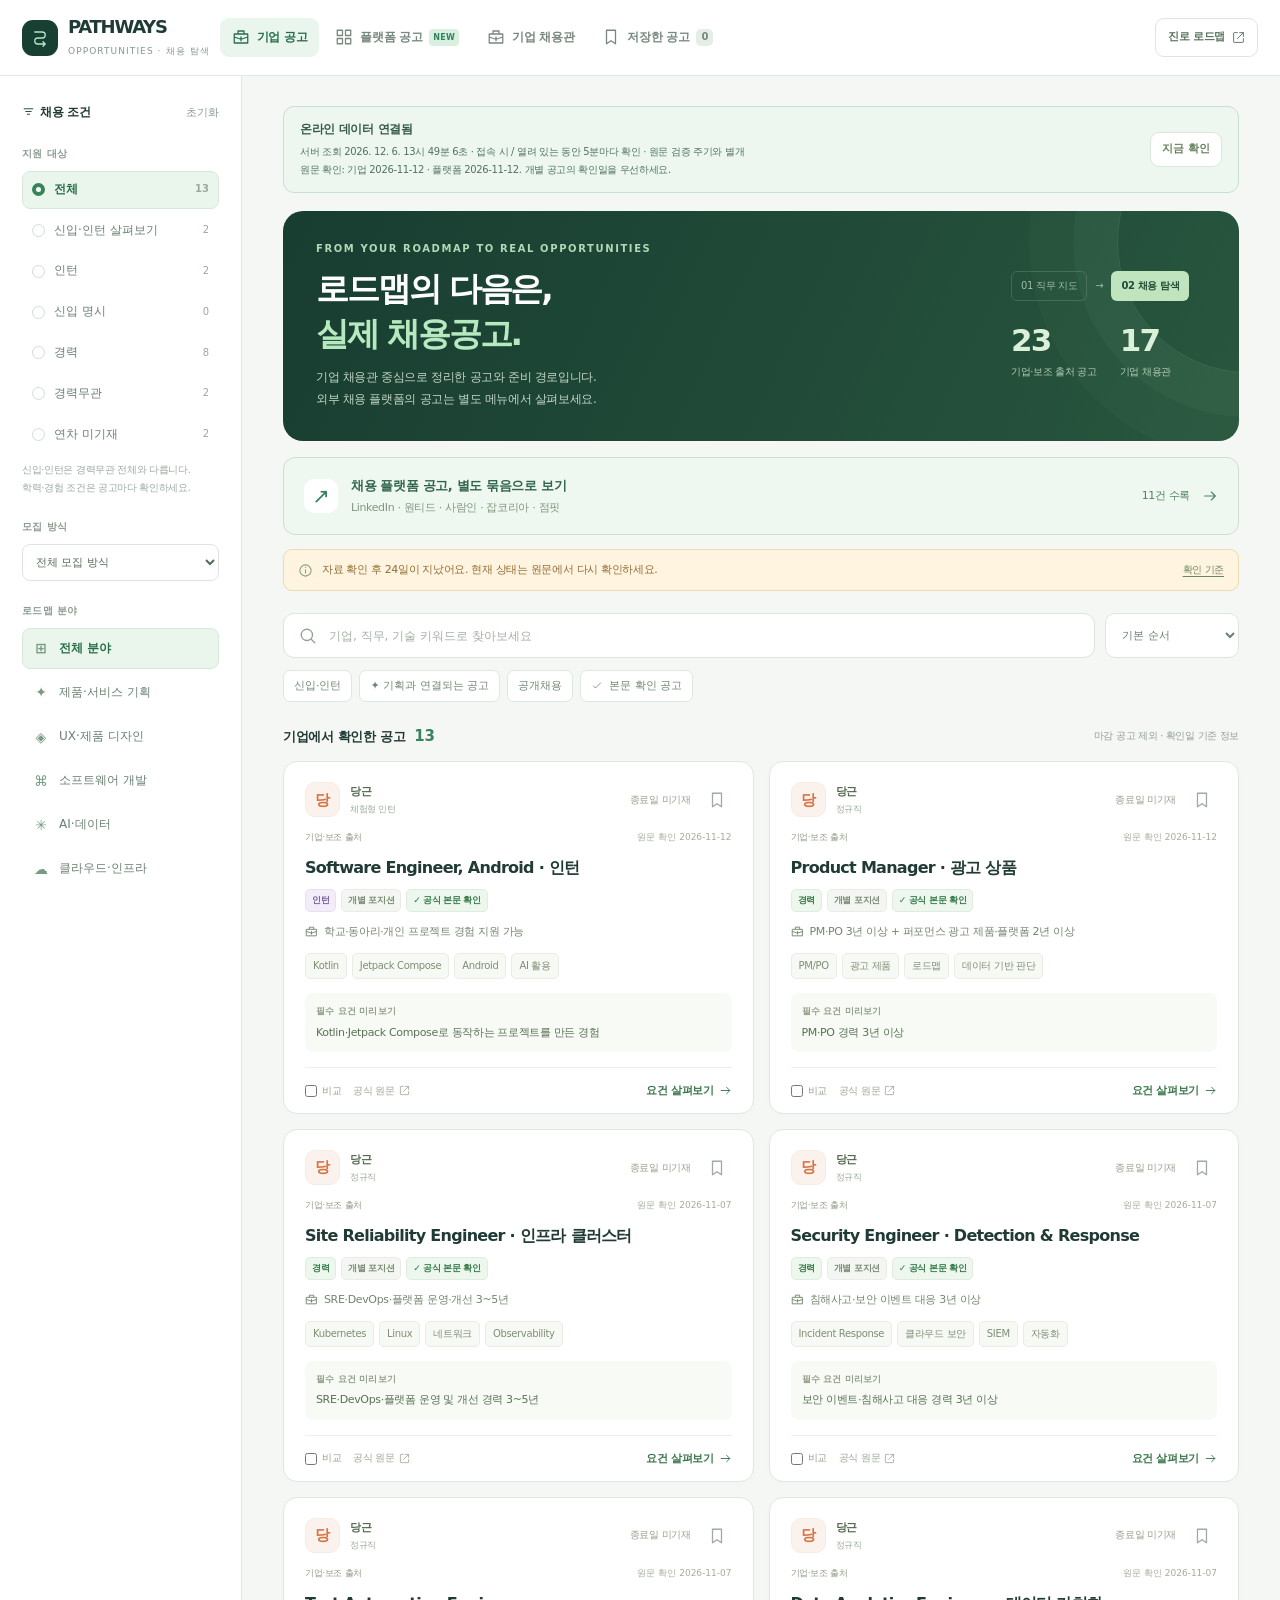
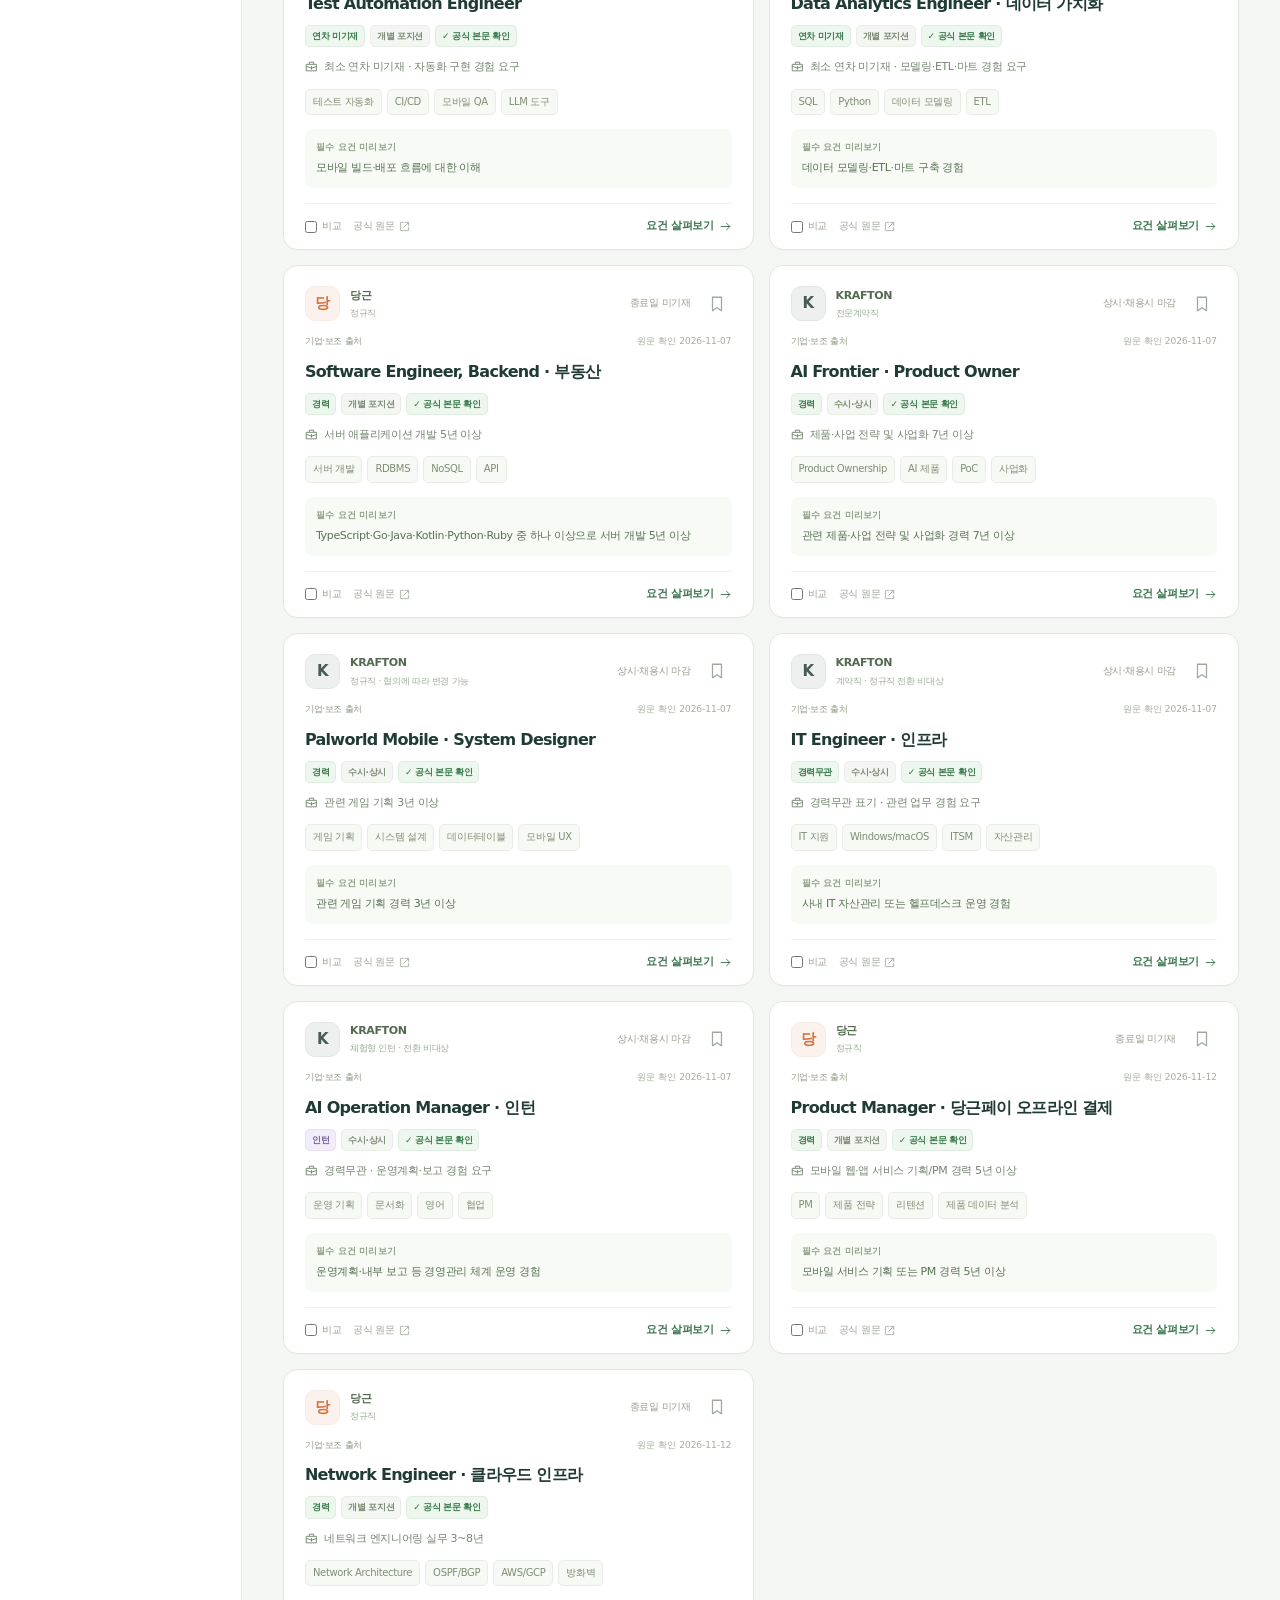
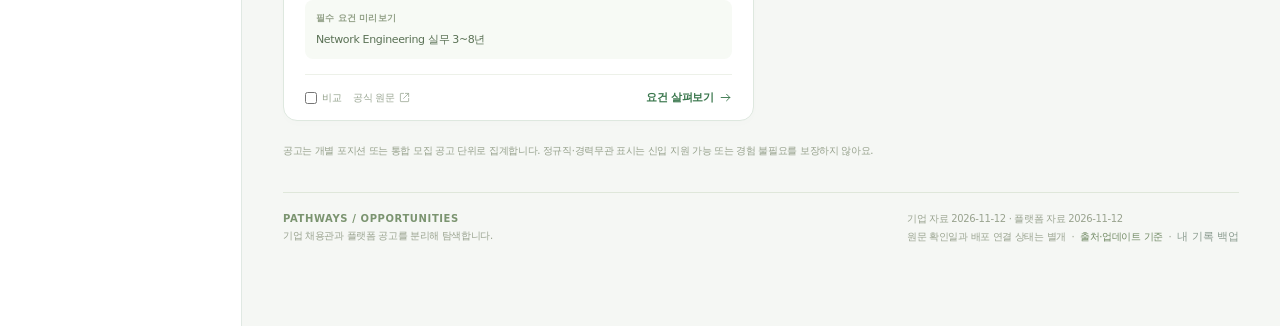
==== docs/index.html @ c8a5f07f "Initialize PATHWAYS online data site" ====
<!doctype html><html lang="ko"><head><meta charset="utf-8">
<meta name="viewport" content="width=device-width,initial-scale=1"><meta name="color-scheme" content="light">
<meta name="description" content="PATHWAYS 채용 탐색 — 기업·플랫폼 공고, 실제 직무 로드맵, 온라인 데이터 연결판">
<title>PATHWAYS — 채용 탐색</title><style>:root{--ink:#203a35;--body:#40564f;--muted:#7c8d86;--line:#e0e9e3;--bg:#f5f7f4;--paper:#fff;--green:#23735b;--mint:#e9f5ed;--dark:#173f32;--amber:#9c732f;--font:-apple-system,BlinkMacSystemFont,'Apple SD Gothic Neo','Noto Sans CJK KR','Noto Sans KR','Malgun Gothic',system-ui,sans-serif}
*{box-sizing:border-box}html{scroll-behavior:smooth}body{margin:0;background:var(--bg);color:var(--ink);font:14px/1.65 var(--font);letter-spacing:-.025em}button,input,select,textarea{font:inherit}button,a,input,select,textarea{-webkit-tap-highlight-color:transparent}button{cursor:pointer}a{color:inherit;text-decoration:none}button{color:inherit}button:disabled{opacity:.45;cursor:not-allowed}button:focus-visible,a:focus-visible,input:focus-visible,select:focus-visible,textarea:focus-visible{outline:3px solid #82b89b;outline-offset:3px}[hidden]{display:none!important}h1,h2,h3,p{margin-top:0}h1{font-size:32px;line-height:1.3;font-weight:850;letter-spacing:-.06em}h2{font-size:19px;line-height:1.45;letter-spacing:-.045em}h3{font-size:14px;line-height:1.5}svg{display:block}.icon{width:18px;height:18px;fill:none;stroke:currentColor;stroke-width:1.7;stroke-linecap:round;stroke-linejoin:round;flex-shrink:0}.sr{position:absolute;width:1px;height:1px;overflow:hidden;clip:rect(0,0,0,0)}.skip{position:fixed;top:-80px;left:16px;z-index:200;background:var(--dark);color:white;padding:10px 14px;border-radius:8px}.skip:focus{top:10px}.topbar{height:76px;background:#fff;border-bottom:1px solid var(--line);display:flex;align-items:center;gap:28px;padding:0 32px;position:sticky;top:0;z-index:50}.brand{display:flex;align-items:center;gap:10px;min-width:210px}.brandmark{background:var(--dark);width:36px;height:36px;border-radius:11px;color:#b5e8c9;display:grid;place-items:center}.brand-name{font-size:18px;letter-spacing:-.07em;font-weight:900;line-height:1.15}.brand-sub{font-size:9px;color:#84988c;letter-spacing:.12em;display:block;margin-top:4px}.mainnav{display:flex;align-items:center;gap:4px;height:100%;flex:1}.navlink{display:flex;align-items:center;gap:7px;border:0;background:none;padding:10px 13px;border-radius:9px;font-size:12px;color:#77887e;font-weight:750;white-space:nowrap}.navlink.active{background:#eaf5ed;color:#286e4c}.navlink:hover{background:#f1f6f2}.navcount{font-size:10px;border-radius:5px;background:#e4eee6;padding:0 5px}.header-right{display:flex;align-items:center;gap:15px}.snapshot{font-size:10px;color:#809386;white-space:nowrap}.snapshot i{display:inline-block;width:6px;height:6px;border-radius:50%;background:#7fac89;margin-right:6px}.roadmap-top{padding:9px 12px;border:1px solid #dce7df;border-radius:9px;font-size:11px;display:flex;align-items:center;gap:7px;white-space:nowrap;color:#59735f;font-weight:750}.roadmap-top .icon{width:13px;height:13px}.shell{display:grid;grid-template-columns:242px minmax(0,1fr);min-height:calc(100vh - 76px)}.sidebar{background:#fff;border-right:1px solid var(--line);padding:27px 18px}.sidebar-inner{position:sticky;top:100px;max-height:calc(100vh - 120px);overflow:auto;scrollbar-width:thin;padding:0 4px 8px}.filter-head{display:flex;align-items:center;justify-content:space-between;margin:0 0 23px}.filter-head strong{font-size:12px;font-weight:800}.text-btn{border:0;padding:0;background:none;font-size:11px;color:#8b9c90}.text-btn:hover{color:var(--green)}.filter-group{margin:0 0 22px}.filter-group h3{font-size:10px;color:#8c9c90;letter-spacing:.04em;font-weight:800;margin:0 0 10px}.filter-option{width:100%;border:1px solid transparent;background:none;text-align:left;display:flex;align-items:center;gap:9px;border-radius:8px;padding:8px 9px;margin:3px 0;font-size:12px;color:#698070}.filter-option:hover{background:#f4f8f4}.filter-option.active{background:#eaf5ec;border-color:#d7e9db;color:#286e49;font-weight:800}.radio-dot{width:13px;height:13px;flex-shrink:0;border:1px solid #cfddd1;border-radius:50%;background:white}.active .radio-dot{border:4px solid #38845a}.filter-option .count{font-size:10px;margin-left:auto;color:#9aa99d}.filter-option .field-symbol{width:18px;text-align:center;font-size:14px;color:#779b83}.sidebar select,.control-select{width:100%;background:white;border:1px solid #dce6de;border-radius:8px;padding:10px 9px;font-size:11px;color:#536d59;outline:none}.check-toggle{display:flex;align-items:flex-start;gap:8px;font-size:11px;color:#708676;cursor:pointer;margin:11px 0}.check-toggle input{accent-color:var(--green);margin:3px 0 0}.side-caption{font-size:10px;color:#9aa99e;line-height:1.8;margin:8px 0}.side-note{margin-top:22px;padding:13px;background:#f6f8f2;border:1px solid #e8ecdf;border-radius:10px;font-size:10px;color:#899581;line-height:1.85}.side-note b{display:block;font-size:11px;color:#74856a;margin-bottom:4px}.side-tools{display:flex;gap:11px;margin-top:17px}.workspace{min-width:0;padding:30px clamp(22px,3.2vw,54px) 80px;max-width:1550px;width:100%;margin:auto}.eyebrow{font-size:10px;font-weight:850;letter-spacing:.16em;color:#588b6a}.hero{background:linear-gradient(115deg,#183d31,#28563e);color:#fff;border-radius:20px;padding:30px 33px;display:flex;align-items:center;justify-content:space-between;gap:24px;position:relative;overflow:hidden;min-height:212px}.hero:after{content:'';position:absolute;width:260px;height:260px;right:-140px;top:-100px;border:1px solid #acdeac25;border-radius:50%;box-shadow:0 0 0 44px #acdeac0a,0 0 0 88px #acdeac07;pointer-events:none}.hero .eyebrow{color:#b2d7b5}.hero h1{font-size:33px;margin:10px 0 11px;line-height:1.35;letter-spacing:-.065em}.hero h1 span{color:#b6e9bf}.hero p{font-size:12px;color:#c5d8c7;line-height:1.8;max-width:550px;margin:0}.hero-right{flex-shrink:0;z-index:1;min-width:195px}.journey{display:flex;align-items:center;gap:8px;font-size:10px;color:#9dbda4;margin-bottom:21px}.journey .pill{padding:6px 9px;border:1px solid #ffffff25;border-radius:6px;white-space:nowrap}.journey .current{background:#c0e5be;color:#214c35;border-color:transparent;font-weight:800}.hero-metrics{display:flex;gap:23px}.hero-metrics strong{font-size:31px;font-weight:850;line-height:1.2;display:block;letter-spacing:-.06em;color:#dbf0d9}.hero-metrics small{display:block;font-size:10px;margin-top:5px;color:#b5cdb8}.transparency{display:flex;align-items:center;gap:9px;font-size:11px;color:#7b8d77;background:#edf2e8;border:1px solid #e2e9db;border-radius:9px;padding:11px 14px;margin:14px 0 22px}.transparency .icon{width:15px;height:15px;color:#869f77}.transparency a{margin-left:auto;white-space:nowrap;color:#6c8860;font-size:10px;text-decoration:underline;text-underline-offset:3px}.transparency.stale{background:#fff4df;border-color:#ecdab1;color:#936c36}.toolbar{display:flex;align-items:center;gap:10px;margin-bottom:12px}.searchbox{display:flex;align-items:center;gap:10px;border:1px solid #dae5dc;background:#fff;border-radius:11px;padding:0 15px;flex:1;min-width:100px;height:45px;color:#8fa18f}.searchbox:focus-within{border-color:#8abd96;box-shadow:0 0 0 3px #71b68812}.searchbox input{border:0;background:none;outline:none;width:100%;font-size:12px;color:var(--ink);height:100%}.searchbox input::placeholder{color:#a4b0a3}.searchbox input:focus-visible{outline:none}.sort{width:auto;min-width:134px;height:45px;background:white;border:1px solid #dce6de;border-radius:10px;padding:0 12px;color:#6b806d;font-size:11px}.chips{display:flex;flex-wrap:wrap;gap:7px;margin:0 0 21px}.chip{border:1px solid #dde8df;border-radius:7px;background:#fff;color:#728773;font-size:11px;padding:6px 10px;display:inline-flex;align-items:center;gap:6px}.chip:hover{background:#ecf6ed;border-color:#c2ddc8}.chip.active{background:#e8f4e9;color:#297241;border-color:#b3d9bb}.chip .icon{width:12px;height:12px}.results-header{display:flex;align-items:center;justify-content:space-between;gap:10px;margin:0 0 13px;min-height:25px}.results-header strong{font-size:13px}.results-header strong span{color:#39835b;margin-left:5px;font-size:15px}.results-header small{font-size:10px;color:#8f9f91}.cards{display:grid;grid-template-columns:repeat(2,minmax(0,1fr));gap:15px}.job-card{background:#fff;border:1px solid #dee8df;border-radius:14px;padding:20px 21px 0;box-shadow:0 3px 9px #25452e03;display:flex;flex-direction:column;transition:border-color .15s,box-shadow .15s}.job-card:hover{border-color:#b9d4bd;box-shadow:0 9px 24px #25452e09}.job-card.partial{border-style:dashed}.job-card.archived{opacity:.73}.card-top{display:flex;align-items:center;gap:10px;margin-bottom:14px}.company-mark{background:color-mix(in srgb,var(--company) 9%,white);color:var(--company);border:1px solid color-mix(in srgb,var(--company) 15%,white);width:35px;height:35px;border-radius:10px;display:grid;place-items:center;font-size:15px;font-weight:900;letter-spacing:-.05em;flex-shrink:0}.company-meta{flex:1;min-width:0}.company-meta strong{font-size:11px;display:block;font-weight:800;color:#536950}.company-meta small{font-size:9px;color:#9bac99;display:block;margin-top:1px}.icon-btn{width:31px;height:31px;display:grid;place-items:center;border:1px solid transparent;background:none;border-radius:8px;color:#9cab9d;flex-shrink:0}.icon-btn:hover{border-color:#d9e6da;background:#f2f7f2;color:#397b4d}.icon-btn.on{color:#327a4c;background:#eaf5ec;border-color:#c6dfcc}.icon-btn.on svg{fill:#d5edda}.card-title{font-size:16px;line-height:1.5;font-weight:830;letter-spacing:-.045em;margin:0 0 9px}.card-title a:hover{color:#21804c}.card-badges{display:flex;flex-wrap:wrap;gap:5px;margin-bottom:11px}.badge{display:inline-flex;align-items:center;gap:4px;font-size:9px;line-height:1.6;font-weight:700;border-radius:5px;padding:3px 6px;background:#f3f6f2;color:#7c8c75;border:1px solid #e9eee5}.badge.green{color:#397b4d;background:#edf7ee;border-color:#deeddf}.badge.purple{color:#7a659e;background:#f2edf9;border-color:#e9dff3}.badge.amber{color:#a07936;background:#fcf6e8;border-color:#f0e5cc}.badge.gray{color:#89948c;background:#f1f3f1}.deadline{font-size:10px;color:#969e88;margin-left:auto;white-space:nowrap}.deadline.urgent{color:#a17a35}.deadline b{font-weight:850}.card-career{font-size:11px;color:#72866e;margin:0 0 12px;display:flex;gap:6px;align-items:start}.card-career .icon{width:13px;height:13px;margin-top:2px}.card-skills{display:flex;gap:5px;flex-wrap:wrap;margin-bottom:14px}.skill{font-size:10px;padding:4px 7px;background:#f7f9f5;border:1px solid #e9eee4;border-radius:5px;color:#7e8e73}.requirements-preview{font-size:11px;line-height:1.8;color:#5a7155;background:#f7faf5;border-radius:8px;padding:10px 11px;margin:0 0 15px;flex:1}.requirements-preview b{font-size:9px;color:#92a087;display:block;margin-bottom:3px;letter-spacing:.02em}.requirements-preview.partial-text{background:#fcf9f1;color:#9a895e}.card-foot{display:flex;align-items:center;gap:12px;padding:12px 0;border-top:1px solid #edf1e9;margin-top:auto;min-height:46px}.mini-check{display:flex;align-items:center;gap:5px;font-size:10px;color:#92a08a;cursor:pointer;white-space:nowrap}.mini-check input{margin:0;accent-color:#4b8754;width:12px;height:12px}.card-link{font-size:10px;color:#9aa693;display:flex;align-items:center;gap:4px}.card-link .icon{width:11px;height:11px}.card-more{margin-left:auto;font-size:11px;display:flex;align-items:center;gap:5px;font-weight:800;color:#39764c;white-space:nowrap}.card-more .icon{width:13px;height:13px}.empty{padding:45px 25px;text-align:center;background:#fff;border:1px dashed #ccddcd;border-radius:14px;grid-column:1/-1;color:#71846d}.empty .empty-icon{width:49px;height:49px;border-radius:15px;background:#edf5eb;color:#7da778;margin:0 auto 15px;display:grid;place-items:center}.empty h2{font-size:17px;margin-bottom:8px}.empty p{font-size:12px;max-width:420px;margin:0 auto 20px;line-height:1.9}.btn{display:inline-flex;align-items:center;justify-content:center;gap:7px;border:1px solid transparent;border-radius:9px;background:var(--green);color:white;padding:11px 15px;font-size:12px;font-weight:750;line-height:1.5;cursor:pointer}.btn:hover{background:#1d5e4b}.btn .icon{width:15px;height:15px}.btn.secondary{border-color:#d5e6d5;color:#467546;background:#eef6ea}.btn.secondary:hover{background:#e1efdd}.btn.outline{border-color:#dce7da;background:#fff;color:#6a8060}.btn.outline:hover{background:#f2f7ef}.btn.small{font-size:11px;padding:8px 11px}.btn.full{width:100%}.footnote{font-size:10px;color:#96a18c;line-height:1.9;margin-top:20px}.footer{margin-top:32px;padding-top:18px;border-top:1px solid #dfe7da;display:flex;justify-content:space-between;gap:15px;font-size:10px;color:#99a38f;flex-wrap:wrap}.footer a{color:#708963}.footer strong{font-size:10px;letter-spacing:.06em;color:#7b9470}.mobile-filter-toggle{display:none}.compare-dock{position:fixed;bottom:22px;left:calc(50% + 110px);transform:translateX(-50%);z-index:60;background:#173f2e;color:#e8f4e4;border:1px solid #28553a;box-shadow:0 12px 32px #213e2b36;border-radius:13px;padding:12px 15px;display:flex;align-items:center;gap:20px;min-width:350px;max-width:calc(100vw - 36px);font-size:12px}.compare-dock .btn{background:#d5eac8;color:#315c32;padding:9px 14px}.compare-dock .text-btn{color:#a9c39d}.toast{position:fixed;bottom:24px;left:50%;transform:translate(-50%,20px);background:#193e2b;color:white;border-radius:10px;padding:11px 18px;font-size:12px;max-width:calc(100vw - 32px);z-index:100;opacity:0;pointer-events:none;transition:opacity .2s,transform .2s;box-shadow:0 8px 25px #26462a2e}.toast.show{opacity:1;transform:translate(-50%,0)}.breadcrumbs{font-size:11px;color:#8da084;display:flex;gap:8px;align-items:center;margin-bottom:18px;flex-wrap:wrap}.breadcrumbs a{color:#6e8e63}.breadcrumbs .icon{width:12px;height:12px}.detail-hero{background:#fff;border:1px solid #dce8da;border-radius:17px;padding:27px 30px;margin-bottom:18px}.detail-company{display:flex;align-items:center;gap:10px;margin-bottom:16px;color:#6f875f;font-size:12px;font-weight:750}.detail-company .company-mark{width:40px;height:40px;font-size:18px}.detail-hero h1{font-size:29px;margin:0 0 15px;max-width:800px}.detail-hero .card-badges{margin-bottom:0}.detail-hero-actions{display:flex;gap:8px;flex-wrap:wrap;margin-top:19px}.detail-layout{display:grid;grid-template-columns:minmax(0,1fr) 285px;gap:18px;align-items:start}.detail-main{min-width:0;display:flex;flex-direction:column;gap:16px}.panel{background:white;border:1px solid #dfe8da;border-radius:13px;padding:23px}.panel h2{font-size:17px;margin:0 0 15px}.panel .section-no{font-size:10px;letter-spacing:.11em;color:#8ea47f;margin-bottom:5px;font-weight:800}.description{font-size:12px;color:#778a6c;line-height:1.9;margin-bottom:15px}.evidence-notice{font-size:12px;line-height:1.9;color:#7d8f6d;background:#f4f8ee;border:1px solid #e4edd9;padding:15px 18px;border-radius:11px;margin-bottom:18px}.evidence-notice.warn{color:#997b45;border-color:#eddfbf;background:#fcf7eb}.detail-work{margin:0;padding:0;list-style:none;counter-reset:work}.detail-work li{display:flex;gap:11px;padding:12px 0;border-bottom:1px solid #edf1e7;font-size:13px;color:#59724e;line-height:1.85}.detail-work li:first-child{padding-top:0}.detail-work li:last-child{border:0;padding-bottom:0}.detail-work li:before{counter-increment:work;content:counter(work,decimal-leading-zero);color:#96aa83;font-size:10px;font-weight:800;margin-top:3px;flex-shrink:0}.requirements-list{display:flex;flex-direction:column;gap:8px}.requirement{display:flex;align-items:flex-start;gap:11px;background:#f9fbf6;border:1px solid #eaf0e1;padding:12px;border-radius:9px;font-size:12px;color:#566e49;line-height:1.85;cursor:pointer}.requirement input{accent-color:#548e4c;flex-shrink:0;width:16px;height:16px;margin:3px 0 0}.requirement:has(input:checked){background:#eef7e7;border-color:#d5e8c9}.check-progress{display:flex;gap:10px;align-items:center;font-size:10px;color:#8fa57b;margin-bottom:12px}.check-progress progress{height:5px;flex:1;accent-color:#81b66a;max-width:140px}.simple-list{margin:0;padding-left:18px;color:#647e52;font-size:12px;line-height:1.95}.simple-list li{padding:3px 0}.detail-rail{position:sticky;top:96px;display:flex;flex-direction:column;gap:14px}.rail{padding:20px}.rail h3{font-size:12px;color:#5e7b4b;margin-bottom:15px}.fact{padding:10px 0;border-bottom:1px solid #edf1e5;font-size:12px;color:#5a724b}.fact:last-child{border:0}.fact small{display:block;font-size:10px;color:#92a17f;margin-bottom:3px}.fact b{font-weight:650}.rail-buttons{display:flex;flex-direction:column;gap:8px;margin-top:15px}.rail-note{font-size:10px;color:#95a487;line-height:1.85;margin:11px 0 0}.source{display:flex;gap:8px;padding:11px 0;border-bottom:1px solid #edf1e5;align-items:center;color:#668550;font-size:11px}.source:last-child{border:0}.source .icon{margin-left:auto;width:12px;height:12px}.source small{font-size:9px;color:#9eac90;display:block;margin-top:3px;word-break:break-all}.route-box{background:#f3f8ed;border:1px solid #e0ecd5;border-radius:10px;padding:16px;margin:13px 0}.route-box b{font-size:12px;color:#527a3c}.route-box p{font-size:12px;color:#7d9468;line-height:1.85;margin:6px 0 12px}.role-links{display:flex;flex-wrap:wrap;gap:7px}.role-link{border:1px solid #d8e8ca;background:#f9fcf5;color:#628545;border-radius:7px;padding:7px 10px;font-size:11px;display:inline-flex;gap:6px;align-items:center}.role-link .icon{width:11px;height:11px}.pipeline{display:flex;gap:7px;flex-wrap:wrap;align-items:center}.pipeline span{font-size:11px;background:#f6f9f1;border:1px solid #e6eddb;border-radius:6px;padding:7px 10px;color:#7a9063}.pipeline .icon{width:12px;height:12px;color:#a6b696}.note-input{width:100%;min-height:113px;border:1px solid #dce6d1;border-radius:9px;background:#fff;padding:12px;resize:vertical;line-height:1.8;font-size:12px;color:#536a41;outline:none}.note-input:focus{border-color:#a2c18a}.stage-select{width:100%;border:1px solid #dce6d1;border-radius:8px;padding:10px;color:#637e4b;background:white;font-size:12px}.page-title{margin-bottom:24px}.page-title h1{margin:7px 0 10px}.page-title p{font-size:13px;color:#809272;line-height:1.85;max-width:750px}.companies-grid{display:grid;grid-template-columns:repeat(3,minmax(0,1fr));gap:14px}.company-card{border:1px solid #dce7d4;border-radius:13px;background:white;padding:21px;display:flex;flex-direction:column}.company-card .company-mark{width:41px;height:41px;font-size:18px;margin-bottom:14px}.company-card h2{font-size:16px;margin-bottom:5px}.company-card p{font-size:11px;color:#889b77;line-height:1.85;margin-bottom:16px;flex:1}.company-card .skill{font-size:9px}.company-card .btn{margin-top:16px}.company-card small{color:#a3af96;font-size:10px;margin-top:9px}.company-tools{display:flex;gap:8px;flex-wrap:wrap;margin-bottom:23px}.compare-table-wrap{overflow:auto;border:1px solid #dce7d1;border-radius:14px;background:white}.compare-table{width:100%;border-collapse:collapse;table-layout:fixed;min-width:700px}.compare-table th,.compare-table td{padding:19px;border-right:1px solid #e9efdf;border-bottom:1px solid #e9efdf;vertical-align:top;text-align:left;line-height:1.9;font-size:12px;color:#6a8055}.compare-table tr>:last-child{border-right:0}.compare-table tr:last-child>*{border-bottom:0}.compare-table th:first-child{width:125px;background:#f8faf4;font-size:11px;color:#8c9e76;font-weight:700}.compare-table thead th{background:#f5f9ef}.compare-table h2{font-size:15px;margin:9px 0 12px;color:#456b35}.compare-table ul{padding-left:14px;margin:0;font-size:11px}.compare-table small{font-size:10px;color:#93a77b}.compare-table .remove{margin-top:12px;display:block}.saved-header{background:#eaf3e1;border:1px solid #d8e5cb;border-radius:13px;padding:19px 23px;display:flex;align-items:center;gap:22px;margin-bottom:22px;color:#739653;font-size:12px}.saved-header strong{font-size:25px;margin-right:6px;color:#4c7a30}.method-grid{display:grid;grid-template-columns:1fr 1fr;gap:17px}.method-grid .panel{height:100%}.method-grid p{font-size:12px;color:#7e906a;line-height:1.95}.settings-actions{display:flex;gap:8px;flex-wrap:wrap;margin-top:17px}.full-span{grid-column:1/-1}.instructions{font-size:12px;color:#78915f;line-height:1.95}.instructions code{font-size:11px;background:#eef4e6;border-radius:4px;padding:2px 5px;overflow-wrap:anywhere}.storage-warning{padding:10px 15px;border:1px solid #e5c4a8;background:#fff1df;border-radius:9px;font-size:11px;color:#986633;margin-bottom:14px}h1[tabindex='-1']:focus{outline:none}
@media(min-width:1700px){.cards{grid-template-columns:repeat(3,minmax(0,1fr))}.hero{min-height:220px}}
@media(max-width:1250px){.topbar{padding:0 23px;gap:12px}.brand{min-width:190px}.snapshot{display:none}.shell{grid-template-columns:218px minmax(0,1fr)}.sidebar{padding:25px 13px}.workspace{padding:27px 25px 80px}.hero{padding:26px}.hero h1{font-size:29px}.hero-right{min-width:170px}.journey{font-size:9px}.journey .pill{padding:6px}.detail-layout{grid-template-columns:minmax(0,1fr) 255px}.detail-hero h1{font-size:25px}.job-card{padding:18px 18px 0}.card-title{font-size:15px}.companies-grid{grid-template-columns:repeat(2,minmax(0,1fr))}.navlink{padding:9px 10px}.navlink .icon{display:none}}
@media(max-width:1020px){.hero-right{display:none}.detail-layout{grid-template-columns:1fr}.detail-rail{position:static;display:grid;grid-template-columns:1fr 1fr}.card-top{gap:7px}.company-meta small{font-size:8px}.card-foot{gap:9px}.header-right .roadmap-top{font-size:10px;padding:8px}.brand{min-width:175px}.cards{gap:12px}.workspace{padding:24px 21px 80px}.transparency{align-items:flex-start}.transparency a{display:none}.method-grid{grid-template-columns:1fr}.full-span{grid-column:auto}.compare-dock{left:calc(50% + 100px)}}
@media(max-width:820px){.shell{grid-template-columns:190px minmax(0,1fr)}.sidebar{padding:24px 10px}.cards{grid-template-columns:1fr}.hero h1{font-size:29px}.hero{padding:26px}.header-right{display:none}.topbar{padding:0 19px}.mainnav{justify-content:flex-end}.detail-rail{grid-template-columns:1fr}.company-card{padding:17px}.companies-grid{gap:11px}.saved-header{gap:13px;flex-wrap:wrap}.hero p{font-size:12px}.sort{min-width:110px;font-size:10px}.compare-dock{left:calc(50% + 80px)}}
@media(max-width:640px){.topbar{height:auto;min-height:70px;display:flex;flex-wrap:wrap;gap:7px;padding:13px 15px 10px}.brand{min-width:0;flex:1}.brandmark{width:31px;height:31px}.brand-name{font-size:16px}.brand-sub{font-size:8px}.header-right{display:flex}.header-right .roadmap-top{font-size:10px}.mainnav{order:3;width:100%;height:auto;justify-content:flex-start;gap:4px;margin-top:4px}.navlink{flex:1;justify-content:center;font-size:11px;padding:8px 6px}.shell{display:block}.sidebar{display:none}.sidebar.mobile-open{display:block;border-right:0;border-bottom:1px solid #dce7d4}.sidebar-inner{position:static;max-height:none;display:grid;grid-template-columns:1fr 1fr;gap:10px 18px}.filter-head{grid-column:1/-1;margin:0 0 5px}.filter-group{margin-bottom:10px}.filter-group.fields{grid-column:1/-1}.filter-fields{display:grid;grid-template-columns:1fr 1fr}.side-note,.side-tools{display:none}.workspace{padding:19px 15px 90px}.hero{padding:25px 23px;min-height:215px;border-radius:16px}.hero h1{font-size:30px;margin:10px 0 13px}.hero p{font-size:12px;max-width:320px}.transparency{font-size:10px;padding:10px 12px;margin-bottom:18px}.transparency .icon{width:13px;height:13px;margin-top:2px}.toolbar{gap:7px;flex-wrap:wrap}.searchbox{height:43px}.sort{height:37px;order:4;flex:1}.mobile-filter-toggle{display:inline-flex;height:37px;order:3;border:1px solid #dce6d2;background:#fff;padding:7px 12px;border-radius:8px;align-items:center;gap:7px;font-size:11px;color:#708660}.mobile-filter-toggle .icon{width:14px;height:14px}.toolbar .searchbox{flex-basis:100%}.chips{gap:5px;margin-bottom:18px}.chip{font-size:10px;padding:5px 8px}.results-header small{font-size:9px}.job-card{padding:19px 19px 0;border-radius:13px}.card-title{font-size:17px}.company-meta strong{font-size:12px}.company-meta small{font-size:9px}.requirements-preview{font-size:12px}.card-career{font-size:12px}.card-badges .badge{font-size:10px}.detail-hero{padding:23px 21px}.detail-hero h1{font-size:25px}.detail-hero-actions .btn{padding:10px 12px;font-size:11px}.panel{padding:21px}.detail-hero-actions .btn:first-child{width:100%}.detail-company{font-size:12px}.evidence-notice{font-size:11px;padding:13px 16px}.breadcrumbs{font-size:10px;margin-bottom:14px}.requirement{font-size:12px}.detail-work li{font-size:12px}.detail-layout{gap:14px}.rail{padding:21px}.page-title h1{font-size:27px}.page-title p{font-size:12px}.companies-grid{grid-template-columns:1fr 1fr;gap:9px}.company-card h2{font-size:14px}.company-card p{font-size:10px}.company-card{padding:16px 14px}.company-card .btn{font-size:10px;padding:9px 7px}.company-card .card-skills{display:none}.company-card .company-mark{width:36px;height:36px;font-size:15px}.compare-dock{left:50%;bottom:13px;gap:12px;min-width:0;width:calc(100% - 30px);padding:11px 13px}.compare-dock>span{flex:1;font-size:11px}.compare-dock .btn{padding:8px 11px;font-size:11px}.saved-header{padding:16px;font-size:11px}.saved-header strong{font-size:23px}.footer{display:block;line-height:2.1}.footer span{display:block}.method-grid{gap:13px}.company-tools{gap:6px}.company-tools .chip{font-size:10px}.check-progress{font-size:9px}.check-progress progress{max-width:75px}.toast{font-size:11px;width:max-content}.compare-table{min-width:760px}.compare-table th,.compare-table td{padding:14px}}
@media(prefers-reduced-motion:reduce){*{scroll-behavior:auto!important;transition:none!important}}
@media print{.topbar,.sidebar,.compare-dock,.toast,.footer,.detail-hero-actions,.rail-buttons,.mobile-filter-toggle,.toolbar,.chips{display:none!important}.shell{display:block}.workspace{max-width:none;padding:0}.detail-layout{display:block}.detail-rail{position:static}.panel,.detail-hero{break-inside:avoid;box-shadow:none}.cards{grid-template-columns:1fr 1fr}.job-card{break-inside:avoid}body{background:white}.hero{background:white;color:#193e2b;border:1px solid #ccc}.hero p,.hero h1 span,.hero .eyebrow{color:#193e2b}.hero-right{display:none}}

.filter-apply{display:none}@media(max-width:640px){.filter-apply{display:flex;grid-column:1/-1;width:100%;margin-bottom:10px}.mobile-filter-toggle{scroll-margin-top:130px}.toolbar{scroll-margin-top:130px}}
/* Keep the mobile brand and utility link on row one; navigation occupies row two. */
@media(max-width:640px){.topbar .brand{flex:1 1 165px;min-width:150px}.topbar .header-right{flex:0 0 auto}.topbar .mainnav{flex:0 0 100%;width:100%;min-width:0;order:3}.brand-name{white-space:nowrap}.brand-sub{white-space:nowrap}}

/* 2026-11-08 · Separate platform collection, preserving existing source views. */
.topbar{gap:18px}.brand{min-width:180px}.navlink{padding:10px 12px}.nav-new{font-size:8px;font-weight:850;letter-spacing:.04em;color:#338260;background:#d9efdf;padding:2px 4px;border-radius:4px}.snapshot{font-size:9px}.platform-callout{margin:16px 0 0;padding:17px 20px;border:1px solid #cddfd3;border-radius:12px;background:#eef7f0;display:flex;align-items:center;gap:13px;transition:background .15s}.platform-callout:hover{background:#e4f2e8}.callout-symbol{display:grid;place-items:center;flex-shrink:0;width:34px;height:34px;border-radius:10px;background:#fff;color:#37815b;font-size:21px}.platform-callout strong{display:block;font-size:13px;color:#33654d}.platform-callout small{display:block;font-size:11px;color:#81967f;margin-top:3px}.callout-end{display:flex;align-items:center;gap:12px;margin-left:auto;color:#4e845c;white-space:nowrap;font-size:11px}.callout-end .icon{width:16px;height:16px}.platform-hero{background:linear-gradient(118deg,#1c3c36,#315c4b)}.source-section-heading{display:flex;align-items:end;justify-content:space-between;gap:15px;margin:27px 0 14px}.source-section-heading .eyebrow{font-size:9px}.source-section-heading h2{margin:3px 0 0;font-size:20px}.source-section-heading>span{font-size:10px;color:#94a18d}.platform-tabs{display:flex;align-items:center;gap:7px;flex-wrap:wrap;margin-bottom:21px}.platform-tab{display:flex;align-items:center;gap:7px;border:1px solid #dbe5dd;background:#fff;border-radius:9px;padding:10px 12px;font-size:12px;color:#677e6e;min-height:44px;white-space:nowrap}.platform-tab b{font-size:10px;background:#f0f4ef;color:#8d9e89;padding:1px 5px;border-radius:5px;margin-left:3px}.platform-tab:hover{border-color:#a0c5ad;background:#f8fcf8}.platform-tab.active{border-color:#6fa989;background:#e8f4ec;color:#245f41;font-weight:800}.source-dot{display:inline-grid;place-items:center;width:23px;height:23px;background:color-mix(in srgb,var(--platform) 9%,white);color:var(--platform);border:1px solid color-mix(in srgb,var(--platform) 18%,white);border-radius:6px;font-weight:850;font-size:11px;flex-shrink:0}.card-source{display:flex;align-items:center;justify-content:space-between;gap:9px;margin:-1px 0 11px}.card-source>small{font-size:9px;color:#a2ad9a;letter-spacing:0}.platform-badge{display:inline-flex;align-items:center;gap:5px;font-size:10px;font-weight:750;white-space:nowrap;color:var(--platform)}.platform-badge>span{display:grid;place-items:center;min-width:19px;height:18px;padding:0 3px;border-radius:4px;background:color-mix(in srgb,var(--platform) 9%,white);font-size:9px}.source-origin{font-size:9px;color:#8f9c85}.detail-company{flex-wrap:wrap}.detail-company>.platform-badge{margin-left:4px}.platform-scope-note{display:flex;align-items:flex-start;gap:7px;font-size:10px;color:#8c997e;line-height:1.8;margin:-3px 0 19px}.platform-scope-note .icon{width:13px;height:13px;margin-top:3px}.platform-directory{padding:25px;margin-top:28px;background:#fff;border:1px solid #dde6d7;border-radius:14px}.directory-heading{display:flex;justify-content:space-between;gap:14px;align-items:center}.directory-heading h2{font-size:18px;margin:4px 0 7px}.directory-heading p{font-size:11px;color:#94a087;margin-bottom:17px}.directory-out{font-size:10px;color:#8fa080;display:flex;gap:5px;align-items:center;white-space:nowrap}.directory-out .icon{width:12px;height:12px}.platform-links{display:grid;grid-template-columns:repeat(5,minmax(0,1fr));gap:9px}.platform-directory-link{display:flex;align-items:center;gap:8px;padding:12px 10px;border:1px solid #e2e9dc;border-radius:9px;background:#fafcf8;min-width:0}.platform-directory-link:hover{background:#edf5e9;border-color:#becfaf}.platform-directory-link strong{font-size:11px;color:#58714a;display:block}.platform-directory-link small{font-size:9px;color:#9aaa8b;display:block}.platform-directory-link>.icon{margin-left:auto;width:11px;height:11px;flex-shrink:0;color:#8ea17d}.platform-guide{border-color:#c9ddcc;background:#f8fbf6}.platform-callout+.toolbar{margin-top:22px}
@media(max-width:1400px){.header-right .snapshot{display:none}.platform-links{grid-template-columns:repeat(3,minmax(0,1fr))}.topbar{gap:10px;padding-inline:22px}}
@media(max-width:1050px){.topbar{flex-wrap:wrap;height:auto;padding:13px 20px 10px;gap:7px}.brand{flex:1;min-width:160px}.mainnav{flex:0 0 100%;order:3;height:auto;justify-content:flex-start}.header-right{display:flex}.header-right .snapshot{display:none}.shell{min-height:calc(100vh - 105px)}.sidebar-inner,.detail-rail{top:126px}.detail-rail{max-height:none}.source-section-heading>span{display:none}.platform-tabs{gap:6px}.platform-tab{font-size:11px;padding:8px 10px}.platform-links{grid-template-columns:repeat(2,minmax(0,1fr))}}
@media(max-width:640px){.topbar{padding:12px 15px 9px}.mainnav{gap:3px;overflow-x:auto;scrollbar-width:none}.navlink{padding:8px 7px;font-size:10px;min-width:0;flex:0 0 auto}.navlink:last-child{margin-left:auto}.nav-new{font-size:7px;padding:1px 3px}.navcount{font-size:8px}.platform-hero{min-height:214px}.platform-hero h1{font-size:29px}.platform-callout{padding:14px 13px;gap:10px}.platform-callout strong{font-size:12px}.platform-callout small{font-size:9px}.callout-symbol{width:29px;height:29px}.callout-end{font-size:0;gap:0}.callout-end .icon{width:17px}.source-section-heading{margin-top:22px}.source-section-heading h2{font-size:19px}.platform-tabs{display:grid;grid-template-columns:repeat(3,minmax(0,1fr));gap:6px;margin-bottom:18px}.platform-tab{justify-content:center;padding:8px 5px;gap:5px;font-size:10px;min-height:40px}.platform-tab .source-dot{width:19px;height:19px;font-size:9px}.platform-tab b{margin-left:0;font-size:9px;padding-inline:4px}.card-source{margin-top:0}.card-source>small{font-size:9px}.platform-directory{padding:19px 17px}.directory-out{display:none}.platform-directory-link{padding:12px 9px}.platform-directory .eyebrow{font-size:9px}.platform-guide p{font-size:12px}.detail-company{gap:8px}.detail-company .deadline{font-size:9px}}
@media(max-width:360px){.navlink{font-size:9px;padding-inline:6px}.nav-new{display:none}.platform-tab .source-dot{display:none}.platform-tabs{grid-template-columns:repeat(3,minmax(0,1fr))}.platform-directory-link .source-dot{display:none}}

.live-status{display:flex;align-items:center;gap:13px;border:1px solid #c9dfd3;border-radius:11px;padding:13px 16px;margin-bottom:18px;background:#edf7f0;color:#365c47;font-size:12px}.live-status.warning{background:#fff7e6;border-color:#eadbb9;color:#806432}.live-status strong{display:block;font-size:12px}.live-status small{display:block;font-size:10px;line-height:1.8;opacity:.85;margin-top:3px}.live-status .btn{margin-left:auto;flex-shrink:0}.loading-shell{max-width:620px;margin:12vh auto;padding:28px;border:1px solid #dae7de;border-radius:18px;background:white}.loading-shell p{color:#66806f}@media(max-width:640px){.live-status{align-items:flex-start;flex-wrap:wrap}.live-status .btn{margin-left:0}.loading-shell{margin:10vh 15px}}
</style></head><body>
<div id="app"><main class="loading-shell"><h1>PATHWAYS</h1><p>채용 데이터를 확인하고 있어요.</p></main></div>
<div id="dock"></div><div id="toast" class="toast" role="status" aria-live="polite"></div>
<input id="import-input" type="file" accept="application/json,.json" hidden>
<noscript>검색·비교와 데이터 동기화에는 JavaScript가 필요합니다.</noscript>
<script type="application/json" id="site-data">{"schemaVersion": 1, "updatedAt": "2026-11-12", "coverage": "국내 컴퓨터공학 연관 직무 표본 · 전수조사 아님", "tracks": [{"id": "product", "name": "제품·서비스 기획", "icon": "✦"}, {"id": "ux", "name": "UX·제품 디자인", "icon": "◈"}, {"id": "software", "name": "소프트웨어 개발", "icon": "⌘"}, {"id": "ai", "name": "AI·데이터", "icon": "✳"}, {"id": "cloud", "name": "클라우드·인프라", "icon": "☁"}, {"id": "security", "name": "정보보안", "icon": "⬡"}, {"id": "embedded", "name": "임베디드·로봇", "icon": "⚙"}, {"id": "hardware", "name": "반도체·하드웨어", "icon": "▣"}, {"id": "game", "name": "게임·그래픽", "icon": "◇"}, {"id": "qa", "name": "QA·테스트", "icon": "✓"}, {"id": "consult", "name": "IT 컨설팅·솔루션", "icon": "↗"}, {"id": "research", "name": "연구·학계", "icon": "∑"}], "roles": [{"id": "service-planner", "track": "product", "name": "서비스 기획자"}, {"id": "product-manager", "track": "product", "name": "제품 매니저 · PM"}, {"id": "product-owner", "track": "product", "name": "프로덕트 오너 · PO"}, {"id": "project-manager", "track": "product", "name": "IT 프로젝트 매니저"}, {"id": "technical-product", "track": "product", "name": "기술 제품 매니저 · PO"}, {"id": "technical-program", "track": "product", "name": "기술 프로그램 매니저 · TPM"}, {"id": "business-analyst", "track": "product", "name": "IT 비즈니스 분석가 · BA"}, {"id": "ai-pm", "track": "product", "name": "AI 서비스·제품 기획자"}, {"id": "product-designer", "track": "ux", "name": "프로덕트 디자이너"}, {"id": "ux-researcher", "track": "ux", "name": "UX 리서처"}, {"id": "ux-engineer", "track": "ux", "name": "UX 엔지니어"}, {"id": "ux-writer", "track": "ux", "name": "UX 라이터"}, {"id": "frontend", "track": "software", "name": "프론트엔드 개발자"}, {"id": "backend", "track": "software", "name": "백엔드 개발자"}, {"id": "fullstack", "track": "software", "name": "풀스택 개발자"}, {"id": "android", "track": "software", "name": "안드로이드 개발자"}, {"id": "ios", "track": "software", "name": "iOS 개발자"}, {"id": "system-dev", "track": "software", "name": "시스템 소프트웨어 개발자"}, {"id": "data-analyst", "track": "ai", "name": "데이터 분석가"}, {"id": "analytics-engineer", "track": "ai", "name": "분석 엔지니어"}, {"id": "data-engineer", "track": "ai", "name": "데이터 엔지니어"}, {"id": "data-scientist", "track": "ai", "name": "데이터 사이언티스트"}, {"id": "ml-engineer", "track": "ai", "name": "머신러닝 엔지니어"}, {"id": "ai-app", "track": "ai", "name": "AI 응용서비스 개발자"}, {"id": "mlops", "track": "ai", "name": "MLOps · AI 플랫폼 엔지니어"}, {"id": "cloud-engineer", "track": "cloud", "name": "클라우드 엔지니어"}, {"id": "devops", "track": "cloud", "name": "DevOps 엔지니어"}, {"id": "sre", "track": "cloud", "name": "사이트 신뢰성 엔지니어 · SRE"}, {"id": "platform", "track": "cloud", "name": "플랫폼 엔지니어"}, {"id": "system-admin", "track": "cloud", "name": "시스템 · 네트워크 엔지니어"}, {"id": "dba", "track": "cloud", "name": "데이터베이스 관리자 · DBA"}, {"id": "security-engineer", "track": "security", "name": "보안 엔지니어"}, {"id": "soc-analyst", "track": "security", "name": "보안관제 · 침해대응 분석가"}, {"id": "pentester", "track": "security", "name": "모의해킹 · 취약점 진단 전문가"}, {"id": "appsec", "track": "security", "name": "애플리케이션 보안 엔지니어"}, {"id": "cloud-security", "track": "security", "name": "클라우드 보안 엔지니어"}, {"id": "security-grc", "track": "security", "name": "정보보호 정책 · GRC 담당자"}, {"id": "firmware", "track": "embedded", "name": "펌웨어 개발자"}, {"id": "embedded-linux", "track": "embedded", "name": "임베디드 Linux · BSP 개발자"}, {"id": "robotics", "track": "embedded", "name": "로봇 소프트웨어 엔지니어"}, {"id": "iot", "track": "embedded", "name": "IoT 소프트웨어 엔지니어"}, {"id": "automotive-sw", "track": "embedded", "name": "차량 임베디드 SW 개발자"}, {"id": "rtl", "track": "hardware", "name": "디지털 회로 · RTL 설계 엔지니어"}, {"id": "verification", "track": "hardware", "name": "반도체 설계 검증 엔지니어"}, {"id": "fpga", "track": "hardware", "name": "FPGA 엔지니어"}, {"id": "soc", "track": "hardware", "name": "SoC 설계 · 통합 엔지니어"}, {"id": "game-designer", "track": "game", "name": "게임 기획자"}, {"id": "game-client", "track": "game", "name": "게임 클라이언트 개발자"}, {"id": "game-server", "track": "game", "name": "게임 서버 개발자"}, {"id": "graphics", "track": "game", "name": "그래픽스 · 렌더링 엔지니어"}, {"id": "technical-artist", "track": "game", "name": "테크니컬 아티스트 · TA"}, {"id": "qa-engineer", "track": "qa", "name": "QA 엔지니어"}, {"id": "test-automation", "track": "qa", "name": "테스트 자동화 엔지니어 · SDET"}, {"id": "performance-test", "track": "qa", "name": "성능 테스트 엔지니어"}, {"id": "it-consultant", "track": "consult", "name": "IT · 디지털 전환 컨설턴트"}, {"id": "it-strategy", "track": "consult", "name": "IT 전략 · 기획 담당자"}, {"id": "solution-engineer", "track": "consult", "name": "솔루션 엔지니어 · 프리세일즈"}, {"id": "solution-architect", "track": "consult", "name": "솔루션 아키텍트"}, {"id": "erp-consultant", "track": "consult", "name": "ERP 컨설턴트 · 개발자"}, {"id": "it-support", "track": "consult", "name": "기술지원 · IT 지원 엔지니어"}, {"id": "product-ops", "track": "consult", "name": "프로덕트 운영 · 운영기획"}, {"id": "ai-researcher", "track": "research", "name": "AI 연구원"}, {"id": "systems-researcher", "track": "research", "name": "컴퓨터 시스템 연구원"}, {"id": "hci-researcher", "track": "research", "name": "HCI · 사용자 경험 연구원"}], "companies": [{"id": "naver", "name": "NAVER", "mark": "N", "color": "#198549", "url": "https://recruit.navercorp.com/rcrt/list.do", "tracks": ["product", "software", "ai", "research"], "description": "서비스 기획, 소프트웨어, AI·연구 분야를 찾아보세요."}, {"id": "webtoon", "name": "네이버웹툰", "mark": "W", "color": "#16805a", "url": "https://recruit.webtoonscorp.com/", "tracks": ["product", "ux", "software", "ai"], "description": "콘텐츠 서비스, 제품 기획, 개발·디자인 공고를 찾아보세요."}, {"id": "labs", "name": "NAVER LABS", "mark": "NL", "color": "#4e6078", "url": "https://recruit.naverlabs.com/rcrt/list.do", "tracks": ["embedded", "hardware", "ai", "research", "software"], "description": "로보틱스, 임베디드, 비전·AI 연구 직무를 찾아보세요."}, {"id": "daangn", "name": "당근", "mark": "당", "color": "#d67440", "url": "https://careers.daangn.com/jobs/", "tracks": ["product", "ux", "software", "ai", "cloud", "security", "qa"], "description": "제품별 PM·개발·디자인과 플랫폼 직무를 찾아보세요."}, {"id": "krafton", "name": "KRAFTON", "mark": "K", "color": "#455b54", "url": "https://job-boards.greenhouse.io/krafton", "tracks": ["game", "product", "ai", "research", "cloud", "consult"], "description": "게임, AI, 제품·사업, IT 지원 공고를 찾아보세요."}, {"id": "ahnlab", "name": "안랩", "mark": "A", "color": "#4772c5", "url": "https://ahnlab.recruiter.co.kr/career/home", "tracks": ["security", "software", "qa", "cloud", "consult", "ai"], "description": "보안 제품 개발, 분석, QA·기술지원 분야를 찾아보세요."}, {"id": "biztech", "name": "비즈테크아이", "mark": "B", "color": "#a34a65", "url": "https://careers.lg.com/apply/detail?id=1002344", "tracks": ["consult", "software", "cloud"], "description": "LG Careers의 해당 기업 공고에서 세부 모집직무를 확인하세요."}, {"id": "sk", "name": "SK하이닉스", "mark": "SK", "color": "#b5554a", "url": "https://www.skcareers.com/", "tracks": ["hardware", "embedded", "software", "cloud"], "description": "그룹 채용관에서 SK하이닉스 법인·직무를 선택하세요."}, {"id": "samsung", "name": "삼성", "mark": "S", "color": "#42619a", "url": "https://www.samsungcareers.com/", "tracks": ["hardware", "software", "embedded", "research"], "description": "계열사별 SW·반도체·연구 분야와 모집시기를 확인하세요."}, {"id": "lg", "name": "LG", "mark": "LG", "color": "#a34a65", "url": "https://careers.lg.com/", "tracks": ["software", "embedded", "hardware", "research", "consult"], "description": "계열사별 공고를 검색하고 지원자격을 따로 확인하세요."}, {"id": "kakao", "name": "카카오", "mark": "k", "color": "#9a8324", "url": "https://careers.kakao.com/jobs", "tracks": ["product", "ux", "software", "ai"], "description": "제품 기획, 개발·데이터·AI 직무를 찾아보세요."}, {"id": "kakaobank", "name": "카카오뱅크", "mark": "kb", "color": "#837532", "url": "https://recruit.kakaobank.com/jobs", "tracks": ["product", "software", "ai", "security"], "description": "금융 서비스 기획, 기술·보안 분야를 찾아보세요."}, {"id": "toss", "name": "토스", "mark": "t", "color": "#487dcc", "url": "https://toss.im/career/jobs", "tracks": ["product", "ux", "software", "ai", "security"], "description": "법인과 직무를 나누어 실제 모집요건을 확인하세요."}, {"id": "rebellions", "name": "리벨리온", "mark": "R", "color": "#555a77", "url": "https://rebellions.ai/careers/", "tracks": ["hardware", "embedded", "software", "ai"], "description": "NPU 설계·검증, 컴파일러, 임베디드 분야를 찾아보세요."}, {"id": "nexon", "name": "넥슨", "mark": "NX", "color": "#548278", "url": "https://careers.nexon.com/", "tracks": ["game", "software", "ux", "qa", "ai"], "description": "게임 기획·개발과 UX·QA 공고를 찾아보세요."}, {"id": "autoever", "name": "현대오토에버", "mark": "H", "color": "#456f90", "url": "https://career.hyundai-autoever.com/ko/apply", "tracks": ["consult", "software", "embedded", "cloud", "security"], "description": "기업 IT, 차량 SW, 스마트팩토리·클라우드 직무를 찾아보세요."}, {"id": "navercloud", "name": "NAVER Cloud", "mark": "NC", "color": "#26866c", "url": "https://recruit.navercloudcorp.com/", "tracks": ["cloud", "ai", "consult", "security"], "description": "클라우드 기술, B2B 솔루션, AI 서비스 분야를 찾아보세요."}, {"id": "pfct", "name": "피에프씨테크놀로지스", "mark": "P", "color": "#526ba6", "tracks": ["product", "ai"], "url": "https://recruit.wanted.co.kr/wd/388601", "description": "플랫폼 공고에서 확인한 기업입니다. 공식 채용관 목록과 분리됩니다.", "platformOnly": true}, {"id": "beringlab", "name": "베링랩", "mark": "B", "color": "#687599", "tracks": ["product", "consult"], "url": "https://recruit.wanted.co.kr/wd/382375", "description": "플랫폼 공고에서 확인한 기업입니다. 공식 채용관 목록과 분리됩니다.", "platformOnly": true}, {"id": "vlast", "name": "블래스트", "mark": "V", "color": "#7466a3", "tracks": ["product", "game"], "url": "https://recruit.wanted.co.kr/wd/391271", "description": "플랫폼 공고에서 확인한 기업입니다. 공식 채용관 목록과 분리됩니다.", "platformOnly": true}, {"id": "wishist", "name": "위시스트", "mark": "W", "color": "#4c8a72", "tracks": ["ux", "product"], "url": "https://recruit.wanted.co.kr/wd/390681", "description": "플랫폼 공고에서 확인한 기업입니다. 공식 채용관 목록과 분리됩니다.", "platformOnly": true}, {"id": "tpc", "name": "티피씨 · LIKEY", "mark": "T", "color": "#7272ab", "tracks": ["product"], "url": "https://m.saramin.co.kr/job-search/view?cn=job-industry&cns=recently-list&rec_idx=55374613&referNonce=&t_category=job_recruit&t_content=generic", "description": "플랫폼 공고에서 확인한 기업입니다. 공식 채용관 목록과 분리됩니다.", "platformOnly": true}, {"id": "coswill", "name": "코스윌", "mark": "C", "color": "#628079", "tracks": ["product"], "url": "https://www.jobkorea.co.kr/Recruit/GI_Read/50286095", "description": "플랫폼 공고에서 확인한 기업입니다. 공식 채용관 목록과 분리됩니다.", "platformOnly": true}, {"id": "runningpoint", "name": "러닝포인트", "mark": "R", "color": "#487c69", "tracks": ["software"], "url": "https://jumpit.saramin.co.kr/position/55424525", "description": "플랫폼 공고에서 확인한 기업입니다. 공식 채용관 목록과 분리됩니다.", "platformOnly": true}, {"id": "datadriven", "name": "데이터드리븐", "mark": "D", "color": "#647aa4", "tracks": ["software", "ai"], "url": "https://jumpit.saramin.co.kr/position/55361658", "description": "플랫폼 공고에서 확인한 기업입니다. 공식 채용관 목록과 분리됩니다.", "platformOnly": true}, {"id": "hopae", "name": "Hopae", "mark": "H", "color": "#566e91", "tracks": ["software", "cloud"], "url": "https://kr.linkedin.com/jobs/view/software-engineer-at-hopae-4471598033", "description": "플랫폼 공고에서 확인한 기업입니다. 공식 채용관 목록과 분리됩니다.", "platformOnly": true}, {"id": "wantedlab", "name": "원티드랩", "mark": "WL", "color": "#4f6dad", "url": "https://recruit.wanted.co.kr/wd/389501", "tracks": ["product", "ai"], "description": "원티드 플랫폼 공고에서 발견한 기업입니다. 공식 채용관과 분리하여 표시합니다.", "platformOnly": true}], "jobs": [{"id": "webtoon-cuts", "company": "webtoon", "title": "Cuts Make 기획 · 체험형 인턴", "tracks": ["product", "ai", "qa"], "roles": ["service-planner", "ai-pm", "qa-engineer"], "url": "https://recruit.navercorp.com/rcrt/view.do?annoId=30005644&lang=ko", "levels": ["intern", "junior"], "method": "individual", "employment": "체험형 인턴", "experience": "신입", "education": "학력 조건 별도 확인", "location": "성남 · 정자동 그린팩토리", "term": "3개월 이상 · 협의 시 최대 6개월", "deadline": "2026-11-08T23:59:00+09:00", "deadlinePrecision": "minute", "starts": "2026-10-29", "verifiedAt": "2026-11-07", "verification": "detail", "archived": true, "responsibilities": ["생성 모델의 품질을 평가하고 기능·사용성을 검증합니다.", "숏폼 트렌드와 사용자 반응을 조사하고 템플릿·콘텐츠를 기획합니다."], "required": ["숏폼을 직접 제작하거나 TikTok·Reels·Shorts 등을 활발히 이용한 경험", "AI 기술·서비스에 대한 기본 이해와 관심", "테스트 시트를 체계적으로 설계하고 결과 데이터를 분석하는 역량", "최소 3개월, 주 5일 전일제 근무 가능"], "preferred": ["생성형 AI 및 CapCut·Premiere 등 영상 제작 도구 사용 경험", "웹툰·애니메이션·팬덤 문화와 AI 숏폼 제작 흐름에 대한 이해"], "documents": ["온라인 지원서 · 세부 첨부항목은 지원 페이지 확인"], "process": ["서류 검토", "실무 인터뷰"], "skills": ["서비스 기획", "AI 이해", "QA", "데이터 분석"], "note": "정규직 전환과 연계되지 않는 체험형 인턴입니다. 2026년 11월 입사 예정이며 조기 마감·기간 연장 가능성이 있습니다. 원문에서 과거 확인한 접수 마감시각(2026-11-08 23:59 KST)이 지났으므로 마감·이력 참고용으로 분류했습니다. 11월 12일 원문 재열람에는 실패하여 연장·재게시 여부는 미확인입니다.", "sources": [{"label": "기업 공식 채용공고", "url": "https://recruit.navercorp.com/rcrt/view.do?annoId=30005644&lang=ko", "kind": "official"}], "prep": [{"title": "기획과 검증을 함께 보여주기", "text": "숏폼 제작 흐름을 분석하고, 기능 가설 → 테스트 시트 → 개선 제안의 짧은 사례를 정리해보세요.", "role": "service-planner"}], "lastCheckAttempt": "2026-11-12", "recheckStatus": "원문 접근 불가 · 기재된 마감일 경과"}, {"id": "naver-translation", "company": "naver", "title": "음성번역 품질 평가·멀티모달 번역 연구 인턴", "tracks": ["ai", "research"], "roles": ["ai-researcher", "ml-engineer"], "url": "https://recruit.navercorp.com/rcrt/view.do?annoId=30005652&lang=ko", "levels": ["intern", "junior"], "method": "individual", "employment": "체험형 인턴", "experience": "신입", "education": "학력 조건 별도 확인", "location": "근무지 원문 확인", "term": "2026.12.14 ~ 2027.03.05 · 전일제", "deadline": "2026-11-13T18:00:00+09:00", "deadlinePrecision": "minute", "starts": "2026-11-05", "verifiedAt": "2026-11-07", "verification": "detail", "archived": false, "responsibilities": ["LLM 기반 번역 평가 또는 화면 정보를 활용한 번역 연구 중 한 프로젝트에 참여합니다.", "실험 결과를 분석하고 평가 방식의 한계와 개선 방향을 정리합니다."], "required": ["Python으로 데이터 처리·간단한 실험 코드를 작성할 수 있는 역량", "기계번역·LLM 평가·멀티모달 분야 중 하나 이상에 대한 관심", "영어 논문·기술 문서를 읽고 핵심을 정리하는 능력", "명시된 인턴 기간에 주 5일 전일제 근무 가능"], "preferred": ["LLM 프롬프트·평가 또는 음성·번역 프로젝트 경험", "OCR·VLM, 통계·상관분석, 연구·대회 참여 경험"], "documents": [], "process": ["서류", "코딩 테스트", "직무 인터뷰", "합격", "인턴십"], "skills": ["Python", "LLM 평가", "실험 설계", "논문 읽기"], "note": "프로젝트별 세부 과제는 원문을 확인하세요. 체험형 인턴이며 조기 마감될 수 있습니다.", "sources": [{"label": "기업 공식 채용공고", "url": "https://recruit.navercorp.com/rcrt/view.do?annoId=30005652&lang=ko", "kind": "official"}], "prep": [{"title": "작지만 재현 가능한 평가 실험", "text": "평가 기준·샘플 데이터·실험 코드·오류 분석이 한 흐름으로 보이는 저장소를 정리해보세요.", "role": "ai-researcher"}]}, {"id": "naver-ai-pm", "company": "naver", "title": "AI 에이전트 프로덕트 기획 및 전략", "tracks": ["product", "ai"], "roles": ["ai-pm", "technical-product", "product-manager"], "url": "https://recruit.navercorp.com/rcrt/view.do?annoId=30005640", "levels": ["experienced"], "method": "individual", "employment": "정규직", "experience": "경력 · 최소 연차 미기재", "education": "학력 조건 별도 확인", "location": "근무지 원문 확인", "term": "공고 확인 필요", "deadline": "2026-11-12T10:00:00+09:00", "deadlinePrecision": "minute", "starts": "2026-11-03", "verifiedAt": "2026-11-07", "verification": "detail", "archived": true, "responsibilities": ["의료 AI 서비스의 사용자 문제, 우선순위와 제품 로드맵을 정의합니다.", "연구·개발·디자인 조직과 협업하고 로그·KPI·AI 응답 품질을 개선합니다."], "required": ["AI·LLM 서비스의 기획부터 출시까지 참여한 경험", "모호한 문제를 구현 가능한 명세로 구체화하는 능력", "리서치·데이터 기반 의사결정과 빠른 가설 검증 경험", "연구자·엔지니어와 목표 및 실행을 조율하는 역량"], "preferred": ["헬스케어 서비스 또는 PM·PO 경험", "LLM·RAG·에이전트 설계·평가, SQL 분석, AI 프로토타이핑 경험"], "documents": [], "process": [], "skills": ["제품 기획", "LLM", "KPI", "기술 협업"], "note": "공식 공고의 여러 모집영역 중 「AI 에이전트 프로덕트 기획 및 전략」을 요약했습니다. 다른 하위 직무의 요건과 혼합하지 않았습니다. 원문에서 과거 확인한 접수 마감시각(2026-11-12 10:00 KST)이 지났으므로 마감·이력 참고용으로 분류했습니다. 11월 12일 원문 재열람에는 실패하여 연장·재게시 여부는 미확인입니다.", "sources": [{"label": "기업 공식 채용공고", "url": "https://recruit.navercorp.com/rcrt/view.do?annoId=30005640", "kind": "official"}], "prep": [{"title": "AI 기획의 의사결정 근거 만들기", "text": "사용자 문제, 기능 우선순위, 응답 품질 평가, 출시 후 지표를 연결해 케이스 스터디를 정리해보세요.", "role": "ai-pm"}], "lastCheckAttempt": "2026-11-12", "recheckStatus": "원문 접근 불가 · 기재된 마감일 경과"}, {"id": "daangn-design", "company": "daangn", "title": "Product Designer 인턴 · 커뮤니티", "tracks": ["ux", "product"], "roles": ["product-designer", "ux-researcher"], "url": "https://careers.daangn.com/jobs/role/8045891003/", "levels": ["intern"], "method": "individual", "employment": "체험형 인턴", "experience": "인턴 · 프로젝트 경험 요구", "education": "학력 조건 별도 확인", "location": "근무지 원문 확인", "term": "3개월 · 평가에 따라 3개월 연장 가능", "deadline": "2026-11-15T23:59:00+09:00", "deadlinePrecision": "minute", "starts": null, "verifiedAt": "2026-11-12", "verification": "detail", "archived": false, "responsibilities": ["커뮤니티 제품의 UX·UI를 설계하고 사용자 문제를 찾습니다.", "정성·정량 근거로 가설을 검증하며 제품팀과 개선을 진행합니다."], "required": ["사이드 프로젝트 출시 및 사용자 피드백 경험 · 실제 작동 URL 제출", "사용자 중심 문제 해결과 협업 역량", "UI·UX 설계 역량 및 Figma·AI 디자인 도구 활용"], "preferred": ["커뮤니티 서비스와 AI 기반 제작·자동화 경험", "직접 사용자 유입·마케팅을 해본 경험"], "documents": ["사전 과제 PDF · 15페이지 이내", "작동하는 프로젝트 URL 및 문제 해결·기여도가 드러나는 포트폴리오"], "process": ["서류·사전 과제", "직무 인터뷰", "최종 합격"], "skills": ["Figma", "UX/UI", "프로토타입", "사용자 검증"], "note": "입사 예정일은 2026.11.30이며 변동될 수 있습니다. 사전 과제 안내와 제출방식은 반드시 원문에서 확인하세요.", "sources": [{"label": "기업 공식 채용공고", "url": "https://careers.daangn.com/jobs/role/8045891003/", "kind": "official"}], "prep": [{"title": "완성 화면보다 검증 과정", "text": "문제 정의 → 화면 설계 → 작동하는 결과물 → 사용자 피드백의 흐름을 정리해보세요.", "role": "product-designer"}]}, {"id": "daangn-android", "company": "daangn", "title": "Software Engineer, Android · 인턴", "tracks": ["software"], "roles": ["android"], "url": "https://careers.daangn.com/jobs/role/7980543003/", "levels": ["intern"], "method": "individual", "employment": "체험형 인턴", "experience": "학교·동아리·개인 프로젝트 경험 지원 가능", "education": "학력 조건 별도 확인", "location": "근무지 원문 확인", "term": "3개월 · 평가에 따라 3개월 연장 가능", "deadline": null, "deadlinePrecision": "minute", "starts": null, "verifiedAt": "2026-11-12", "verification": "detail", "archived": false, "responsibilities": ["Android 앱 기능을 개발하고 성능·사용성을 개선합니다.", "코드 리뷰와 검증 과정에 참여합니다."], "required": ["Kotlin·Jetpack Compose로 동작하는 프로젝트를 만든 경험", "AI 도구로 탐색·구현하고 결과의 적절성을 검증하는 역량", "주도적 문제 해결, 학습·피드백을 수용하는 자세"], "preferred": ["온디바이스 AI·LLM 기능 또는 출시 후 피드백 경험", "오픈소스 참여와 제품 개선 제안 경험"], "documents": ["GitHub·배포 링크 등 구현 결과 제출 권장"], "process": ["서류", "화상 인터뷰", "직무 인터뷰", "최종 합격"], "skills": ["Kotlin", "Jetpack Compose", "Android", "AI 활용"], "note": "고정 마감일은 본문에 표시되지 않았습니다. 확인일에는 공식 채용목록과 상세가 노출되었으나 지원 직전 재확인이 필요합니다.", "sources": [{"label": "기업 공식 채용공고", "url": "https://careers.daangn.com/jobs/role/7980543003/", "kind": "official"}], "prep": [{"title": "작동하는 앱과 개선 기록", "text": "앱 실행 방법과 주요 기능, AI 도구로 만든 코드의 검증 과정, 개선 전후를 함께 기록해보세요.", "role": "android"}]}, {"id": "daangn-ad-pm", "company": "daangn", "title": "Product Manager · 광고 상품", "tracks": ["product"], "roles": ["product-manager", "product-owner"], "url": "https://careers.daangn.com/jobs/role/6640388003/", "levels": ["experienced"], "method": "individual", "employment": "정규직", "experience": "PM·PO 3년 이상 + 퍼포먼스 광고 제품·플랫폼 2년 이상", "education": "학력 조건 별도 확인", "location": "근무지 원문 확인", "term": "공고 확인 필요", "deadline": null, "deadlinePrecision": "minute", "starts": null, "verifiedAt": "2026-11-12", "verification": "detail", "archived": false, "responsibilities": ["광고 상품과 인벤토리의 성장 방향·로드맵을 정의합니다.", "광고 타기팅·전환 측정·API 등 제품 개선을 조직 간 협업으로 실행합니다."], "required": ["PM·PO 경력 3년 이상", "퍼포먼스 광고 제품 또는 플랫폼 경력 2년 이상", "로드맵을 이끌고 여러 이해관계자의 프로젝트를 주도한 경험"], "preferred": ["광고 상품 출시·개선과 광고 도메인 전문성"], "documents": [], "process": ["서류", "화상", "직무 인터뷰·과제", "컬처·레퍼런스", "처우 협의", "합격"], "skills": ["PM/PO", "광고 제품", "로드맵", "데이터 기반 판단"], "note": "두 경력 조건은 동시에 확인할 항목이며 3년+2년을 단순 합산한 5년 조건으로 해석하지 않습니다. 고정 마감일 미기재.", "sources": [{"label": "기업 공식 채용공고", "url": "https://careers.daangn.com/jobs/role/6640388003/", "kind": "official"}], "prep": [{"title": "제품 성과를 설명하는 사례", "text": "핵심 지표, 우선순위 판단, 협업 이슈와 개선 결과를 근거 중심으로 정리해보세요.", "role": "product-manager"}]}, {"id": "daangn-sre", "company": "daangn", "title": "Site Reliability Engineer · 인프라 클러스터", "tracks": ["cloud"], "roles": ["sre", "platform", "devops"], "url": "https://careers.daangn.com/jobs/role/5811688003/", "levels": ["experienced"], "method": "individual", "employment": "정규직", "experience": "SRE·DevOps·플랫폼 운영·개선 3~5년", "education": "학력 조건 별도 확인", "location": "근무지 원문 확인", "term": "공고 확인 필요", "deadline": null, "deadlinePrecision": "minute", "starts": null, "verifiedAt": "2026-11-07", "verification": "detail", "archived": false, "responsibilities": ["Kubernetes 클러스터와 네트워크·관측 시스템을 운영·개선합니다.", "접근 제어, 업그레이드, 알림과 운영 자동화를 설계합니다."], "required": ["SRE·DevOps·플랫폼 운영 및 개선 경력 3~5년", "Kubernetes·Linux·네트워크에 대한 깊은 이해", "소프트웨어 자동화, 메트릭·로그·트레이스 활용 역량", "AI 코딩 도구를 사용하고 결과를 검증하는 역량"], "preferred": ["Kubernetes 운영 개선 및 Prometheus·Loki 경험"], "documents": [], "process": ["서류", "화상", "직무", "컬처·레퍼런스", "처우 협의", "합격"], "skills": ["Kubernetes", "Linux", "네트워크", "Observability"], "note": "고정 마감일 미기재. 운영 경험의 범위와 깊이를 확인하는 경력 공고입니다.", "sources": [{"label": "기업 공식 채용공고", "url": "https://careers.daangn.com/jobs/role/5811688003/", "kind": "official"}], "prep": [{"title": "운영·복구 경험을 구조화하기", "text": "구성도, 자동화 코드, 장애 원인과 복구 과정, 재발 방지책을 하나의 운영 사례로 묶어보세요.", "role": "sre"}]}, {"id": "daangn-security", "company": "daangn", "title": "Security Engineer · Detection & Response", "tracks": ["security"], "roles": ["soc-analyst", "security-engineer"], "url": "https://careers.daangn.com/jobs/role/6043519003/", "levels": ["experienced"], "method": "individual", "employment": "정규직", "experience": "침해사고·보안 이벤트 대응 3년 이상", "education": "학력 조건 별도 확인", "location": "근무지 원문 확인", "term": "공고 확인 필요", "deadline": null, "deadlinePrecision": "minute", "starts": null, "verifiedAt": "2026-11-07", "verification": "detail", "archived": false, "responsibilities": ["클라우드·SaaS의 보안 이벤트를 탐지하고 사고에 대응합니다.", "원인 분석, 재발 방지와 대응 자동화를 개선합니다."], "required": ["보안 이벤트·침해사고 대응 경력 3년 이상", "다중 클라우드·SaaS 환경의 사고 대응 경험", "조직 간 협업으로 개선 활동을 이끄는 역량"], "preferred": ["위협 인텔리전스·공격 표면 분석 또는 SIEM 경험", "AI 기반 자동화, 대규모 서비스 보안·어뷰징 대응 경험"], "documents": [], "process": ["서류", "화상", "직무", "컬처·레퍼런스", "처우 협의", "합격"], "skills": ["Incident Response", "클라우드 보안", "SIEM", "자동화"], "note": "고정 마감일 미기재. 실습은 반드시 허가된 환경에서 진행해야 합니다.", "sources": [{"label": "기업 공식 채용공고", "url": "https://careers.daangn.com/jobs/role/6043519003/", "kind": "official"}], "prep": [{"title": "탐지부터 재발 방지까지", "text": "허가된 실습 환경에서 이벤트 분석, 대응 절차, 탐지 규칙 개선을 문서화해보세요.", "role": "soc-analyst"}]}, {"id": "daangn-qa", "company": "daangn", "title": "Test Automation Engineer", "tracks": ["qa", "software"], "roles": ["test-automation", "qa-engineer"], "url": "https://careers.daangn.com/jobs/role/6285317003/", "levels": ["unspecified"], "method": "individual", "employment": "정규직", "experience": "최소 연차 미기재 · 자동화 구현 경험 요구", "education": "학력 조건 별도 확인", "location": "근무지 원문 확인", "term": "공고 확인 필요", "deadline": null, "deadlinePrecision": "minute", "starts": null, "verifiedAt": "2026-11-07", "verification": "detail", "archived": false, "responsibilities": ["모바일·웹 자동화 테스트와 QA 플랫폼을 구축합니다.", "테스트 효율과 신뢰성을 높이는 개발·운영을 담당합니다."], "required": ["모바일 빌드·배포 흐름에 대한 이해", "자동화 테스트 프레임워크 구현 경험과 QA 방법론 이해", "LLM 도구에 대한 관심, 주도적 문제 해결과 협업 역량"], "preferred": ["Java·Kotlin, CI/CD·클라우드 디바이스팜 경험", "대규모 회귀 테스트, AI 에이전트 테스트 또는 SQL·스크립트 경험"], "documents": [], "process": ["서류", "직무 인터뷰·라이브 코딩", "컬처·레퍼런스", "처우 협의", "합격"], "skills": ["테스트 자동화", "CI/CD", "모바일 QA", "LLM 도구"], "note": "정규직이라는 이유만으로 신입 지원 가능 공고로 분류하지 않았습니다. 최소 연차가 없어도 구현 경험이 필요합니다.", "sources": [{"label": "기업 공식 채용공고", "url": "https://careers.daangn.com/jobs/role/6285317003/", "kind": "official"}], "prep": [{"title": "실행 가능한 테스트 결과물", "text": "핵심 사용자 흐름, 자동화 코드, CI 결과와 불안정한 테스트를 줄인 근거를 정리해보세요.", "role": "test-automation"}]}, {"id": "daangn-analytics", "company": "daangn", "title": "Data Analytics Engineer · 데이터 가치화", "tracks": ["ai"], "roles": ["analytics-engineer", "data-engineer"], "url": "https://careers.daangn.com/jobs/role/7507320003/", "levels": ["unspecified"], "method": "individual", "employment": "정규직", "experience": "최소 연차 미기재 · 모델링·ETL·마트 경험 요구", "education": "학력 조건 별도 확인", "location": "근무지 원문 확인", "term": "공고 확인 필요", "deadline": null, "deadlinePrecision": "minute", "starts": null, "verifiedAt": "2026-11-07", "verification": "detail", "archived": false, "responsibilities": ["분석용 데이터마트와 지표 정의·계산 체계를 만듭니다.", "파이프라인의 데이터 품질과 일관성을 검증하고 문서화합니다."], "required": ["데이터 모델링·ETL·마트 구축 경험", "파이프라인 전반의 품질·정합성 문제 해결 경험", "SQL·Python 분석과 다른 조직의 데이터 아키텍처 협업 역량"], "preferred": ["Airflow·dbt, A/B 테스트·통계, 클라우드 파이프라인 경험", "지표 정의·메타데이터 거버넌스·DataHub 경험"], "documents": [], "process": ["서류", "화상·라이브 코딩", "직무", "컬처·레퍼런스", "처우 협의", "합격"], "skills": ["SQL", "Python", "데이터 모델링", "ETL"], "note": "신입 지원 가능 여부와 고정 마감일은 명시되지 않았습니다.", "sources": [{"label": "기업 공식 채용공고", "url": "https://careers.daangn.com/jobs/role/7507320003/", "kind": "official"}], "prep": [{"title": "지표의 정의와 데이터 품질", "text": "지표 정의서와 재실행 가능한 데이터 파이프라인, 정합성 검증 테스트를 함께 준비해보세요.", "role": "analytics-engineer"}]}, {"id": "daangn-backend", "company": "daangn", "title": "Software Engineer, Backend · 부동산", "tracks": ["software"], "roles": ["backend"], "url": "https://careers.daangn.com/jobs/role/5296522003/", "levels": ["experienced"], "method": "individual", "employment": "정규직", "experience": "서버 애플리케이션 개발 5년 이상", "education": "학력 조건 별도 확인", "location": "근무지 원문 확인", "term": "공고 확인 필요", "deadline": null, "deadlinePrecision": "minute", "starts": null, "verifiedAt": "2026-11-07", "verification": "detail", "archived": false, "responsibilities": ["부동산 데이터와 서비스 API·마이크로서비스를 개발합니다.", "제품 문제를 해결하고 데이터·운영 흐름을 자동화합니다."], "required": ["TypeScript·Go·Java·Kotlin·Python·Ruby 중 하나 이상으로 서버 개발 5년 이상", "RDBMS·NoSQL 활용과 사용자·제품 문제 해결 역량", "AI 도구를 활용해 개발 생산성을 높이는 역량"], "preferred": ["Node.js·Go, GraphQL 또는 React 경험"], "documents": [], "process": ["서류", "화상", "직무", "컬처·레퍼런스", "처우 협의", "합격"], "skills": ["서버 개발", "RDBMS", "NoSQL", "API"], "note": "본문의 별도 병역특례 캠페인 기간은 이 포지션 전체의 마감일로 사용하지 않았습니다. 일반 공고의 고정 마감일은 미기재.", "sources": [{"label": "기업 공식 채용공고", "url": "https://careers.daangn.com/jobs/role/5296522003/", "kind": "official"}], "prep": [{"title": "코드와 설계 판단 함께 정리하기", "text": "요구사항, API·데이터 모델, 성능·장애 개선과 기술 선택 이유를 연결해 설명해보세요.", "role": "backend"}]}, {"id": "labs-robotics", "company": "labs", "title": "Robotics ML Research Engineer", "tracks": ["embedded", "ai", "research"], "roles": ["robotics", "ml-engineer", "ai-researcher"], "url": "https://recruit.navercorp.com/rcrt/view.do?annoId=30005559&lang=ko", "levels": ["junior", "experienced", "any"], "method": "rolling", "employment": "정규직", "experience": "신입·경력 무관 · 연내 입사 가능", "education": "관련 석사·박사 또는 이에 준하는 실무 경험", "location": "성남 · 1784", "term": "공고 확인 필요", "deadline": "2026-11-08T23:59:00+09:00", "deadlinePrecision": "minute", "starts": "2026-10-30", "verifiedAt": "2026-11-07", "verification": "detail", "archived": true, "responsibilities": ["로봇 데이터·ML 파이프라인과 학습 시스템을 구축합니다.", "로봇 기반 모델을 연구하고 실제·시뮬레이션 환경에서 평가합니다."], "required": ["컴퓨터공학·ML·로보틱스 등 관련 석사·박사 또는 동등한 실무 경험", "Python 기반 프로덕션 수준 소프트웨어 개발 경험", "ML 데이터·학습·평가·배포 전 과정의 이해", "로봇 모델·정책학습·분산학습·로봇 데이터·클라우드 ML 인프라 중 1개 이상 경험"], "preferred": ["로봇 모델·대규모 멀티모달 데이터·분산학습 경험", "실제 로봇·시뮬레이션 평가 또는 관련 학술활동"], "documents": [], "process": ["서류", "코딩·전화면접 등 사전평가", "1차 인터뷰", "2차 인터뷰", "처우·검진", "입사"], "skills": ["Python", "Robotics ML", "분산학습", "모델 평가"], "note": "「경력무관」이지만 학위 또는 이에 준하는 실무 경험 등 전문 요건이 있습니다. 채용 완료 시 조기 마감될 수 있습니다. 원문에서 과거 확인한 접수 마감시각(2026-11-08 23:59 KST)이 지났으므로 마감·이력 참고용으로 분류했습니다. 11월 12일 원문 재열람에는 실패하여 연장·재게시 여부는 미확인입니다.", "sources": [{"label": "기업 공식 채용공고", "url": "https://recruit.navercorp.com/rcrt/view.do?annoId=30005559&lang=ko", "kind": "official"}], "prep": [{"title": "재현 가능한 연구·시스템 경험", "text": "데이터 → 학습 → 평가의 전 과정을 재현하고 모델·시스템 성능을 비교한 근거를 정리해보세요.", "role": "robotics"}], "lastCheckAttempt": "2026-11-12", "recheckStatus": "원문 접근 불가 · 기재된 마감일 경과"}, {"id": "labs-firmware", "company": "labs", "title": "Robot Embedded System Firmware Engineer", "tracks": ["embedded"], "roles": ["firmware"], "url": "https://recruit.naverlabs.com/rcrt/view.do?annoId=30005658", "levels": ["any"], "method": "rolling", "employment": "정규직", "experience": "경력무관 · 공식 목록 기준", "education": "학력 조건 별도 확인", "location": "근무지 원문 확인", "term": "공고 확인 필요", "deadline": "2026-11-15T23:59:00+09:00", "deadlinePrecision": "minute", "starts": "2026-11-03", "verifiedAt": "2026-11-07", "verification": "listing", "archived": false, "responsibilities": [], "required": [], "preferred": [], "documents": [], "process": [], "skills": ["펌웨어"], "note": "공식 목록에서 제목·경력·기간을 확인했습니다. 상세 본문은 접근 오류로 검증하지 못해 필수·우대 요건을 비워두었습니다. 아래 직무 연결은 탐색용 제안입니다.", "sources": [{"label": "NAVER LABS 공식 채용목록", "url": "https://recruit.naverlabs.com/rcrt/list.do", "kind": "official"}, {"label": "공식 목록 데이터 · 제목·경력·접수기간", "url": "https://recruit.naverlabs.com/rcrt/loadJobList.do", "kind": "official"}, {"label": "상세 공고 · 재확인 필요", "url": "https://recruit.naverlabs.com/rcrt/view.do?annoId=30005658", "kind": "official"}], "prep": [{"title": "먼저 상세 모집요건 확인", "text": "원문에서 담당 시스템, 필수 기술과 학력·실무 조건을 확인한 뒤 관련 로드맵을 참고하세요.", "role": "firmware"}]}, {"id": "labs-hardware", "company": "labs", "title": "Robot Embedded System Hardware Engineer", "tracks": ["hardware"], "roles": ["soc"], "url": "https://recruit.naverlabs.com/rcrt/view.do?annoId=30005657", "levels": ["any"], "method": "rolling", "employment": "정규직", "experience": "경력무관 · 공식 목록 기준", "education": "학력 조건 별도 확인", "location": "근무지 원문 확인", "term": "공고 확인 필요", "deadline": "2026-11-15T23:59:00+09:00", "deadlinePrecision": "minute", "starts": "2026-11-03", "verifiedAt": "2026-11-07", "verification": "listing", "archived": false, "responsibilities": [], "required": [], "preferred": [], "documents": [], "process": [], "skills": ["로봇 하드웨어"], "note": "공식 목록에서 제목·경력·기간을 확인했습니다. 상세 본문은 접근 오류로 검증하지 못해 필수·우대 요건을 비워두었습니다. 아래 직무 연결은 탐색용 제안입니다.", "sources": [{"label": "NAVER LABS 공식 채용목록", "url": "https://recruit.naverlabs.com/rcrt/list.do", "kind": "official"}, {"label": "공식 목록 데이터 · 제목·경력·접수기간", "url": "https://recruit.naverlabs.com/rcrt/loadJobList.do", "kind": "official"}, {"label": "상세 공고 · 재확인 필요", "url": "https://recruit.naverlabs.com/rcrt/view.do?annoId=30005657", "kind": "official"}], "prep": [{"title": "먼저 상세 모집요건 확인", "text": "원문에서 담당 시스템, 필수 기술과 학력·실무 조건을 확인한 뒤 관련 로드맵을 참고하세요.", "role": "soc"}]}, {"id": "krafton-po", "company": "krafton", "title": "AI Frontier · Product Owner", "tracks": ["product", "ai"], "roles": ["product-owner", "ai-pm"], "url": "https://job-boards.greenhouse.io/krafton/jobs/8465450002", "levels": ["experienced"], "method": "rolling", "employment": "전문계약직", "experience": "제품·사업 전략 및 사업화 7년 이상", "education": "학력 조건 별도 확인", "location": "서울 · 역삼 센터필드 West", "term": "공고 확인 필요", "deadline": null, "deadlinePrecision": "minute", "starts": null, "verifiedAt": "2026-11-07", "verification": "detail", "archived": false, "responsibilities": ["AI 신규 제품·사업 기회를 찾고 전략부터 실행·성과까지 이끕니다.", "고객 발굴과 PoC·파일럿으로 시장 적합성을 검증합니다."], "required": ["관련 제품·사업 전략 및 사업화 경력 7년 이상", "제품·서비스·사업을 출시·운영까지 이끈 경험", "고객 문제 분석, 다직군 제품 개발과 데이터 기반 의사결정 경험", "해외 출장에 결격 사유가 없음"], "preferred": ["0→1 제품·사업 또는 AI·ML 서비스 경험", "글로벌 서비스·MBA·전략 컨설팅 경험"], "documents": ["자유양식 지원서·자기소개서·경력기술서", "필요 시 포트폴리오"], "process": ["서류", "전화 인터뷰(필요 시)", "인성검사", "직무·종합면접", "합격"], "skills": ["Product Ownership", "AI 제품", "PoC", "사업화"], "note": "원문 고용형태는 「전문계약직」입니다. PM·PO라는 직무명만 보고 정규직으로 분류하지 않았습니다. 상시채용이며 조기 마감 가능.", "sources": [{"label": "기업 공식 채용공고", "url": "https://job-boards.greenhouse.io/krafton/jobs/8465450002", "kind": "official"}], "prep": [{"title": "사업·제품 의사결정의 근거", "text": "문제 발견부터 검증, 출시, 성과 개선까지 본인이 책임진 범위와 결과를 정리해보세요.", "role": "product-owner"}]}, {"id": "krafton-game", "company": "krafton", "title": "Palworld Mobile · System Designer", "tracks": ["game", "product"], "roles": ["game-designer"], "url": "https://job-boards.greenhouse.io/krafton/jobs/8836432002", "levels": ["experienced"], "method": "rolling", "employment": "정규직 · 협의에 따라 변경 가능", "experience": "관련 게임 기획 3년 이상", "education": "학력 조건 별도 확인", "location": "서울 · 서초 마제스타 시티", "term": "공고 확인 필요", "deadline": null, "deadlinePrecision": "minute", "starts": null, "verifiedAt": "2026-11-07", "verification": "detail", "archived": false, "responsibilities": ["커뮤니티·이벤트와 서비스 운영 기능을 기획합니다.", "업적·퀘스트·성장 등 게임 시스템을 설계·개선합니다."], "required": ["관련 게임 기획 경력 3년 이상", "원작 팰월드 플레이 50시간 이상", "기획 의도를 이미지·툴·데이터테이블로 구체화하는 능력", "모바일 UI·UX 기획과 원활한 피드백·협업 역량", "해외 출장에 결격 사유가 없음"], "preferred": ["관련 생존 게임 플레이 100시간 이상", "이벤트·결제 시스템 업무 경험"], "documents": ["자유양식 지원서·자기소개서·경력기술서", "포트폴리오 필수"], "process": ["서류", "사전 인터뷰", "과제(변동 가능)", "인성검사", "직무·종합면접", "합격"], "skills": ["게임 기획", "시스템 설계", "데이터테이블", "모바일 UX"], "note": "일반 IT 시스템 엔지니어가 아닌 게임 기획 직무입니다. 상시채용이며 채용 완료 시 조기 마감 가능합니다.", "sources": [{"label": "기업 공식 채용공고", "url": "https://job-boards.greenhouse.io/krafton/jobs/8836432002", "kind": "official"}], "prep": [{"title": "규칙과 데이터가 연결되는 기획", "text": "플레이 경험 분석, 시스템 규칙·예외, 데이터테이블과 모바일 UX 흐름을 함께 정리해보세요.", "role": "game-designer"}]}, {"id": "krafton-it", "company": "krafton", "title": "IT Engineer · 인프라", "tracks": ["consult", "cloud"], "roles": ["it-support", "system-admin"], "url": "https://job-boards.greenhouse.io/krafton/jobs/8503567002", "levels": ["any"], "method": "rolling", "employment": "계약직 · 정규직 전환 비대상", "experience": "경력무관 표기 · 관련 업무 경험 요구", "education": "학력 조건 별도 확인", "location": "거점 오피스 순환 근무", "term": "1년 · 평가 후 1년 추가 가능", "deadline": null, "deadlinePrecision": "minute", "starts": null, "verifiedAt": "2026-11-07", "verification": "detail", "archived": false, "responsibilities": ["PC·소프트웨어 자산의 구매·지급·회수·폐기를 관리합니다.", "임직원 기술지원과 온보딩, IT 서비스 프로세스를 개선합니다."], "required": ["사내 IT 자산관리 또는 헬프데스크 운영 경험", "Windows·macOS 이해 및 문제 해결 역량", "ERP·ITSM 등 자산관리 시스템 활용 경험", "내부 고객과의 커뮤니케이션 및 해외 출장 가능"], "preferred": ["ServiceNow·JIRA 운영, IT 자격증", "영어 커뮤니케이션 및 새로운 IT 기기·기술에 대한 관심"], "documents": ["자유양식 지원서·자기소개서·경력기술서", "필요 시 포트폴리오"], "process": ["서류", "사전 인터뷰", "과제(변동 가능)", "직무·종합면접", "합격"], "skills": ["IT 지원", "Windows/macOS", "ITSM", "자산관리"], "note": "「경력무관」과 「관련 경험 불필요」는 다릅니다. 이 공고는 헬프데스크·자산관리 등의 경험을 요구합니다. 정규직 전환 비대상.", "sources": [{"label": "기업 공식 채용공고", "url": "https://job-boards.greenhouse.io/krafton/jobs/8503567002", "kind": "official"}], "prep": [{"title": "사용자와 시스템을 함께 이해하기", "text": "문제 접수 → 원인 확인 → 조치 → 문서화와 자산 관리 흐름을 사례로 설명해보세요.", "role": "it-support"}]}, {"id": "krafton-aiops", "company": "krafton", "title": "AI Operation Manager · 인턴", "tracks": ["consult", "product"], "roles": ["product-ops", "project-manager"], "url": "https://job-boards.greenhouse.io/krafton/jobs/8835156002", "levels": ["intern", "any"], "method": "rolling", "employment": "체험형 인턴 · 전환 비대상", "experience": "경력무관 · 운영계획·보고 경험 요구", "education": "학력 조건 별도 확인", "location": "서울 · 역삼 센터필드", "term": "6개월", "deadline": null, "deadlinePrecision": "minute", "starts": null, "verifiedAt": "2026-11-07", "verification": "detail", "archived": false, "responsibilities": ["AI 조직의 운영계획·보고·리소스 운영을 지원합니다.", "채용·외부협업·세미나 프로그램과 홈페이지 콘텐츠를 운영합니다."], "required": ["운영계획·내부 보고 등 경영관리 체계 운영 경험", "스스로 계획하고 완수하는 실행력과 다부서 커뮤니케이션", "영문 이메일·해외 구성원 소통이 가능한 비즈니스 영어", "해외 출장에 결격 사유가 없음"], "preferred": ["운영·사무관리 실무 2년 이상(필수가 아닌 우대)", "기술 조직, 산학협력·행사 운영, 문서 도구 활용 경험"], "documents": ["자유양식 지원서·자기소개서·경력기술서", "성적증명서 필수 · 필요 시 포트폴리오"], "process": ["서류", "사전 인터뷰", "과제(변동 가능)", "인성검사", "직무·컬처 인터뷰", "합격"], "skills": ["운영 기획", "문서화", "영어", "협업"], "note": "AI 모델 개발·MLOps가 아니라 AI 조직의 운영 지원 직무입니다. 관련 로드맵은 인접 역량 탐색용입니다. 정규직 전환 비대상.", "sources": [{"label": "기업 공식 채용공고", "url": "https://job-boards.greenhouse.io/krafton/jobs/8835156002", "kind": "official"}], "prep": [{"title": "기획을 실행으로 연결한 기록", "text": "운영 목표, 일정·역할, 이해관계자 소통, 결과 보고를 담은 프로젝트 사례를 정리해보세요.", "role": "product-ops"}]}, {"id": "ahnlab-public", "company": "ahnlab", "title": "2026 신입·경력 공개채용 · 연구소·사업/STAFF", "tracks": ["software", "security", "qa", "cloud", "ai", "consult"], "roles": ["security-engineer", "backend", "qa-engineer", "it-support", "sre"], "url": "https://ahnlab.recruiter.co.kr/career/Recruiting_2026", "levels": ["junior", "experienced"], "method": "public", "employment": "세부 공고 확인", "experience": "신입·경력 · 포지션별 조건 상이", "education": "학력 조건 별도 확인", "location": "근무지 원문 확인", "term": "공고 확인 필요", "deadline": "2026-11-29", "deadlinePrecision": "date", "starts": "2026-11-06", "verifiedAt": "2026-11-07", "verification": "secondary", "archived": false, "responsibilities": ["연구소: OS SW·Web·AI/ML·위협분석·DevOps·QA 분야 모집", "사업/STAFF: 보안컨설팅·기술지원·IT 인프라·SRE 등 모집"], "required": [], "preferred": [], "documents": [], "process": [], "skills": ["공개채용", "보안", "SW 개발", "QA"], "note": "기업 채용 페이지의 동적 본문을 검증하지 못했습니다. 대학 취업 공지의 모집분야·일정을 인용했으며, 학력·경력연수·전형·마감시각은 추정하지 않았습니다. 통합 캠페인 1건으로 집계합니다.", "sources": [{"label": "기업 공식 캠페인 · 지원 전 확인", "url": "https://ahnlab.recruiter.co.kr/career/Recruiting_2026", "kind": "official"}, {"label": "기업 연구소 공고", "url": "https://ahnlab.recruiter.co.kr/career/jobs/131873", "kind": "official"}, {"label": "기업 사업/STAFF 공고", "url": "https://ahnlab.recruiter.co.kr/career/jobs/132732", "kind": "official"}, {"label": "부경대 공지 · 접수 시작·마감일", "url": "https://pknujob.pknu.ac.kr/42/37?action=view&bbsId=11&no=29342", "kind": "university"}, {"label": "인제대 연구소 모집 공지", "url": "https://cms.inje.ac.kr/cs/info/board.do?article.offset=0&articleLimit=10&articleNo=76960&mode=view", "kind": "university"}, {"label": "인제대 사업/STAFF 모집 공지", "url": "https://cms.inje.ac.kr/cs/info/board.do?article.offset=0&articleLimit=10&articleNo=76959&mode=view", "kind": "university"}], "prep": [{"title": "세부 직무별로 요건을 분리하기", "text": "한 공채에서도 개발·분석·QA·지원의 요건은 다릅니다. 지원 직무의 개별 원문을 먼저 확인하세요.", "role": "security-engineer"}]}, {"id": "biztech-intern", "company": "biztech", "title": "2026 하반기 신입인턴 채용 · 전환형", "tracks": [], "roles": [], "url": "https://careers.lg.com/apply/detail?id=1002344", "levels": ["intern", "junior"], "method": "unknown", "employment": "전환형 인턴", "experience": "신입 · 상세 지원자격 미확인", "education": "학력 조건 별도 확인", "location": "근무지 원문 확인", "term": "공고 확인 필요", "deadline": "2026-11-15T23:00:00+09:00", "deadlinePrecision": "minute", "starts": "2026-10-29", "verifiedAt": "2026-11-07", "verification": "secondary", "archived": false, "responsibilities": [], "required": [], "preferred": [], "documents": [], "process": [], "skills": ["전환형 인턴"], "note": "대학 취업 공지에서 전환형 인턴과 접수기간을 확인했습니다. 기업 원문의 세부 직무·자격요건을 검증하지 못해 임의로 연결하지 않았습니다. 전환형은 정규직 전환 보장을 뜻하지 않습니다.", "sources": [{"label": "LG Careers 공식 접수 페이지", "url": "https://careers.lg.com/apply/detail?id=1002344", "kind": "official"}, {"label": "건양대 공지 · 접수기간·전환형 여부", "url": "https://www.konyang.ac.kr/cop/bbs/BBSMSTR_000000001381/selectBoardArticle.do?kind=&mno=sitemap_02&nttId=295553&pageIndex=1&searchCnd=&searchWrd=", "kind": "university"}], "prep": []}, {"id": "sk-archive", "company": "sk", "title": "2026 하반기 Talent hy-way · 기술사무직 신입", "tracks": ["hardware", "software", "embedded", "cloud"], "roles": ["system-dev", "backend", "soc"], "url": "https://www.skcareers.com/Recruit/Detail/R261762", "levels": ["junior"], "method": "rolling", "employment": "정규직", "experience": "신입", "education": "학력 조건 별도 확인", "location": "이천·분당·서울·용인·청주 · 직무별 상이", "term": "2027.01.04 입사 가능 · 박사 2027.03.02", "deadline": "2026-08-26T17:00:00+09:00", "deadlinePrecision": "minute", "starts": "2026-08-20", "verifiedAt": "2026-11-07", "verification": "detail", "archived": true, "responsibilities": ["하드웨어·시스템 SW·Solution SW·IT 등 기술 직무 모집 사례"], "required": ["공고에 명시된 입사일에 전일제 근무 가능", "직무별 전공·세부 자격은 원문 JD에서 확인"], "preferred": [], "documents": [], "process": ["서류", "SKCT · IT·Solution SW는 코딩 대체 안내 확인", "Half-day 면접"], "skills": ["신입 채용 사례", "시스템 SW", "IT"], "note": "이미 마감된 공고입니다. 현재 지원용이 아니라 준비요건 참고용으로만 제공합니다. 공식 FAQ가 수시채용으로 안내해 공채로 분류하지 않았습니다.", "sources": [{"label": "기업 공식 채용공고", "url": "https://www.skcareers.com/Recruit/Detail/R261762", "kind": "official"}], "prep": [{"title": "과거 공고는 준비 기준으로만", "text": "과거 전형은 바뀔 수 있습니다. 기술·전공 요구를 정리하되 새 공고의 일정을 다시 확인하세요.", "role": "system-dev"}]}, {"id": "pl-wanted-388601", "sourcePlatform": "wanted", "channel": "platform", "company": "pfct", "title": "B2B AI Product Owner · 전환형 인턴", "url": "https://recruit.wanted.co.kr/wd/388601", "tracks": ["product", "ai"], "roles": ["ai-pm", "product-owner"], "levels": ["intern", "junior"], "method": "rolling", "employment": "정규직 전환형 인턴", "experience": "신입 · 인턴", "education": "학력 조건 미확인", "location": "서울 서초구", "term": "인턴 3개월 · 정규직 전환 보장 아님", "deadline": null, "deadlinePrecision": "date", "starts": null, "verifiedAt": "2026-11-12", "verification": "detail", "archived": false, "responsibilities": ["B2B AI 솔루션의 가설·MVP를 설계하고 고객 요구를 제품 로드맵으로 구체화합니다.", "엔지니어·분석가와 제품 출시 및 개선을 협업합니다."], "required": ["여러 이해관계자와 프로젝트를 이끌며 문제를 정의·해결한 경험", "데이터·AI 이해 또는 관련 전공을 바탕으로 개발팀과 소통할 수 있는 역량", "가설 검증으로 제품을 개선한 경험 또는 강한 학습 의지"], "preferred": [], "documents": [], "process": [], "skills": ["문제 정의", "MVP", "AI·데이터 이해", "로드맵"], "note": "원티드에 상시채용·3개월 전환형 인턴으로 표시되어 있습니다. 전환 여부와 전체 지원 조건은 접수 전 확인하세요.", "prep": [{"title": "문제 정의 → MVP → 검증 근거", "text": "한 가지 사용자 문제에 대해 요구사항과 우선순위를 정리하고, 가설을 검증한 사례를 준비해보세요. 기업 필수 제출물이 아닌 탐색 제안입니다.", "role": "ai-pm"}], "sources": [{"label": "원티드 공개 공고 원문", "url": "https://recruit.wanted.co.kr/wd/388601"}], "sourceScope": "공개 본문의 업무·자격요건 확인. 펼침 영역·로그인 뒤 정보는 포함하지 않았습니다."}, {"id": "pl-saramin-55374613", "sourcePlatform": "saramin", "channel": "platform", "company": "tpc", "title": "LIKEY Product Manager · 신입", "url": "https://m.saramin.co.kr/job-search/view?cn=job-industry&cns=recently-list&rec_idx=55374613&referNonce=&t_category=job_recruit&t_content=generic", "tracks": ["product"], "roles": ["product-manager"], "levels": ["junior"], "method": "individual", "employment": "정규직 · 수습 3개월", "experience": "신입", "education": "고졸 이상", "location": "서울 강남구", "term": "입사일·근무기간 원문 확인", "deadline": "2026-12-22T23:59:00+09:00", "deadlinePrecision": "minute", "starts": "2026-10-23", "verifiedAt": "2026-11-08", "verification": "listing", "archived": false, "responsibilities": [], "required": ["학력: 고등학교 졸업 이상"], "preferred": [], "documents": [], "process": ["서류", "1차 경영진 면접", "2차 실무진 면접", "레퍼런스 체크", "처우협의", "최종합격"], "skills": ["Product Manager"], "note": "경력·학력·고용형태·기간·전형만 확인했습니다. 상세 담당업무와 기술 요건은 확인하지 못했습니다. 화면의 「경쟁자 역량 키워드」를 기업 요구사항으로 사용하지 않았습니다.", "prep": [], "sources": [{"label": "사람인 공개 공고 원문", "url": "https://m.saramin.co.kr/job-search/view?cn=job-industry&cns=recently-list&rec_idx=55374613&referNonce=&t_category=job_recruit&t_content=generic"}], "sourceScope": "상단 모집 조건·접수기간·전형 확인. 상세 업무와 추가 자격요건은 미확인."}, {"id": "pl-jumpit-55424525", "sourcePlatform": "jumpit", "channel": "platform", "company": "runningpoint", "title": "풀스텍 개발자 · 신입", "url": "https://jumpit.saramin.co.kr/position/55424525", "tracks": ["software", "cloud"], "roles": ["fullstack", "backend"], "levels": ["junior"], "method": "individual", "employment": "정규직 표기 · 3개월 수습 후 전환 문구 병기", "experience": "신입 표기 · 백엔드 개발·운영 경험 요구", "education": "컴퓨터·소프트웨어 등 관련 전공 4년제 학사 이상", "location": "서울 금천구", "term": "주 5일 · 자율 출퇴근·하이브리드 가능 표기", "deadline": "2026-11-27", "deadlinePrecision": "date", "starts": null, "verifiedAt": "2026-11-08", "verification": "detail", "archived": false, "responsibilities": ["Node.js API와 MySQL을 개발·운영하고 트래픽 병목을 개선합니다.", "AWS 기반 모니터링·확장 및 외부 API 연동을 수행합니다."], "required": ["관련 전공 4년제 학사 이상", "Node.js 백엔드 개발 및 관계형 DB 서비스 운영 경험", "프로세스 관리와 배포 운영 경험"], "preferred": ["Git 협업, Redis 캐싱 또는 AWS 운영 경험", "트래픽 병목 분석·모니터링·알림 구성 경험"], "documents": ["이력서·자기소개서", "프로젝트별 참여도를 기재한 포트폴리오", "GitHub 권장 · 필수/권장 표기는 원문 재확인"], "process": ["서류", "실무 인터뷰", "대표 면접", "필요 시 레퍼런스 확인"], "skills": ["Node.js", "MySQL", "AWS", "Redis"], "note": "제목은 풀스텍이지만 공개된 업무는 백엔드·운영 중심입니다. 「정규직」과 「3개월 수습 평가 후 전환」 문구가 함께 있어 계약 조건을 확인하세요. 신입 표기와 개발·운영 경험 요구도 함께 읽어야 합니다.", "prep": [], "sources": [{"label": "점핏 공개 공고 원문", "url": "https://jumpit.saramin.co.kr/position/55424525"}], "sourceScope": "공개 본문의 업무·자격요건 확인. 펼침 영역·로그인 뒤 정보는 포함하지 않았습니다."}, {"id": "pl-linkedin-4471598033", "sourcePlatform": "linkedin", "channel": "platform", "company": "hopae", "title": "Software Engineer · 신원 인증 플랫폼", "url": "https://kr.linkedin.com/jobs/view/software-engineer-at-hopae-4471598033", "tracks": ["software", "cloud"], "roles": ["backend", "fullstack"], "levels": ["experienced"], "method": "individual", "employment": "풀타임 · 정규직 여부 별도 확인", "experience": "소프트웨어 엔지니어링 경력 2~4년", "education": "학력 조건 미확인", "location": "서울", "term": "입사일·근무기간 원문 확인", "deadline": null, "deadlinePrecision": "date", "starts": null, "verifiedAt": "2026-11-08", "verification": "detail", "archived": false, "responsibilities": ["인증 API와 외부 신원 제공자 연동을 개발하고 운영 안정성을 개선합니다.", "백엔드·인프라·테스트 도구를 넘나들며 장애 원인을 해결합니다."], "required": ["소프트웨어 엔지니어링 경험 2~4년", "API·분산 시스템·비동기 처리에 대한 백엔드 기본기", "테스트·관측·운영 품질을 직접 책임진 경험", "서울 기반의 영어 중심 다국적 업무 환경에서 협업 가능"], "preferred": [], "documents": [], "process": ["리크루터 대화", "직무·기술 인터뷰", "컬처핏 대화", "오퍼"], "skills": ["API", "분산 시스템", "테스트", "영어 협업"], "note": "LinkedIn 공개 본문을 확인했습니다. 고정 마감일은 확인되지 않았으며, 지원 단계에서 가입·로그인이 필요할 수 있습니다. 풀타임을 정규직으로 단정하지 않았습니다.", "prep": [], "sources": [{"label": "LinkedIn 공개 공고 원문", "url": "https://kr.linkedin.com/jobs/view/software-engineer-at-hopae-4471598033"}], "sourceScope": "공개 본문의 업무·자격요건 확인. 펼침 영역·로그인 뒤 정보는 포함하지 않았습니다."}, {"id": "pl-wanted-391271", "sourcePlatform": "wanted", "channel": "platform", "company": "vlast", "title": "프로젝트 매니지먼트 PM · 전환형 인턴", "url": "https://recruit.wanted.co.kr/wd/391271", "tracks": ["product", "game"], "roles": ["project-manager"], "levels": ["intern", "junior"], "method": "rolling", "employment": "정규직 전환형 인턴", "experience": "신입 가능 · 제작·협업 경험 요구", "education": "전문학사 이상", "location": "서울 마포구", "term": "인턴 6개월", "deadline": null, "deadlinePrecision": "date", "starts": null, "verifiedAt": "2026-11-08", "verification": "detail", "archived": false, "responsibilities": ["3D 콘텐츠 제작 일정·유관 부서·외주 협업을 조율합니다.", "제작 위험을 점검하고 협업 도구에서 진행 상황을 관리합니다."], "required": ["전문학사 이상", "게임·VFX·애니메이션·미디어 제작 환경 경험", "3D 제작 공정의 순서를 이해하고 일정을 관리할 수 있는 역량", "여러 직군과 협업한 경험 · 신입은 학교·동아리·개인 프로젝트 포함"], "preferred": [], "documents": ["공고에 연결된 사전 인터뷰 양식 첨부 필수"], "process": [], "skills": ["일정 관리", "3D 제작 공정", "ClickUp", "커뮤니케이션"], "note": "제품 전략 PM이 아닌 콘텐츠 제작 프로젝트 관리 직무입니다. 공개된 내용에 따르면 6개월 전환형 인턴이며 사전 인터뷰 양식 첨부가 필수입니다. 전환은 보장되지 않습니다.", "prep": [], "sources": [{"label": "원티드 공개 공고 원문", "url": "https://recruit.wanted.co.kr/wd/391271"}], "sourceScope": "공개 본문의 업무·자격요건 확인. 펼침 영역·로그인 뒤 정보는 포함하지 않았습니다."}, {"id": "pl-jumpit-55361658", "sourcePlatform": "jumpit", "channel": "platform", "company": "datadriven", "title": "풀스택 제품 개발자 · 3년 이상", "url": "https://jumpit.saramin.co.kr/position/55361658", "tracks": ["software", "ai"], "roles": ["fullstack"], "levels": ["experienced"], "method": "individual", "employment": "정규직 · 수습 3개월", "experience": "경력 3~10년 표기 · 본문에 준하는 실무 역량 조건 병기", "education": "학력무관", "location": "서울 관악구", "term": "입사일·근무기간 원문 확인", "deadline": "2026-11-21", "deadlinePrecision": "date", "starts": null, "verifiedAt": "2026-11-08", "verification": "detail", "archived": false, "responsibilities": ["교육 SaaS의 Django API와 React·TypeScript 화면을 개발·운영합니다.", "데이터 정합성과 성능을 관리하며 테스트부터 배포·모니터링까지 담당합니다."], "required": ["웹서비스 개발 3년 이상 또는 이에 준하는 실무 역량", "ORM 기반 API·데이터 모델 및 프론트엔드 연동 경험", "운영 기능을 테스트·배포·유지보수까지 완결한 경험", "SQL·인증·권한·데이터 정합성과 Git 협업 이해"], "preferred": ["Django·React·PostgreSQL·Redis 사용 경험", "컨테이너·클라우드 운영, SaaS·AI 제품 경험"], "documents": [], "process": ["서류", "실시간 과제 포함 실무 인터뷰", "경영진 인터뷰", "처우협의", "최종합류"], "skills": ["Django", "React", "TypeScript", "PostgreSQL"], "note": "기술 스택의 사전 경험을 모두 요구하는 공고는 아닙니다. 실무 인터뷰의 실시간 개발 과제에서는 AI 도구 사용이 불가하다고 명시합니다. 업무상 AI 도구 활용과 면접 규칙을 구분하세요.", "prep": [], "sources": [{"label": "점핏 공개 공고 원문", "url": "https://jumpit.saramin.co.kr/position/55361658"}], "sourceScope": "공개 본문의 업무·자격요건 확인. 펼침 영역·로그인 뒤 정보는 포함하지 않았습니다."}, {"id": "pl-jobkorea-50286095", "sourcePlatform": "jobkorea", "channel": "platform", "company": "coswill", "title": "신규 사업·서비스 기획 · 신입/경력", "url": "https://www.jobkorea.co.kr/Recruit/GI_Read/50286095", "tracks": ["product"], "roles": ["service-planner"], "levels": ["junior", "experienced"], "method": "individual", "employment": "정규직 · 수습 3개월", "experience": "신입·경력", "education": "대졸 이상 · 졸업예정자 가능", "location": "서울 강동구", "term": "주 5일 · 09:00~18:00", "deadline": "2026-12-02", "deadlinePrecision": "date", "starts": "2026-11-02", "verifiedAt": "2026-11-08", "verification": "listing", "archived": false, "responsibilities": [], "required": ["대학교 졸업 이상 · 졸업예정자 가능"], "preferred": ["컴퓨터 활용·문서 작성 역량", "관련 업무 경력"], "documents": [], "process": [], "skills": ["사업·서비스 기획", "문서 작성"], "note": "모집요강의 경력·학력·근무조건·우대사항·기간을 확인했습니다. 상세 업무 설명은 확인되지 않았습니다. IT 제품 기획에 한정된 공고로 단정하지 말고 사업 영역을 확인하세요.", "prep": [], "sources": [{"label": "잡코리아 공개 공고 원문", "url": "https://www.jobkorea.co.kr/Recruit/GI_Read/50286095"}], "sourceScope": "모집요강·우대조건·기간 확인. 상세 담당업무는 미확인."}, {"id": "pl-linkedin-4462564918", "sourcePlatform": "linkedin", "channel": "platform", "company": "autoever", "title": "Backend Developer · Robot/Smart Factory", "url": "https://kr.linkedin.com/jobs/view/sdx-backend-developer-robot-smart-factory-at-hyundai-autoever-4462564918", "tracks": ["software", "embedded", "cloud"], "roles": ["backend", "iot"], "levels": ["unspecified"], "method": "rolling", "employment": "풀타임 · 계약 구분 원문 확인", "experience": "필요 기술·설계 경험 명시 · 최소 연차는 미기재", "education": "학력 조건 미확인", "location": "서울 강남", "term": "입사일·근무기간 원문 확인", "deadline": null, "deadlinePrecision": "date", "starts": null, "verifiedAt": "2026-11-08", "verification": "detail", "archived": false, "responsibilities": ["로봇용 서버·API·데이터베이스를 설계하고 개발합니다.", "장애 대응, 모니터링, 인증·인가 기능을 구현합니다."], "required": ["Java·Kotlin·Go 등 서버 언어 하나 이상", "SQL·DB 모델링 및 REST API 또는 gRPC 설계 경험", "Docker·Kubernetes 등 컨테이너 기술과 협업 역량"], "preferred": ["대규모 트래픽·Redis·Kafka 경험", "로봇·IoT 연동 시스템 및 코드 리뷰 경험"], "documents": ["자유 양식 이력서"], "process": ["서류", "코딩·인성검사", "1차 면접", "2차 면접", "처우협의·검진", "최종합격"], "skills": ["Java·Kotlin·Go", "SQL", "Docker", "Kubernetes"], "note": "LinkedIn 분류에는 신입이 표시되지만 본문은 설계·개발 경험을 요구하며 최소 연차를 명시하지 않습니다. 분류만 보고 신입 지원이 확정된다고 판단하지 않도록 연차 미기재로 분류했습니다. 채용 시 마감 표기를 확인했습니다.", "prep": [], "sources": [{"label": "LinkedIn 공개 공고 원문", "url": "https://kr.linkedin.com/jobs/view/sdx-backend-developer-robot-smart-factory-at-hyundai-autoever-4462564918"}], "sourceScope": "공개 본문의 업무·자격요건 확인. 펼침 영역·로그인 뒤 정보는 포함하지 않았습니다."}, {"id": "pl-wanted-390681", "sourcePlatform": "wanted", "channel": "platform", "company": "wishist", "title": "스니핏 프로덕트 디자이너 · UI/UX", "url": "https://recruit.wanted.co.kr/wd/390681", "tracks": ["ux", "product"], "roles": ["product-designer"], "levels": ["junior", "experienced"], "method": "rolling", "employment": "고용형태 공개 범위에서 미확인", "experience": "신입~경력 3년", "education": "학력 조건 미확인", "location": "서울 관악구", "term": "입사일·근무기간 원문 확인", "deadline": null, "deadlinePrecision": "date", "starts": null, "verifiedAt": "2026-11-08", "verification": "detail", "archived": false, "responsibilities": ["AI 기반 웹 SaaS의 UX·UI를 설계하고 PM·개발자와 개선을 반복합니다."], "required": ["근거를 바탕으로 제품 개선안을 제안하고 토론할 수 있는 역량", "Figma를 활용한 디자인 품질과 실행 속도", "초기 스타트업의 빠른 실험과 반복에 대한 적응"], "preferred": [], "documents": [], "process": [], "skills": ["Figma", "UX·UI", "문제 정의", "가설 검증"], "note": "원티드 공개 영역에서 업무·요건과 상시채용 표시를 확인했습니다. 고용형태·추가 우대·제출자료는 확인되지 않아 추정하지 않았습니다.", "prep": [], "sources": [{"label": "원티드 공개 공고 원문", "url": "https://recruit.wanted.co.kr/wd/390681"}], "sourceScope": "공개 본문의 업무·자격요건 확인. 펼침 영역·로그인 뒤 정보는 포함하지 않았습니다."}, {"id": "pl-wanted-382375", "sourcePlatform": "wanted", "channel": "platform", "company": "beringlab", "title": "번역 프로젝트 매니저 · 전환형 인턴", "url": "https://recruit.wanted.co.kr/wd/382375", "tracks": ["product", "consult"], "roles": ["project-manager", "product-ops"], "levels": ["intern", "junior"], "method": "rolling", "employment": "정규직 전환형 인턴", "experience": "신입 · 인턴", "education": "학력 조건 미확인", "location": "서울 영등포구", "term": "인턴 6개월", "deadline": null, "deadlinePrecision": "date", "starts": null, "verifiedAt": "2026-11-08", "verification": "detail", "archived": false, "responsibilities": ["AI 번역 프로젝트의 고객 요구·일정·품질을 관리하고 내외부 협업을 조율합니다.", "진행 이슈와 품질 위험을 관리하며 AI 활용으로 효율을 개선합니다."], "required": ["원활한 커뮤니케이션과 일정 관리 역량", "프로젝트를 책임지고 진행할 수 있는 태도"], "preferred": [], "documents": [], "process": [], "skills": ["프로젝트 운영", "일정·품질 관리", "고객 소통"], "note": "서비스 제품의 PM이 아니라 번역 프로젝트 운영·관리 직무입니다. 6개월 전환형 인턴·상시채용 표시를 확인했습니다. 전환은 보장되지 않습니다.", "prep": [], "sources": [{"label": "원티드 공개 공고 원문", "url": "https://recruit.wanted.co.kr/wd/382375"}], "sourceScope": "공개 본문의 업무·자격요건 확인. 펼침 영역·로그인 뒤 정보는 포함하지 않았습니다."}, {"id": "daangn-offline-pm", "company": "daangn", "title": "Product Manager · 당근페이 오프라인 결제", "tracks": ["product"], "roles": ["product-manager", "product-owner"], "url": "https://careers.daangn.com/jobs/role/7578967003/", "levels": ["experienced"], "method": "individual", "employment": "정규직", "experience": "모바일 웹·앱 서비스 기획/PM 경력 5년 이상", "education": "학력 조건 원문에서 확인 필요", "location": "근무지 원문 확인", "term": "정규직 · 수습 3개월", "deadline": null, "deadlinePrecision": "date", "starts": null, "verifiedAt": "2026-11-12", "verification": "detail", "archived": false, "responsibilities": ["오프라인 결제·당근카드 등 제품 방향을 기획하고 실행합니다.", "고객 리텐션과 리워드 기반 실험을 설계하고 정성·정량 데이터로 개선합니다.", "카드사·파트너사와 함께 제약을 조율합니다."], "required": ["모바일 서비스 기획 또는 PM 경력 5년 이상", "고객 문제를 직접 발굴하고 현장에서 해결한 경험", "정량적 임팩트를 만들고 이해관계자 사이에서 협업한 경험"], "preferred": ["금융·핀테크 특히 결제 도메인 경험", "리워드·리텐션 실험 설계와 ROI 측정 경험", "오프라인 결제 또는 사업주 대상 제품 경험"], "documents": [], "process": ["서류 전형", "화상 인터뷰", "직무 인터뷰(사전과제 포함)", "컬처핏·레퍼런스 체크", "처우협의 및 입사"], "skills": ["PM", "제품 전략", "리텐션", "제품 데이터 분석", "결제 서비스"], "note": "기업의 직접 공개 공고에서 확인했습니다. 고정 마감일은 찾지 못했으며 상시채용이라고 단정하지 않습니다.", "sources": [{"label": "당근 공식 공고 · 2026-11-12 확인", "url": "https://careers.daangn.com/jobs/role/7578967003/", "kind": "official"}], "prep": [{"title": "제품 지표와 사용자 문제를 연결하기", "text": "결제 사용자의 문제를 데이터로 정의하고 우선순위·실험 설계·성과를 설명하는 PM 포트폴리오를 준비해보세요. 기업 필수 제출물이 아니라 편집 제안입니다.", "role": "product-manager"}]}, {"id": "daangn-network", "company": "daangn", "title": "Network Engineer · 클라우드 인프라", "tracks": ["cloud", "security"], "roles": ["system-admin", "cloud-security"], "url": "https://careers.daangn.com/jobs/role/5004587003/", "levels": ["experienced"], "method": "individual", "employment": "정규직", "experience": "네트워크 엔지니어링 실무 3~8년", "education": "학력 조건 원문 확인", "location": "근무지 원문 확인", "term": "정규직", "deadline": null, "deadlinePrecision": "date", "starts": null, "verifiedAt": "2026-11-12", "verification": "detail", "archived": false, "responsibilities": ["서비스·사내 유무선/클라우드 네트워크를 설계하고 운영합니다.", "네트워크 보안 구조를 설계·운영하고 관측·운영 자동화 플랫폼을 개발합니다."], "required": ["Network Engineering 실무 3~8년", "OSPF·BGP 등의 동적 라우팅 프로토콜 운영 경험", "AWS 또는 GCP 클라우드 네트워크 운영 경험", "방화벽/SASE 운영, 네트워크 모니터링 및 패킷 트러블슈팅 역량", "해외 출장에 결격 사유가 없을 것"], "preferred": ["대규모 클라우드 서비스 네트워크 운영 경험", "Kubernetes 이해"], "documents": [], "process": [], "skills": ["Network Architecture", "OSPF/BGP", "AWS/GCP", "방화벽", "트러블슈팅", "Automation"], "note": "당근 공식 공고의 요구역량과 담당업무를 확인했습니다. 세부 전형·근무지는 접수 화면에서 재확인하세요. 고정 마감일 미기재.", "sources": [{"label": "당근 공식 공고 · 2026-11-12 확인", "url": "https://careers.daangn.com/jobs/role/5004587003/", "kind": "official"}], "prep": [{"title": "네트워크 운영 사례를 문제·결과로 정리", "text": "OSPF·BGP 라우팅, 클라우드 VPC 및 보안 장비 장애 사례를 구조·관측·재현·개선 순서로 정리해보세요. 실제 필수 제출물은 아닙니다.", "role": "system-admin"}]}, {"id": "pl-wanted-389501", "company": "wantedlab", "sourcePlatform": "wanted", "channel": "platform", "title": "Product Owner · PO팀 경력", "tracks": ["product", "ai"], "roles": ["product-owner", "product-manager"], "url": "https://recruit.wanted.co.kr/wd/389501", "levels": ["experienced"], "method": "rolling", "employment": "고용형태 상세 원문 확인", "experience": "서비스 기획·PM·PO 등 7년 이상", "education": "학력 조건 미확인", "location": "서울 송파구", "term": "근무기간 정보 미확인", "deadline": null, "deadlinePrecision": "date", "starts": null, "verifiedAt": "2026-11-12", "verification": "detail", "archived": false, "responsibilities": ["제품 문제 발견부터 출시, 성과 검증까지 전체 사이클을 주도합니다.", "개발·디자인·데이터·사업 조직과 협업하고 AI 도구를 제품 및 업무 과정에 활용합니다."], "required": ["서비스 기획·PM·PO 또는 이에 준하는 경력 7년 이상", "문제 발굴부터 제품 출시·성과 검증까지 주도한 경험", "다양한 직군과 복잡한 이해관계를 조율한 경험", "제품 성과를 지표로 정의하고 지속·중단을 판단한 경험", "AI 도구 활용과 제품 관리 변화에 관심"], "preferred": [], "documents": [], "process": [], "skills": ["Product Ownership", "제품 전략", "AI 도구 활용", "지표 정의", "이해관계자 관리"], "note": "원티드 공개 공고에서 경력 7년 이상·상시채용을 확인했습니다. 인턴·신입 공고가 아니며 고용형태·제출서류 등은 원문을 다시 확인하세요.", "sources": [{"label": "원티드 공개 공고 · 2026-11-12 확인", "url": "https://recruit.wanted.co.kr/wd/389501"}], "sourceScope": "공개 원문의 경력, 자격요건, 상시채용, 위치를 확인. 미노출 절차·학력은 채우지 않음.", "prep": [{"title": "제품 리더십의 의사결정 근거", "text": "제품 가설과 우선순위, 출시 후 지표, 실패에서 배운 점을 비교 사례로 준비해보세요. 기업 공고의 필수 자료와는 별개입니다.", "role": "product-owner"}]}], "platformUpdatedAt": "2026-11-12", "platforms": [{"id": "linkedin", "name": "LinkedIn", "mark": "in", "color": "#1767aa", "url": "https://kr.linkedin.com/jobs/", "listing": "https://kr.linkedin.com/jobs/software-engineer-jobs", "caption": "공개 원문을 확인한 공고 · 상세·지원에 로그인 필요 가능"}, {"id": "wanted", "name": "원티드", "mark": "W", "color": "#4169db", "url": "https://www.wanted.co.kr/", "listing": "https://www.wanted.co.kr/wdlist", "caption": "공개 포지션의 확인된 요건 요약 · 전체 조건은 원문 우선"}, {"id": "saramin", "name": "사람인", "mark": "사", "color": "#4879d0", "url": "https://www.saramin.co.kr/", "listing": "https://www.saramin.co.kr/zf_user/jobs/public/list", "caption": "신입·경력·인턴 탐색 · 미확인 상세는 별도 표시"}, {"id": "jobkorea", "name": "잡코리아", "mark": "J", "color": "#27819c", "url": "https://www.jobkorea.co.kr/", "listing": "https://www.jobkorea.co.kr/Recruit/JobList?menucode=search", "caption": "기업이 등록한 모집 정보 · 업무 범위는 원문 재확인"}, {"id": "jumpit", "name": "점핏", "mark": "점", "color": "#31855f", "url": "https://jumpit.saramin.co.kr/", "listing": "https://jumpit.saramin.co.kr/positions?sort=popular", "caption": "개발 직무 공고 · 신입·경력 및 기술 조건 확인"}], "publication": {"builtAt": "2026-11-12T06:40:33Z", "revision": "9acfb738b82ecf4826bf5f58b8e02297f2b4e1c1a6220b645e5d1e60529a641d"}}</script><script>
(async()=>{
/* Shared browser/Node validation. Data is untrusted even on the publishing origin. */
function validatePublicDataset(x) {
  const fail=m=>{throw new Error('공개 데이터 검증 실패: '+m);};
  const text=(v,n=20000)=>typeof v==='string'&&v.length<=n;
  const safeId=v=>text(v,100)&&/^[a-zA-Z0-9_-]+$/.test(v)&&!['__proto__','constructor','prototype'].includes(v);
  const obj=v=>v!==null&&typeof v==='object'&&!Array.isArray(v);
  const date=v=>text(v,10)&&/^\d{4}-\d{2}-\d{2}$/.test(v)&&Number.isFinite(Date.parse(v))&&new Date(v).toISOString().slice(0,10)===v;
  const url=v=>{try{const u=new URL(v);return text(v,3000)&&u.protocol==='https:'&&!u.username&&!u.password;}catch{return false;}};
  const strings=(v,n=100)=>Array.isArray(v)&&v.length<=n&&v.every(s=>text(s,3000));
  const top=new Set(['schemaVersion','updatedAt','platformUpdatedAt','coverage','tracks','roles','companies','jobs','platforms','publication','refresh']);
  if(!obj(x)||x.schemaVersion!==1||!date(x.updatedAt)||!date(x.platformUpdatedAt))fail('schemaVersion/확인일');
  if(Object.keys(x).some(k=>!top.has(k)))fail('허용되지 않은 최상위 필드 (개인 기록 제외)');
  const tables={};
  for(const key of ['tracks','roles','companies','jobs','platforms']){
    if(!Array.isArray(x[key])||x[key].length>1000||(key!=='jobs'&&!x[key].length))fail(key+' 목록');
    const ids=new Set();
    for(const row of x[key]){
      if(!obj(row)||!safeId(row.id)||ids.has(row.id))fail(key+' ID 중복/형식');
      ids.add(row.id);
    }
    tables[key]=ids;
  }
  for(const t of x.tracks)if(!text(t.name,200)||!text(t.icon,12)||/[<>&"']/.test(t.icon))fail('분야 이름/기호');
  for(const r of x.roles)if(!text(r.name,200)||!tables.tracks.has(r.track))fail('직무/분야 연결');
  for(const c of x.companies){
    if(!text(c.name,200)||!text(c.mark,40)||!text(c.description,3000)||!/^#[a-fA-F0-9]{6}$/.test(c.color)||!url(c.url)||!strings(c.tracks)||!c.tracks.every(i=>tables.tracks.has(i)))fail('기업 정보');
  }
  for(const p of x.platforms){
    if(!text(p.name,200)||!text(p.mark,40)||!text(p.caption,3000)||!/^#[a-fA-F0-9]{6}$/.test(p.color)||!url(p.url)||!url(p.listing))fail('플랫폼 정보');
  }
  for(const j of x.jobs){
    if(!tables.companies.has(j.company)||!url(j.url)||!date(j.verifiedAt)||typeof j.archived!=='boolean')fail(j.id+' 기업/출처/확인일');
    for(const f of ['title','employment','experience','education','location','term','note'])if(!text(j[f]))fail(j.id+' '+f);
    for(const f of ['roles','tracks','levels','skills','required','preferred','documents','process','responsibilities'])if(!strings(j[f]))fail(j.id+' '+f);
    if(!j.roles.every(v=>tables.roles.has(v))||!j.tracks.every(v=>tables.tracks.has(v)))fail(j.id+' 직무 연결');
    if(!j.levels.every(v=>['intern','junior','experienced','any','unspecified'].includes(v)))fail(j.id+' 지원 대상');
    if(!['public','rolling','individual','unknown'].includes(j.method)||!['detail','listing','secondary'].includes(j.verification))fail(j.id+' 분류');
    if(!['date','minute'].includes(j.deadlinePrecision))fail(j.id+' 마감 정밀도');
    if(j.deadline!==null){
      if(j.deadlinePrecision==='date'&&!date(j.deadline))fail(j.id+' 마감일');
      if(j.deadlinePrecision==='minute'&&(!/^\d{4}-\d{2}-\d{2}T\d{2}:\d{2}:\d{2}\+09:00$/.test(j.deadline)||!Number.isFinite(Date.parse(j.deadline))))fail(j.id+' 마감시각');
    }
    if(j.sourcePlatform&&!tables.platforms.has(j.sourcePlatform))fail(j.id+' 출처 플랫폼');
    if(j.sourceScope!==undefined&&!text(j.sourceScope,3000))fail(j.id+' 확인 범위');
    if(!Array.isArray(j.sources)||j.sources.length>20||!j.sources.every(s=>obj(s)&&text(s.label,300)&&url(s.url)))fail(j.id+' 근거 링크');
    if(!Array.isArray(j.prep)||j.prep.length>20||!j.prep.every(p=>obj(p)&&text(p.title,300)&&text(p.text,3000)&&tables.roles.has(p.role)))fail(j.id+' 준비 제안');
  }
  if(x.publication!==undefined){
    if(!obj(x.publication)||!text(x.publication.revision,100)||!text(x.publication.builtAt,50)||!Number.isFinite(Date.parse(x.publication.builtAt)))fail('배포 메타데이터');
  }
  return x;
}
if(typeof module!=='undefined'&&module.exports)module.exports={validatePublicDataset};

// Same-origin, credential-free data loading. This does NOT scrape job platforms.
async function fetchPublicData(){
  const controller=new AbortController();
  const timeout=setTimeout(()=>controller.abort(),8000);
  try{
    const u=new URL('jobs-data.json',location.href);u.hash='';u.search='v='+Date.now();
    const res=await fetch(u,{cache:'no-store',credentials:'omit',redirect:'error',signal:controller.signal});
    if(!res.ok)throw new Error('데이터 응답 HTTP '+res.status);
    if(Number(res.headers.get('content-length')||0)>3*1024*1024)throw new Error('데이터 크기 초과');
    const body=await res.text();
    if(body.length>3*1024*1024)throw new Error('데이터 크기 초과');
    return validatePublicDataset(JSON.parse(body));
  }finally{clearTimeout(timeout);}
}
function liveBanner(){
  const local=live.mode==='local', bad=['local','error','manual'].includes(live.mode);
  const title=local?'로컬 파일 · 온라인 자동 반영 미연결':live.mode==='error'?'온라인 확인 실패 · 마지막 정상 데이터 표시':live.mode==='manual'?'수동 데이터 미리보기 · 온라인 동기화 일시 중지':live.pending?'새 데이터 수신 · 입력 완료 후 반영':'온라인 데이터 연결됨';
  const fetched=live.lastFetch?live.lastFetch.toLocaleString('ko-KR',{timeZone:'Asia/Seoul',hour12:false}):'아직 없음';
  const subtitle=local?'최초 배포를 완료한 웹주소에서 열어야 서버 데이터를 가져옵니다.':live.mode==='manual'?'이 탭을 새로고침하면 온라인 데이터를 다시 불러옵니다.':`서버 조회 ${fetched} · 접속 시 / 열려 있는 동안 5분마다 확인 · 원문 검증 주기와 별개`;
  return `<section id="live-status" class="live-status ${bad?'warning':''}" role="status" aria-live="polite"><div><strong>${esc(title)}</strong><small>${esc(subtitle)}<br>원문 확인: 기업 ${esc(DATA.updatedAt)} · 플랫폼 ${esc(DATA.platformUpdatedAt)}. 개별 공고의 확인일을 우선하세요.</small></div>${!local&&live.mode!=='manual'?`<button type="button" id="live-refresh" class="btn outline small" ${live.busy?'disabled':''}>${live.busy?'확인 중':'지금 확인'}</button>`:''}</section>`;
}
function refreshLiveBanner(){const b=document.getElementById('live-status');if(b)b.outerHTML=liveBanner();}
function editingPublicUI(){const el=document.activeElement;return !!el&&(el.matches('input,textarea,select')||el.isContentEditable);}
function applyPublicData(next){
  // Checkmarks follow unchanged requirement text, not shifting list indices.
  const previous=new Map(DATA.jobs.map(j=>[j.id,j]));
  for(const j of next.jobs){
    const old=previous.get(j.id);
    if(old&&stored.checks[j.id]){
      const checked=new Set(stored.checks[j.id].map(i=>old.required[i]).filter(Boolean));
      stored.checks[j.id]=j.required.map((v,i)=>checked.has(v)?i:-1).filter(i=>i>=0);
    }
  }
  DATA=next;live.pending=null;live.mode='online';save();
  if(state.view==='job'&&!job(state.detail)){state.view='saved';state.detail=null;}
  if(state.company!=='all'&&!company(state.company))state.company='all';
  const sy=window.scrollY;render();window.scrollTo(0,sy);
}
async function refreshPublicData(){
  if(live.busy||['local','manual'].includes(live.mode))return;
  live.busy=true;refreshLiveBanner();
  try{
    const next=await fetchPublicData();
    live.lastFetch=new Date();live.mode='online';live.error='';
    if(JSON.stringify(next)!==JSON.stringify(DATA)){
      if(editingPublicUI())live.pending=next;else applyPublicData(next);
    }else live.pending=null;
  }catch(e){live.mode='error';live.error=e.message;}
  finally{live.busy=false;refreshLiveBanner();}
}
function startLiveSync(){
  app.addEventListener('click',e=>{if(e.target.closest('#live-refresh'))refreshPublicData();});
  app.addEventListener('focusout',()=>{setTimeout(()=>{if(live.pending&&!editingPublicUI())applyPublicData(live.pending);},0);});
  window.addEventListener('online',refreshPublicData);
  document.addEventListener('visibilitychange',()=>{if(document.visibilityState==='visible')refreshPublicData();});
  setInterval(()=>{if(document.visibilityState==='visible')refreshPublicData();},300000);
}

'use strict';
// Public dataset is loaded before restoring personal records. No credentials or analytics.
const EMBEDDED_DATA=JSON.parse(document.getElementById('site-data').textContent);
let DATA=EMBEDDED_DATA;
const live={mode:'local',busy:false,lastFetch:null,error:'',pending:null};
if(/^https?:$/.test(location.protocol)){try{DATA=await fetchPublicData();live.mode='online';live.lastFetch=new Date();}catch(e){live.mode='error';live.error=e.message;}}
const KEY='pathways-opportunities-v1';
const app=document.getElementById('app');
const ICONS={route:'M5 4h10a4 4 0 0 1 0 8H9a4 4 0 0 0 0 8h10 M16 17l3 3-3 3',search:'M10.5 18a7.5 7.5 0 1 0 0-15 7.5 7.5 0 0 0 0 15 M16 16l5 5',arrow:'M4 12h16 M14 6l6 6-6 6',external:'M14 3h7v7 M10 14L21 3 M21 14v6a1 1 0 0 1-1 1H4a1 1 0 0 1-1-1V4a1 1 0 0 1 1-1h6',bookmark:'M6 3h12v18l-6-4-6 4z',check:'M5 12l4 4L19 6',briefcase:'M8 7V4h8v3 M3 8h18v12H3z M3 12l9 3 9-3 M12 12v5',grid:'M3 3h7v7H3z M14 3h7v7h-7z M3 14h7v7H3z M14 14h7v7h-7z',compare:'M4 7h16 M16 3l4 4-4 4 M20 17H4 M8 13l-4 4 4 4',info:'M12 16v-5 M12 7v.2 M21 12a9 9 0 1 1-18 0 9 9 0 0 1 18 0',chevron:'M9 5l7 7-7 7',filter:'M4 7h16 M7 12h10 M10 17h4',download:'M12 3v12 M8 11l4 4 4-4 M4 17v4h16v-4',clock:'M12 7v5l3 2 M21 12a9 9 0 1 1-18 0 9 9 0 0 1 18 0',back:'M20 12H4 M10 6l-6 6 6 6',close:'M6 6l12 12 M18 6L6 18',copy:'M9 9h12v12H9z M5 15H3V3h12v2',pin:'M12 22s8-7 8-13a8 8 0 0 0-16 0c0 6 8 13 8 13 M15 9a3 3 0 1 1-6 0 3 3 0 0 1 6 0',shield:'M12 2l9 4v6c0 5-9 10-9 10S3 17 3 12V6z M8 11l3 3 5-5'};
const icon=n=>`<svg class="icon" viewBox="0 0 24 24" aria-hidden="true"><path d="${ICONS[n]||ICONS.info}"/></svg>`;
const esc=s=>String(s??'').replace(/[&<>"']/g,c=>({'&':'&amp;','<':'&lt;','>':'&gt;','"':'&quot;',"'":'&#39;'}[c]));
const external=(url,label,cls='')=>`<a class="${cls}" href="${esc(url)}" target="_blank" rel="noopener noreferrer">${label}</a>`;
const company=id=>DATA.companies.find(c=>c.id===id);
const role=id=>DATA.roles.find(r=>r.id===id);
const track=id=>DATA.tracks.find(t=>t.id===id);
const job=id=>DATA.jobs.find(j=>j.id===id);
const routeURL=id=>'cs-career-roadmap-v2.html#/job/'+encodeURIComponent(id);
const COLORS=['#198549','#16805a','#4e6078','#d67440','#455b54','#4772c5','#a34a65','#b5554a','#42619a','#26866c','#9a8324','#837532','#487dcc','#555a77','#548278','#456f90'];
const DATE_RE=/^\d{4}-\d{2}-\d{2}$/;

const isPlatform=j=>Boolean(j?.sourcePlatform);
const sourcePlatform=id=>(DATA.platforms||[]).find(p=>p.id===id);
function platformContext(){return state.view==='platforms'||(state.view==='job'&&isPlatform(job(state.detail)));}
function listHash(){return platformContext()?'#/platforms':'#/jobs';}
function scopedJobs(){if(state.view==='saved')return DATA.jobs;return DATA.jobs.filter(j=>platformContext()?isPlatform(j):!isPlatform(j));}
function originalLabel(j){return isPlatform(j)?sourcePlatform(j.sourcePlatform).name+' 원문':'공식 원문';}
function sourceBadge(j){const p=sourcePlatform(j.sourcePlatform);return p?`<span class="platform-badge" style="--platform:${p.color}"><span>${esc(p.mark)}</span>${esc(p.name)}</span>`:'<span class="source-origin">기업·보조 출처</span>';}
function referenceDate(){return platformContext()?DATA.platformUpdatedAt:DATA.updatedAt;}
function scopeMatches(j){return state.view==='saved'||(state.view==='platforms'?isPlatform(j)&&(!state.platform||state.platform==='all'||j.sourcePlatform===state.platform):!isPlatform(j));}
function platformCTA(){return `<a href="#/platforms" class="platform-callout"><span class="callout-symbol">↗</span><span><strong>채용 플랫폼 공고, 별도 묶음으로 보기</strong><small>LinkedIn · 원티드 · 사람인 · 잡코리아 · 점핏</small></span><span class="callout-end">${DATA.jobs.filter(isPlatform).length}건 수록 ${icon('arrow')}</span></a>`;}

const stages=['관심','준비 중','지원 완료','전형 진행','결과 확인','보류'];
let stored={bookmarks:[],compare:[],notes:{},checks:{},stages:{}};
let storageOK=true;
function validateState(x){
 if(!x||typeof x!=='object'||Array.isArray(x))throw Error('지원 기록 형식이 아닙니다.');
 const validIds={has:id=>typeof id==='string'&&/^[a-zA-Z0-9_-]{1,100}$/.test(id)&&!['__proto__','constructor','prototype'].includes(id)};
 const ids=v=>Array.isArray(v)?[...new Set(v.filter(i=>typeof i==='string'&&validIds.has(i)))]:[];
 const obj=v=>v&&typeof v==='object'&&!Array.isArray(v)?v:{};
 const notes={},checks={},ss={};
 for(const [k,v] of Object.entries(obj(x.notes)))if(validIds.has(k)&&typeof v==='string')notes[k]=v.slice(0,20000);
 for(const [k,v] of Object.entries(obj(x.checks)))if(validIds.has(k)&&Array.isArray(v))checks[k]=[...new Set(v.filter(i=>Number.isInteger(i)&&i>=0&&i<(job(k)?.required.length??100)))];
 for(const [k,v] of Object.entries(obj(x.stages)))if(validIds.has(k)&&stages.includes(v))ss[k]=v;
 const checkTexts={};
 for(const [k,v] of Object.entries(checks)){
   const snapshot=Array.isArray(obj(x.checkTexts)[k])?obj(x.checkTexts)[k].filter(t=>typeof t==='string'):null;
   const prior=EMBEDDED_DATA.jobs.find(j=>j.id===k);
   const texts=snapshot??(prior?v.map(i=>prior.required[i]).filter(t=>typeof t==='string'):null);
   if(texts){checkTexts[k]=texts;const now=job(k);if(now)checks[k]=now.required.map((t,i)=>texts.includes(t)?i:-1).filter(i=>i>=0);}
 }
 return {bookmarks:ids(x.bookmarks),compare:ids(x.compare).slice(0,3),notes,checks,stages:ss,checkTexts};
}
try{const x=JSON.parse(localStorage.getItem(KEY)||'null');if(x)stored=validateState(x);}catch(e){storageOK=false;}
function save(){try{stored.checkTexts=stored.checkTexts||{};for(const [k,v] of Object.entries(stored.checks)){const j=job(k);if(j)stored.checkTexts[k]=v.map(i=>j.required[i]).filter(t=>typeof t==='string');}localStorage.setItem(KEY,JSON.stringify(stored));storageOK=true;}catch(e){storageOK=false;toast('브라우저 저장이 차단됐어요. 설정에서 기록을 백업해주세요.');}}
let state={listScope:'jobs',platform:'all',view:'jobs',detail:null,q:'',level:'all',method:'all',field:'all',company:'all',fullOnly:false,includeClosed:false,sort:'curated',companyQ:'',companyField:'all',mobileFilters:false};
let timer;
function toast(text){const el=document.getElementById('toast');el.textContent=text;el.classList.add('show');clearTimeout(timer);timer=setTimeout(()=>el.classList.remove('show'),3000);}
function kstDay(d=new Date()){return new Date(d.getTime()+9*3600000).toISOString().slice(0,10);}
function deadlineTime(j){if(!j.deadline)return Infinity;return Date.parse(j.deadlinePrecision==='date'?j.deadline+'T23:59:59+09:00':j.deadline);}
function expired(j){return j.archived||deadlineTime(j)<Date.now();}
function age(date=DATA.updatedAt){return Math.max(0,Math.floor((Date.parse(kstDay()+'T00:00:00+09:00')-Date.parse(date+'T00:00:00+09:00'))/86400000));}
function dateLabel(j){if(!j.deadline)return j.method==='rolling'?'상시·채용시 마감 (원문 표기)':'고정 마감일 미기재';const d=j.deadline.slice(0,10).replaceAll('-','.');return j.deadlinePrecision==='date'?d+' · 시각 확인 필요':d+' '+j.deadline.slice(11,16)+' KST';}
function deadlineBadge(j){if(expired(j))return '<span class="deadline">마감 · 참고용</span>';if(!j.deadline)return `<span class="deadline">${j.method==='rolling'?'상시·채용시 마감':'종료일 미기재'}</span>`;const diff=Math.round((Date.parse(j.deadline.slice(0,10))-Date.parse(kstDay()))/86400000);return `<span class="deadline ${diff<=3?'urgent':''}"><b>${diff===0?'D-DAY':'D−'+diff}</b> · ${esc(j.deadline.slice(5,10).replace('-','.'))}</span>`;}
function levelLabel(j){if(j.levels.includes('intern'))return '인턴';if(j.levels.includes('any'))return '경력무관';if(j.levels.includes('junior')&&j.levels.includes('experienced'))return '신입·경력';if(j.levels.includes('junior'))return '신입';if(j.levels.includes('experienced'))return '경력';return '연차 미기재';}
function methodLabel(j){return {public:'공개채용',rolling:'수시·상시',individual:'개별 포지션',unknown:'방식 미확인'}[j.method];}
function evidenceLabel(j){if(isPlatform(j))return j.verification==='detail'?'플랫폼 본문 확인':'플랫폼 일부 항목 확인';return {detail:'공식 본문 확인',listing:'공식 목록만 확인',secondary:'대학 공지 · 원문 재확인'}[j.verification];}
function fieldNames(j){return j.tracks.map(id=>track(id)?.name).filter(Boolean);}
function mark(c){return `<span class="company-mark" style="--company:${esc(c.color)}">${esc(c.mark)}</span>`;}
function evidenceBadge(j){return `<span class="badge ${j.verification==='detail'?'green':'amber'}">${j.verification==='detail'?'✓ ':''}${evidenceLabel(j)}</span>`;}
function jobBadges(j){return `<span class="badge ${j.levels.includes('intern')?'purple':'green'}">${levelLabel(j)}</span><span class="badge">${methodLabel(j)}</span>${evidenceBadge(j)}`;}
function path(){const p=(location.hash||'#/jobs').replace(/^#\/?/,'').split('/');const next=['jobs','platforms','job','companies','saved','compare','guide'].includes(p[0])?p[0]:'jobs';if(['jobs','platforms'].includes(next)&&state.listScope!==next){resetFilters();state.listScope=next;}if(next==='saved'&&state.view!=='saved')resetFilters();state.view=next;state.detail=null;if(next==='platforms')state.platform=sourcePlatform(p[1])?p[1]:'all';if(next==='job'){state.detail=p[1];if(!job(state.detail))state.view='jobs';}}
function navigate(hash){if(location.hash!==hash){try{history.pushState(null,'',hash);}catch(e){location.hash=hash;}}path();state.mobileFilters=false;render();window.scrollTo({top:0,behavior:'instant'});const h=app.querySelector('h1');if(h){h.tabIndex=-1;h.focus({preventScroll:true});}}
function header(){const platformOn=platformContext();const corporateOn=state.view==='jobs'||(state.view==='job'&&!platformOn);const items=[['jobs','기업 공고','briefcase',corporateOn],['platforms','플랫폼 공고','grid',platformOn],['companies','기업 채용관','briefcase',state.view==='companies'],['saved','저장한 공고','bookmark',state.view==='saved']];return `<a class="skip" href="#main">본문으로 이동</a><header class="topbar"><a href="#/jobs" class="brand" aria-label="PATHWAYS 채용 탐색 홈"><span class="brandmark">${icon('route')}</span><span><span class="brand-name">PATHWAYS</span><span class="brand-sub">OPPORTUNITIES · 채용 탐색</span></span></a><nav class="mainnav" aria-label="주 메뉴">${items.map(([id,label,i,on])=>`<a href="#/${id}" class="navlink ${on?'active':''}" ${on?'aria-current="page"':''}>${icon(i)}${label}${id==='platforms'?'<span class="nav-new">NEW</span>':''}${id==='saved'?` <span class="navcount" id="saved-count">${stored.bookmarks.length}</span>`:''}</a>`).join('')}</nav><div class="header-right"><span class="snapshot"><i></i>온라인 데이터 연결판</span><a href="cs-career-roadmap-v2.html" target="_blank" rel="noopener" class="roadmap-top">진로 로드맵 ${icon('external')}</a></div></header>`;}
const levelOptions=[['all','전체'],['entry','신입·인턴 살펴보기'],['intern','인턴'],['junior','신입 명시'],['experienced','경력'],['any','경력무관'],['unspecified','연차 미기재']];
function levelMatch(j,v){return v==='all'||(v==='entry'?(j.levels.includes('intern')||j.levels.includes('junior')):j.levels.includes(v));}
function sidebar(){const on=['jobs','platforms','saved'].includes(state.view);return `<aside class="sidebar ${state.mobileFilters?'mobile-open':''}" id="filter-sidebar" aria-label="채용 필터"><div class="sidebar-inner"><div class="filter-head"><strong>${icon('filter').replace('class="icon"','class="icon" style="display:inline;width:13px;height:13px;vertical-align:-2px;margin-right:5px"')}채용 조건</strong><button class="text-btn" data-action="reset">초기화</button></div><section class="filter-group"><h3>지원 대상</h3>${levelOptions.map(([v,n])=>`<button class="filter-option ${state.level===v?'active':''}" data-action="filter" data-key="level" data-value="${v}" aria-pressed="${state.level===v}"><span class="radio-dot"></span>${n}<span class="count">${scopedJobs().filter(j=>!expired(j)&&levelMatch(j,v)).length}</span></button>`).join('')}<p class="side-caption">신입·인턴은 경력무관 전체와 다릅니다.<br>학력·경험 조건은 공고마다 확인하세요.</p></section><section class="filter-group"><h3>모집 방식</h3><label class="sr" for="method">모집 방식</label><select id="method" data-filter="method">${[['all','전체 모집 방식'],['public','공개채용'],['rolling','수시·상시 (명시)'],['individual','개별 포지션'],['unknown','방식 미확인']].map(([v,n])=>`<option value="${v}" ${state.method===v?'selected':''}>${n}</option>`).join('')}</select></section><section class="filter-group fields"><h3>로드맵 분야</h3><div class="filter-fields"><button class="filter-option ${state.field==='all'?'active':''}" data-action="filter" data-key="field" data-value="all" aria-pressed="${state.field==='all'}"><span class="field-symbol">⊞</span>전체 분야</button>${DATA.tracks.map(t=>`<button class="filter-option ${state.field===t.id?'active':''}" data-action="filter" data-key="field" data-value="${t.id}" aria-pressed="${state.field===t.id}"><span class="field-symbol">${t.icon}</span>${esc(t.name)}</button>`).join('')}</div></section><section class="filter-group"><h3>기업</h3><label class="sr" for="company-filter">기업 선택</label><select id="company-filter" data-filter="company"><option value="all">전체 기업</option>${DATA.companies.filter(c=>scopedJobs().some(j=>j.company===c.id)).map(c=>`<option value="${c.id}" ${state.company===c.id?'selected':''}>${esc(c.name)}</option>`).join('')}</select><label class="check-toggle"><input type="checkbox" data-filter="fullOnly" ${state.fullOnly?'checked':''}>본문 확인 공고만</label><label class="check-toggle"><input type="checkbox" data-filter="includeClosed" ${state.includeClosed?'checked':''}>마감된 참고 공고 포함</label></section><div class="side-note"><b>공채 ≠ 신입 ≠ 정규직</b>모집 방식·경력 조건·고용형태는 각각 다른 정보입니다. 인턴의 정규직 전환 여부도 따로 확인해요.</div><button class="btn secondary filter-apply" data-action="close-filters">선택한 조건으로 공고 보기</button><div class="side-tools"><a href="#/guide" class="text-btn">자료 기준·관리</a><button class="text-btn" data-action="export">기록 백업</button></div></div></aside>`;}
function footer(){return `<footer class="footer"><span><strong>PATHWAYS / OPPORTUNITIES</strong><br>기업 채용관과 플랫폼 공고를 분리해 탐색합니다.</span><span>기업 자료 ${esc(DATA.updatedAt)} · 플랫폼 자료 ${esc(DATA.platformUpdatedAt||'미등록')}<br>원문 확인일과 배포 연결 상태는 별개 &nbsp;·&nbsp; <a href="#/guide">출처·업데이트 기준</a> &nbsp;·&nbsp; <button class="text-btn" data-action="export">내 기록 백업</button></span></footer>`;}
function statusNotice(){const date=referenceDate();return `<div class="transparency ${age(date)>7?'stale':''}">${icon('info')}<span>${state.view==='saved'?'저장한 공고는 기업·플랫폼 출처를 함께 보여줍니다. 확인일은 각 공고에서 확인하세요.':age(date)>7?`자료 확인 후 ${age(date)}일이 지났어요. 현재 상태는 원문에서 다시 확인하세요.`:`${esc(date.replaceAll('-','.'))} 원문 확인 표본 · 실시간 수집 아님 · 원문 상태 재확인 필요`}</span><a href="#/guide">확인 기준</a></div>`;}
function hero(){return `<section class="hero"><div><div class="eyebrow">FROM YOUR ROADMAP TO REAL OPPORTUNITIES</div><h1>로드맵의 다음은,<br><span>실제 채용공고.</span></h1><p>기업 채용관 중심으로 정리한 공고와 준비 경로입니다.<br>외부 채용 플랫폼의 공고는 별도 메뉴에서 살펴보세요.</p></div><div class="hero-right"><div class="journey"><span class="pill">01 직무 지도</span>→<span class="pill current">02 채용 탐색</span></div><div class="hero-metrics"><div><strong>${DATA.jobs.filter(j=>!isPlatform(j)).length}</strong><small>기업·보조 출처 공고</small></div><div><strong>${DATA.companies.filter(c=>!c.platformOnly).length}</strong><small>기업 채용관</small></div></div></div></section>${platformCTA()}`;}
function filtersActive(){return state.q||state.level!=='all'||state.field!=='all'||state.company!=='all'||state.method!=='all'||state.fullOnly;}
function matches(j){const q=state.q.trim().toLocaleLowerCase();const hay=[j.title,company(j.company).name,j.experience,j.employment,...j.skills,...j.required,...j.preferred,...fieldNames(j),...j.roles.map(id=>role(id)?.name||'')].join(' ').toLocaleLowerCase();return (!q||q.split(/\s+/).every(x=>hay.includes(x)))&&levelMatch(j,state.level)&&(state.field==='all'||j.tracks.includes(state.field))&&(state.company==='all'||j.company===state.company)&&(state.method==='all'||j.method===state.method)&&(!state.fullOnly||j.verification==='detail')&&(state.includeClosed||!expired(j));}
function visibleJobs(){let list=DATA.jobs.filter(j=>scopeMatches(j)&&matches(j)&&(state.view!=='saved'||stored.bookmarks.includes(j.id)));if(state.sort==='deadline')list.sort((a,b)=>Number(expired(a))-Number(expired(b))||deadlineTime(a)-deadlineTime(b));if(state.sort==='company')list.sort((a,b)=>company(a.company).name.localeCompare(company(b.company).name,'ko'));if(state.sort==='verified')list.sort((a,b)=>Number(b.verification==='detail')-Number(a.verification==='detail'));return list;}
function searchTools(){return `<div class="toolbar"><label class="searchbox">${icon('search')}<span class="sr">기업·직무·기술 키워드 검색</span><input id="job-search" type="search" placeholder="${state.view==='platforms'?'수록 플랫폼 공고에서 기업·직무·기술 검색':'기업, 직무, 기술 키워드로 찾아보세요'}" value="${esc(state.q)}" autocomplete="off"></label><button class="mobile-filter-toggle" data-action="mobile-filters" aria-expanded="${state.mobileFilters}" aria-controls="filter-sidebar">${icon('filter')}조건 선택</button><label class="sr" for="sort">정렬</label><select id="sort" class="sort" data-filter="sort">${[['curated','기본 순서'],['deadline','마감 빠른 순'],['company','기업 이름순'],['verified','본문 확인 우선']].map(([v,n])=>`<option value="${v}" ${state.sort===v?'selected':''}>${n}</option>`).join('')}</select></div><div class="chips"><button class="chip ${state.level==='entry'?'active':''}" data-action="quick" data-type="entry">신입·인턴</button><button class="chip ${state.field==='product'?'active':''}" data-action="quick" data-type="planning">✦ 기획과 연결되는 공고</button><button class="chip ${state.method==='public'?'active':''}" data-action="quick" data-type="public">공개채용</button><button class="chip ${state.fullOnly?'active':''}" data-action="quick" data-type="verified">${icon('check')}본문 확인 공고</button>${filtersActive()?'<button class="chip" data-action="reset">조건 초기화 ×</button>':''}</div>`;}
function card(j){const c=company(j.company);const saved=stored.bookmarks.includes(j.id);return `<article class="job-card ${j.verification!=='detail'?'partial':''} ${expired(j)?'archived':''}" data-job-id="${j.id}"><div class="card-top">${mark(c)}<div class="company-meta"><strong>${esc(c.name)}</strong><small>${esc(j.employment)}</small></div>${deadlineBadge(j)}<button class="icon-btn ${saved?'on':''}" data-action="bookmark" data-id="${j.id}" aria-label="${esc(j.title)} ${saved?'저장 해제':'저장'}" aria-pressed="${saved}">${icon('bookmark')}</button></div><div class="card-source">${sourceBadge(j)}<small>원문 확인 ${esc(j.verifiedAt)}</small></div><h2 class="card-title"><a href="#/job/${j.id}">${esc(j.title)}</a></h2><div class="card-badges">${jobBadges(j)}</div><p class="card-career">${icon('briefcase')}<span>${esc(j.experience)}</span></p><div class="card-skills">${j.skills.slice(0,4).map(s=>`<span class="skill">${esc(s)}</span>`).join('')}</div><div class="requirements-preview ${j.required.length?'':'partial-text'}"><b>${j.required.length?(isPlatform(j)&&j.verification!=='detail'?'확인된 조건 일부 · 전체 요건 아님':'필수 요건 미리보기'):'상세 요건 확인 필요'}</b>${j.required.length?esc(j.required[0]):esc(isPlatform(j)?'플랫폼에서 일부 조건만 확인했어요. 누락된 필수·우대 요건은 원문을 확인하세요.':j.verification==='listing'?'공식 목록의 제목·기간·경력만 확인했어요. 세부 요건은 원문에서 확인하세요.':'대학 취업 공지로 일정·모집 유형을 확인했어요. 기업 원문 확인이 필요해요.')}</div><div class="card-foot"><label class="mini-check"><input type="checkbox" data-compare="${j.id}" ${stored.compare.includes(j.id)?'checked':''}>비교</label>${external(j.url,`${originalLabel(j)} ${icon('external')}`,'card-link')}<a href="#/job/${j.id}" class="card-more">요건 살펴보기 ${icon('arrow')}</a></div>${state.view==='saved'?`<div style="padding-bottom:13px;font-size:10px;color:#83956c">나의 상태 · ${esc(stored.stages[j.id]||'관심')}</div>`:''}</article>`;}
function resultsMarkup(){const list=visibleJobs();return `<div class="results-header"><strong>${state.view==='saved'?'저장한 공고':state.view==='platforms'?'플랫폼에서 확인한 공고':'기업에서 확인한 공고'} <span>${list.length}</span></strong><small>${state.includeClosed?'마감 공고 포함':'마감 공고 제외'} · 확인일 기준 정보</small></div><div class="cards">${list.length?list.map(card).join(''):`<div class="empty"><div class="empty-icon">${icon('search')}</div><h2>${state.view==='saved'&&!stored.bookmarks.length?'관심 있는 공고부터 저장해보세요':'조건에 맞는 수록 공고가 없어요'}</h2><p>${state.view==='saved'&&!stored.bookmarks.length?'공고의 북마크를 누르면 이곳에 모입니다. 메모와 지원 상태도 함께 관리할 수 있어요.':'이 목록은 일부 공고를 정리한 표본입니다. 해당 분야에 채용이 없다는 뜻은 아니에요. 조건을 줄이거나 해당 플랫폼·기업 채용관의 전체 목록을 확인하세요.'}</p><button class="btn secondary" data-action="reset">조건 초기화</button> <a href="${state.view==='saved'?'#/jobs':state.view==='platforms'?'#/platforms':'#/companies'}" class="btn">${state.view==='saved'?'공고 탐색하기':state.view==='platforms'?'플랫폼 전체 보기':'기업 채용관 보기'} ${icon('arrow')}</a></div>`}</div><p class="footnote">공고는 개별 포지션 또는 통합 모집 공고 단위로 집계합니다. 정규직·경력무관 표시는 신입 지원 가능 또는 경험 불필요를 보장하지 않아요.</p>`;}
function jobsPage(){let intro=hero();if(state.view==='saved'){intro=`<div class="page-title"><div class="eyebrow">MY OPPORTUNITIES</div><h1>저장한 공고, 나의 다음 기회.</h1><p>관심을 저장하고, 요건을 확인하고, 준비 과정을 기록하세요.<br>지원서 제출은 연결된 기업 또는 플랫폼 사이트에서 직접 진행합니다.</p></div><div class="saved-header"><span><strong>${stored.bookmarks.length}</strong>저장한 공고</span><span><strong>${stored.bookmarks.filter(id=>stored.stages[id]==='준비 중').length}</strong>준비 중</span><span><strong>${stored.bookmarks.filter(id=>['지원 완료','전형 진행'].includes(stored.stages[id])).length}</strong>지원·전형 중</span></div>`;}return `${intro}${statusNotice()}${searchTools()}<div id="job-results" aria-live="polite">${resultsMarkup()}</div>`;}
function refreshResults(){const el=document.getElementById('job-results');if(el)el.innerHTML=resultsMarkup();refreshDock();}
function dock(){return stored.compare.length&&state.view!=='compare'?`<div class="compare-dock" aria-label="공고 비교"><span><b>${stored.compare.length}</b> / 3개 공고 선택</span><button class="text-btn" data-action="clear-compare">비우기</button><a href="#/compare" class="btn">나란히 비교 ${icon('arrow')}</a></div>`:'';}
function refreshDock(){document.getElementById('dock').innerHTML=dock();}
function requiredProgress(j){const n=(stored.checks[j.id]||[]).length;return `<progress max="${Math.max(1,j.required.length)}" value="${n}" aria-label="필수 요건 자기점검"></progress><span>나의 자기점검 ${n} / ${j.required.length}</span>`;}
function listOrUnknown(list,unknown='확인한 자료에서 요건을 확인하지 못했어요. 원문을 확인해주세요.'){return list.length?`<ul class="simple-list">${list.map(x=>`<li>${esc(x)}</li>`).join('')}</ul>`:`<p class="description">${unknown}</p>`;}
function detailPage(j){const c=company(j.company),closed=expired(j);return `<div class="breadcrumbs"><a href="${isPlatform(j)?'#/platforms':'#/jobs'}">${isPlatform(j)?'플랫폼 공고':'기업 공고'}</a>${icon('chevron')}<span>${esc(c.name)}</span>${icon('chevron')}<span>공고 상세</span></div><section class="detail-hero"><div class="detail-company">${mark(c)}${esc(c.name)}${sourceBadge(j)}${deadlineBadge(j)}</div><h1>${esc(j.title)}</h1><div class="card-badges">${jobBadges(j)}${closed?'<span class="badge gray">마감 · 준비 참고용</span>':age(j.verifiedAt)>7?'<span class="badge amber">최신 상태 재확인 필요</span>':j.deadline?'<span class="badge green">표시 접수기간 내 · 조기 종료 가능</span>':j.method==='rolling'?'<span class="badge gray">상시·채용시 마감 · 원문 재확인</span>':'<span class="badge gray">마감일 미기재 · 원문 확인</span>'}</div><div class="detail-hero-actions">${external(j.url,`${closed?'마감 공고 원문 보기':isPlatform(j)?sourcePlatform(j.sourcePlatform).name+'에서 공고 확인':'기업 공식 공고 확인'} ${icon('external')}`,'btn')}<button class="btn outline" data-action="bookmark" data-id="${j.id}" aria-pressed="${stored.bookmarks.includes(j.id)}">${icon('bookmark')}${stored.bookmarks.includes(j.id)?'저장됨':'공고 저장'}</button><button class="btn outline" data-action="compare" data-id="${j.id}">${icon('compare')}${stored.compare.includes(j.id)?'비교에서 빼기':'비교에 담기'}</button><button class="btn outline" data-action="copy" data-id="${j.id}">${icon('copy')}원문 링크</button></div></section><div class="evidence-notice ${j.verification!=='detail'||closed?'warn':''}"><b>${closed?'마감된 참고 공고입니다. ':''}${evidenceLabel(j)} · ${esc(j.verifiedAt)}</b><br>${esc(j.note||'요건을 요약한 참고자료입니다. 지원 가능 여부와 최신 변경사항은 연결된 원문에서 확인하세요.')}</div><div class="detail-layout"><div class="detail-main"><section class="panel"><div class="section-no">01 / THE ROLE</div><h2>어떤 일을 하나요?</h2>${j.responsibilities.length?`<ol class="detail-work">${j.responsibilities.map(x=>`<li>${esc(x)}</li>`).join('')}</ol>`:'<p class="description">담당업무 상세를 검증하지 못했습니다. 실제 모집 직무는 연결된 원문에서 확인해주세요.</p>'}</section><section class="panel"><div class="section-no">02 / REQUIRED</div><h2>${isPlatform(j)&&j.verification!=='detail'?'확인된 조건 일부':'필수 요건'}</h2>${isPlatform(j)&&j.verification!=='detail'?'<p class="description">아래 항목은 전체 지원 요건이 아닙니다. 추가 필수·우대 요건은 플랫폼 원문을 확인하세요.</p>':''}${j.required.length?`<div class="check-progress" id="requirement-progress">${requiredProgress(j)}</div><div class="requirements-list">${j.required.map((r,i)=>`<label class="requirement"><input type="checkbox" data-requirement="${i}" data-id="${j.id}" ${(stored.checks[j.id]||[]).includes(i)?'checked':''}><span>${esc(r)}</span></label>`).join('')}</div><p class="rail-note">체크는 나만의 준비 기록입니다. 충족 여부나 합격 가능성을 판정하지 않으며, 학력·근무기간 등 원문의 전체 조건도 확인해야 해요.</p>`:'<p class="description">필수 요건을 확인하지 못했습니다. 일반적인 직무 역량을 기업의 요구사항으로 대신 채워 넣지 않았어요.</p>'}</section><section class="panel"><div class="section-no">03 / PREFERRED</div><h2>우대사항</h2>${listOrUnknown(j.preferred,'우대사항을 확인한 범위에서 별도로 정리하지 못했습니다. 원문을 확인해주세요.')}<p class="rail-note">우대사항과 필수 요건은 서로 달라요. 우대 항목 미충족만으로 지원 불가라고 단정하지 마세요.</p></section><section class="panel"><div class="section-no">04 / APPLICATION</div><h2>전형과 제출할 자료</h2>${j.process.length?`<div class="pipeline">${j.process.map((p,i)=>`${i?icon('chevron'):''}<span>${esc(p)}</span>`).join('')}</div><p class="rail-note">전형은 회사와 지원자 상황에 따라 변경될 수 있어요.</p>`:'<p class="description">전형 절차 미확인 · 연결된 원문을 확인해주세요.</p>'}<h3 style="margin:20px 0 8px">제출 자료</h3>${listOrUnknown(j.documents,'온라인 지원 페이지의 제출 항목을 확인해주세요. 필수·선택 여부를 임의로 추정하지 않았습니다.')}</section><section class="panel"><div class="section-no">05 / CONNECT YOUR ROADMAP</div><h2>이 공고는 어떤 경로와 연결될까요?</h2><p class="description">아래 연결과 준비 아이디어는 <b>PATHWAYS의 탐색 제안</b>입니다. 기업이 직접 제시한 지원 요건이나 채용 보장이 아닙니다.</p>${j.roles.length?`<div class="role-links">${j.roles.map(id=>`<a class="role-link" href="${routeURL(id)}" target="_blank" rel="noopener">${esc(role(id).name)} ${icon('external')}</a>`).join('')}</div>`:'<p class="description">세부 모집직무를 확인한 뒤 연결해야 하므로, 임의의 직무 경로를 표시하지 않았습니다.</p>'}${j.prep.map(p=>`<div class="route-box"><b>${esc(p.title)}</b><p>${esc(p.text)}</p><a href="cs-career-roadmap-v2.html#/path/${role(p.role).track}/${p.role}" target="_blank" rel="noopener" class="btn secondary small">관련 준비 경로 보기 ${icon('arrow')}</a></div>`).join('')}<p class="rail-note">연결된 로드맵은 ZIP 안에 별도 파일로 포함됩니다. 두 파일을 같은 폴더에 두세요.</p></section><section class="panel"><div class="section-no">06 / MY NOTES</div><h2>나의 준비 메모</h2><p class="description">어떤 요건을 이미 보여줄 수 있고, 무엇을 더 준비해야 할까요?</p><label class="sr" for="job-note">${esc(j.title)} 준비 메모</label><textarea id="job-note" class="note-input" data-note="${j.id}" maxlength="20000" placeholder="예: 사용자 인터뷰 결과를 포트폴리오에 추가하기 / 지원 기간과 근무 가능 일정 확인하기">${esc(stored.notes[j.id]||'')}</textarea><p class="rail-note" id="memo-status">이 브라우저에만 저장됩니다. 개인정보나 비공개 회사 자료는 적지 마세요.</p></section></div><aside class="detail-rail"><section class="panel rail"><h3>지원 전 한눈에 확인</h3>${[['마감',dateLabel(j)],['지원 대상',j.experience],['고용형태',j.employment],['학력',j.education],['근무지',j.location],['근무기간·입사',j.term]].map(([k,v])=>`<div class="fact"><small>${k}</small><b>${esc(v)}</b></div>`).join('')}<div class="rail-buttons">${external(j.url,`${originalLabel(j)} ${icon('external')}`,'btn full')}<button class="btn outline full" data-action="print">이 공고 인쇄</button></div><p class="rail-note">요약보다 연결된 공고 원문이 우선입니다. 이 페이지에서 지원서가 제출되지는 않아요.</p></section><section class="panel rail"><h3>내 지원 상태</h3><label class="sr" for="application-stage">지원 상태</label><select id="application-stage" class="stage-select" data-stage="${j.id}">${stages.map(s=>`<option ${stored.stages[j.id]===s?'selected':''}>${s}</option>`).join('')}</select><p class="rail-note">상태를 변경하면 공고가 자동으로 저장됩니다. 상태는 나의 기록이며 기업 전형 시스템과 연동되지 않습니다.</p></section><section class="panel rail"><h3>확인한 출처</h3>${j.sources.map(s=>external(s.url,`<span>${esc(s.label)}<small>${esc(new URL(s.url).hostname)}</small></span>${icon('external')}`,'source')).join('')}<p class="rail-note">마지막 자료 확인 ${esc(j.verifiedAt)}<br>${isPlatform(j)?esc(j.sourceScope||'플랫폼 원문에서 확인된 항목만 요약했습니다.'):j.verification==='detail'?'공식 본문을 읽고 요약했습니다.':j.verification==='listing'?'제목·경력·접수기간만 공식 목록에서 확인했습니다.':'대학 취업 공지의 일부 정보를 사용했습니다. 기업 본문 재확인이 필요합니다.'}</p></section></aside></div>`;}
function companiesPage(){return `<div class="page-title"><div class="eyebrow">OFFICIAL CAREER DIRECTORIES</div><h1>기업 채용관에서 더 넓게 살펴보세요.</h1><p>현재 수록된 공고가 전부는 아니에요. 관심 분야의 기업 채용관으로 바로 이동해 새로운 모집을 찾아보세요. 이 목록은 채용 중인 포지션 수를 나타내지 않습니다.</p></div>${platformCTA()}<div class="toolbar"><label class="searchbox">${icon('search')}<span class="sr">기업 채용관 검색</span><input id="company-search" type="search" placeholder="기업 이름 또는 분야 검색" value="${esc(state.companyQ)}"></label></div><div class="company-tools"><button class="chip ${state.companyField==='all'?'active':''}" data-action="company-field" data-value="all">전체 기업</button>${DATA.tracks.map(t=>`<button class="chip ${state.companyField===t.id?'active':''}" data-action="company-field" data-value="${t.id}">${esc(t.name)}</button>`).join('')}</div><div id="company-results">${companiesResults()}</div><p class="footnote">분야 분류는 채용관 탐색을 돕기 위한 편집 분류입니다. 해당 기업이 모든 표시 분야를 현재 모집한다는 뜻은 아닙니다.</p>`;}
function companiesResults(){const list=DATA.companies.filter(c=>!c.platformOnly&&(state.companyField==='all'||c.tracks.includes(state.companyField))&&[c.name,c.description,...c.tracks.map(id=>track(id).name)].join(' ').toLowerCase().includes(state.companyQ.toLowerCase().trim()));return `<div class="results-header"><strong>공식 채용관 <span>${list.length}</span></strong><small>모집 상황은 연결된 채용관에서 확인</small></div><div class="companies-grid">${list.map(c=>{const count=DATA.jobs.filter(j=>j.company===c.id&&!isPlatform(j)&&!j.archived).length;return `<article class="company-card">${mark(c)}<h2>${esc(c.name)}</h2><p>${esc(c.description)}</p><div class="card-skills">${c.tracks.slice(0,3).map(id=>`<span class="skill">${esc(track(id).name)}</span>`).join('')}</div>${external(c.url,`공식 채용관 ${icon('external')}`,'btn outline')}<small>${count?`이 사이트에 공고 ${count}건 수록 · 모집 보장 아님`:'현재 수록한 개별 공고 없음'}</small>${count?`<button class="text-btn" data-action="company-jobs" data-id="${c.id}" style="text-align:left;margin-top:9px">수록된 공고 보기 →</button>`:''}</article>`;}).join('')||'<div class="empty">조건에 맞는 채용관이 없습니다.</div>'}</div>`;}
function comparePage(){const js=stored.compare.map(job).filter(Boolean);const rows=[['발견 출처',j=>isPlatform(j)?esc(sourcePlatform(j.sourcePlatform).name):'기업·보조 출처'],['지원 대상',j=>esc(j.experience)],['고용형태',j=>esc(j.employment)],['접수·마감',j=>esc(dateLabel(j))+(expired(j)?'<br><span class="badge gray">마감</span>':'')],['확인 수준',j=>`${evidenceBadge(j)}<br><small>${esc(j.verifiedAt)} 확인</small>`],['실제 담당업무',j=>listOrUnknown(j.responsibilities,'상세 미확인')],['필수 요건',j=>listOrUnknown(j.required,'본문 요건 미확인 · 원문 확인 필요')],['우대사항',j=>listOrUnknown(j.preferred,'미확인 · 원문 확인 필요')],['제출 자료',j=>listOrUnknown(j.documents,'지원 페이지 확인')],['근무지·기간',j=>`${esc(j.location)}<br><br>${esc(j.term)}`],['관련 로드맵',j=>j.roles.map(id=>`<p><a href="${routeURL(id)}" target="_blank" rel="noopener">${esc(role(id).name)} ↗</a></p>`).join('')||'세부 직무 확인 후 연결'],['유의사항',j=>esc(j.note)]];return `<div class="page-title"><div class="eyebrow">COMPARE THE ACTUAL REQUIREMENTS</div><h1>직함보다, 실제 요건을 비교해보세요.</h1><p>최대 3개 공고를 나란히 봅니다. 같은 PM, 인턴, 경력무관이라도 맡는 일과 필요한 경험은 달라요.</p><a href="#/jobs" class="btn outline small">${icon('back')}공고 더 살펴보기</a></div>${js.length?`<div class="compare-table-wrap"><table class="compare-table"><thead><tr><th scope="col">비교 항목</th>${js.map(j=>`<th scope="col"><small>${esc(company(j.company).name)}</small><h2>${esc(j.title)}</h2><a href="#/job/${j.id}" class="btn secondary small">공고 상세</a><button class="text-btn remove" data-action="compare" data-id="${j.id}">비교에서 빼기 ×</button></th>`).join('')}</tr></thead><tbody>${rows.map(([label,fn])=>`<tr><th scope="row">${label}</th>${js.map(j=>`<td>${fn(j)}</td>`).join('')}</tr>`).join('')}</tbody></table></div><p class="footnote">모바일에서는 표를 좌우로 움직여 비교할 수 있어요. 비교 내용은 확인일의 요약이며 연결된 원문이 우선입니다.</p>`:'<div class="empty"><h2>비교할 공고를 골라주세요.</h2><p>목록의 비교 체크박스 또는 상세의 「비교에 담기」를 이용하세요.</p><a href="#/jobs" class="btn">공고 고르기</a></div>'}`;}
function guidePage(){return `<div class="page-title"><div class="eyebrow">SOURCES, TRANSPARENCY & YOUR DATA</div><h1>무엇을 확인했고, 어떻게 저장하나요?</h1><p>정확한 지원 판단을 돕기 위해 원문과 편집 제안, 확인된 정보와 미확인 정보를 구분합니다.</p></div><div class="method-grid">${platformGuide()}<section class="panel"><h2>기업 공고 확인 범위</h2><p><b>${esc(DATA.updatedAt)}</b>에 확인한 국내 컴퓨터공학 연관 공고 표본입니다. 전체 기업·전체 직무를 망라한 채용 데이터베이스가 아닙니다.</p><p>공식 본문 확인 ${DATA.jobs.filter(j=>!isPlatform(j)&&j.verification==='detail'&&!j.archived).length}건 · 일부 정보 확인 ${DATA.jobs.filter(j=>!isPlatform(j)&&j.verification!=='detail').length}건 · 마감 참고 ${DATA.jobs.filter(j=>j.archived).length}건.<br>기업 채용관 ${DATA.companies.filter(c=>!c.platformOnly).length}곳은 현재 채용 중인 기업 수와 다릅니다.</p><p><b>자동 수집·자동 갱신·알림 발송 기능은 없습니다.</b> 고정 마감일 경과는 브라우저 시계로 계산하지만, 조기 마감·연장·공고 삭제는 자동 감지하지 못합니다.</p></section><section class="panel"><h2>3단계 확인 표시</h2><p><span class="badge green">공식 본문 확인</span><br>기업 또는 기업이 사용하는 채용 플랫폼의 본문을 확인해 요약했습니다.</p><p><span class="badge amber">공식 목록만 확인</span><br>제목·경력·접수기간은 공식 목록에서 확인했지만 상세 요건은 검증하지 못했습니다.</p><p><span class="badge amber">대학 공지 · 원문 재확인</span><br>기업 원문의 동적 화면을 읽지 못해 대학 취업 공지의 일부 정보를 사용했습니다.</p></section><section class="panel"><h2>헷갈리기 쉬운 조건</h2><p><b>신입·경력</b>은 지원 대상, <b>공개채용·수시</b>는 모집 방식, <b>정규직·계약직·인턴</b>은 고용형태입니다. 세 항목을 서로 대신 해석하지 않았어요.</p><p>공개채용은 원문·모집 안내에서 명시된 경우만 분류했습니다. 수시·상시는 명시된 경우, 그 외 직무별 공고는 「개별 포지션」으로 구분합니다. 마감일 미기재를 상시채용으로 단정하지 않습니다.</p><p>경력무관이어도 관련 실무·학위 조건이 있을 수 있습니다. 연차 미기재를 신입 채용으로 분류하지 않으며, 전환형 인턴도 전환 보장은 아닙니다.</p></section><section class="panel"><h2>로드맵과의 연결</h2><p>실제 공고의 직무를 기존 <b>12개 분야·64개 직무 지도</b>와 연결했습니다. 연결된 역할은 명칭이 완전히 같은 직무가 아니라 인접 역량을 탐색하기 위한 경우도 있습니다.</p><p>「PATHWAYS 탐색 제안」은 편집자가 제시한 준비 아이디어이며, 기업의 필수 요건과 분리되어 있습니다.</p><p>ZIP을 압축 해제한 뒤 <code>index.html</code> 또는 <code>pathways-jobs.html</code>을 열어주세요. <code>cs-career-roadmap-v2.html</code>은 같은 폴더에 있어야 합니다.</p><a href="cs-career-roadmap-v2.html" target="_blank" rel="noopener" class="btn secondary small">별도 로드맵 열기 ${icon('external')}</a></section><section class="panel"><h2>내 기록 백업·복원</h2><p>북마크, 비교 대상, 체크, 메모, 지원 상태는 이 브라우저의 로컬 저장소에만 보관합니다. 서버 전송·기업 제출·계정 동기화는 하지 않습니다. 파일 위치나 브라우저 변경 시 기록이 분리될 수 있으니 백업해주세요.</p><div class="settings-actions"><button class="btn secondary small" data-action="export">${icon('download')}기록 JSON 백업</button><button class="btn outline small" data-action="import-records">기록 복원</button><button class="btn outline small" data-action="reset-records">기록 지우기</button></div><p class="rail-note">복원은 같은 공고 ID에 대해 기존 기록을 교체합니다. 먼저 백업한 뒤 진행하세요.</p></section><section class="panel"><h2>공고 데이터 관리</h2><p>공고 데이터는 내 학습 기록과 별도로 관리합니다. 현재 데이터 JSON을 내려받아 공식 원문을 다시 확인한 내용으로 수정하고 불러올 수 있습니다. 확인하지 않은 요건을 채워 넣거나 확인일만 바꾸지 마세요.</p><div class="settings-actions"><button class="btn secondary small" data-action="export-data">공고 데이터 받기</button><button class="btn outline small" data-action="import-data">수정 데이터 불러오기</button></div><p class="rail-note">수동으로 불러오면 이 탭의 온라인 동기화는 새로고침 전까지 중지됩니다. 불러온 데이터는 열린 페이지에만 적용됩니다. 새로고침 후에도 반영하려면 「갱신 HTML 저장」으로 파일을 저장하거나 ZIP의 재생성 도구를 사용하세요.</p><div class="settings-actions"><button class="btn outline small" data-action="export-html">갱신 HTML 저장</button></div></section><section class="panel full-span"><h2>업데이트·배포 메모</h2><div class="instructions">공식 공고 링크·기간·필수·우대·고용형태·확인일을 함께 갱신하세요. 이 연결판은 배포 후 같은 서버의 jobs-data.json을 읽습니다. 기존 예약 작업이 공개 원문을 검증해 저장소 데이터를 수정하면 GitHub Pages가 이를 게시합니다. 최초 저장소 생성·Pages 설정·연결 앱 접근 허용이 필요합니다. 페이지를 새로고침한다고 외부 채용 사이트를 수집하는 것은 아닙니다.<br><br>모집기간이 명확한 공고의 D-day는 한국시간 날짜를 기준으로 표시합니다. 마감시각이 불명확한 날짜 전용 공고는 날짜가 지난 뒤에만 마감 처리하며, 당일 정확한 접수 가능 여부는 원문 확인이 필요합니다. 확인일로부터 7일이 지나면 재확인 안내를 강조합니다.<br><br>기업 로고를 가져오지 않고 이름의 문자 표식만 사용했습니다. 기업과의 제휴 또는 채용 대행 서비스가 아닙니다.</div></section></div>`;}

function platformCounts(id){return DATA.jobs.filter(j=>isPlatform(j)&&(id==='all'||j.sourcePlatform===id)&&!expired(j)).length;}
function platformTabs(){return `<div class="platform-tabs" role="group" aria-label="출처 플랫폼 선택"><button class="platform-tab ${state.platform==='all'?'active':''}" data-action="platform-select" data-value="all" aria-pressed="${state.platform==='all'}">모든 플랫폼 <b>${platformCounts('all')}</b></button>${DATA.platforms.map(p=>`<button class="platform-tab ${state.platform===p.id?'active':''}" data-action="platform-select" data-value="${p.id}" aria-pressed="${state.platform===p.id}"><span class="source-dot" style="--platform:${p.color}">${esc(p.mark)}</span>${esc(p.name)}<b>${platformCounts(p.id)}</b></button>`).join('')}</div>`;}
function platformDirectory(){const list=state.platform==='all'?DATA.platforms:DATA.platforms.filter(p=>p.id===state.platform);return `<section class="platform-directory"><div class="directory-heading"><div><span class="eyebrow">KEEP EXPLORING</span><h2>플랫폼 원문에서 더 찾아보기</h2><p>아래 링크는 이 사이트의 수록 목록이 아닌, 각 플랫폼의 공고 목록을 엽니다.</p></div><span class="directory-out">새 탭에서 열림 ${icon('external')}</span></div><div class="platform-links">${list.map(p=>external(p.listing,`<span class="source-dot" style="--platform:${p.color}">${esc(p.mark)}</span><span><strong>${esc(p.name)}</strong><small>플랫폼 공고 목록</small></span>${icon('external')}`,'platform-directory-link')).join('')}</div><p class="rail-note">외부 페이지는 로그인·접근 제한이 있을 수 있습니다. 이 페이지는 자동 수집 또는 계정 연동 기능을 제공하지 않습니다.</p></section>`;}
function platformsPage(){const n=DATA.jobs.filter(isPlatform).length;return `<section class="hero platform-hero"><div><div class="eyebrow">ONE COLLECTION · FIVE SOURCES</div><h1>흩어진 채용공고,<br><span>한곳에서 이어보기.</span></h1><p>LinkedIn · 원티드 · 사람인 · 잡코리아 · 점핏<br>기업 채용관과 분리한 플랫폼 공고 모음입니다.</p></div><div class="hero-right"><div class="journey"><span class="pill">외부 플랫폼</span>→<span class="pill current">하나의 공고 묶음</span></div><div class="hero-metrics"><div><strong>${String(DATA.platforms.length).padStart(2,'0')}</strong><small>연결한 플랫폼</small></div><div><strong>${String(n).padStart(2,'0')}</strong><small>직접 확인한 공고</small></div></div></div></section>${statusNotice()}<div class="source-section-heading"><div><span class="eyebrow">SELECT A SOURCE</span><h2>출처별로 골라보세요.</h2></div><span>표시 숫자: 마감일이 지나지 않은 수록 공고</span></div>${platformTabs()}${searchTools()}<div class="platform-scope-note">${icon('info')}<span>검색·필터는 <b>수록 공고 ${n}건</b>에만 적용됩니다. 플랫폼 전체를 실시간 검색하는 기능이 아닙니다.</span></div><div id="job-results" aria-live="polite">${resultsMarkup()}</div>${platformDirectory()}`;}
function platformGuide(){return `<section class="panel full-span platform-guide"><div class="section-no">NEW / PLATFORM COLLECTION</div><h2>기업 채용관과 분리한 5개 플랫폼 공고</h2><p><b>${esc(DATA.platformUpdatedAt)}</b>에 확인한 LinkedIn·원티드·사람인·잡코리아·점핏의 공개 공고 ${DATA.jobs.filter(isPlatform).length}건을 별도 묶음으로 수록했습니다. 기업 공고 자료의 확인일(${esc(DATA.updatedAt)})은 변경하지 않았습니다.</p><p><span class="badge green">플랫폼 본문 확인</span> 업무·자격요건의 공개 본문을 확인한 ${DATA.jobs.filter(j=>isPlatform(j)&&j.verification==='detail').length}건. <span class="badge amber">플랫폼 일부 항목 확인</span> 조건·기간 등 일부 정보만 확인한 ${DATA.jobs.filter(j=>isPlatform(j)&&j.verification!=='detail').length}건. 확인하지 않은 기술 요건을 추가하지 않았습니다.</p><p>출처별 공고를 나눠 살펴보고, 저장한 공고와 비교 화면에서는 기업·플랫폼 출처를 함께 볼 수 있습니다. 플랫폼에 표시된 「풀타임」「신입」 같은 분류만으로 계약 형태나 실제 지원 가능 여부를 단정하지 않습니다.</p><p><b>예약 작업은 3일 주기이며, 최초 배포 연결이 필요합니다.</b> 브라우저의 데이터 확인은 공고 원문 수집과 다른 작업입니다. 외부 플랫폼의 공고 원문 링크와 공고 목록 링크를 구분했습니다. 전체 공고 복제·대량 수집·비공개 영역 접근·API 연동은 하지 않습니다. 중복 자동 병합 기능도 없습니다. 공식 채용관에 플랫폼 공고를 중복 집계하지 않았습니다.</p><a href="#/platforms" class="btn secondary small">플랫폼 공고 묶음 보기 ${icon('arrow')}</a></section>`;}

function render(){let html;if(state.view==='job')html=detailPage(job(state.detail));else if(state.view==='platforms')html=platformsPage();else if(state.view==='companies')html=companiesPage();else if(state.view==='compare')html=comparePage();else if(state.view==='guide')html=guidePage();else html=jobsPage();app.innerHTML=header()+`<div class="shell">${sidebar()}<main class="workspace" id="main">${!storageOK?'<div class="storage-warning">이 브라우저의 저장소 접근이 제한되어 있습니다. 기록을 JSON으로 백업해주세요.</div>':''}${liveBanner()}${html}${footer()}</main></div>`;refreshDock();document.title=state.view==='job'?job(state.detail).title+' | PATHWAYS 채용':'PATHWAYS — 실제 채용과 연결되는 진로 탐색';app.querySelector('.skip').textContent='본문으로 이동';}
function resetFilters(){Object.assign(state,{platform:'all',q:'',level:'all',method:'all',field:'all',company:'all',fullOnly:false,includeClosed:false,sort:'curated'});}
function toggleBookmark(id){if(!job(id))return;const before=stored.bookmarks.includes(id);stored.bookmarks=before?stored.bookmarks.filter(x=>x!==id):[...stored.bookmarks,id];save();const sy=window.scrollY;render();window.scrollTo(0,sy);toast(before?'저장한 공고에서 제외했어요. 메모는 유지됩니다.':'공고를 저장했어요. 「저장한 공고」에서 이어보세요.');}
function toggleCompare(id){if(!job(id))return;if(stored.compare.includes(id))stored.compare=stored.compare.filter(x=>x!==id);else{if(stored.compare.length>=3){toast('비교는 최대 3개까지 가능해요. 하나를 빼고 추가해주세요.');return false;}stored.compare.push(id);}save();return true;}
function download(name,text,type='application/json'){const url=URL.createObjectURL(new Blob([text],{type}));const a=document.createElement('a');a.href=url;a.download=name;document.body.append(a);a.click();a.remove();setTimeout(()=>URL.revokeObjectURL(url),2000);}
async function copyURL(url){try{await navigator.clipboard.writeText(url);toast('공고 원문 링크를 복사했어요.');}catch(e){const t=document.createElement('textarea');t.value=url;t.style.position='fixed';t.style.left='-9999px';document.body.append(t);t.select();try{if(!document.execCommand('copy'))throw Error();toast('공고 원문 링크를 복사했어요.');}catch(err){toast('자동 복사가 제한됐어요. 공식 원문 링크 주소를 복사해주세요.');}t.remove();}}
let importMode='records';
app.addEventListener('click',e=>{if(e.target.closest('.skip')){e.preventDefault();const main=document.getElementById('main');main.tabIndex=-1;main.focus();return;}const nav=e.target.closest('a[href^="#/"]');if(nav&&!e.ctrlKey&&!e.metaKey&&!e.shiftKey){e.preventDefault();navigate(nav.getAttribute('href'));return;}const b=e.target.closest('[data-action]');if(!b)return;const a=b.dataset.action,id=b.dataset.id;switch(a){case 'platform-select':state.platform=b.dataset.value;state.company='all';render();break;case 'reset':resetFilters();if(!['jobs','platforms','saved'].includes(state.view))navigate(listHash());else render();break;case 'filter':if(!['level','field'].includes(b.dataset.key))return;state[b.dataset.key]=b.dataset.value;if(!['jobs','platforms','saved'].includes(state.view))navigate(listHash());else render();break;case 'quick':if(b.dataset.type==='entry')state.level=state.level==='entry'?'all':'entry';if(b.dataset.type==='planning')state.field=state.field==='product'?'all':'product';if(b.dataset.type==='public')state.method=state.method==='public'?'all':'public';if(b.dataset.type==='verified')state.fullOnly=!state.fullOnly;render();break;case 'bookmark':toggleBookmark(id);break;case 'compare':toggleCompare(id);render();break;case 'clear-compare':stored.compare=[];save();render();break;case 'close-filters':state.mobileFilters=false;render();document.querySelector('.toolbar')?.scrollIntoView({block:'start'});break;case 'mobile-filters':state.mobileFilters=!state.mobileFilters;render();if(state.mobileFilters)document.getElementById('filter-sidebar').scrollIntoView({behavior:'smooth',block:'start'});break;case 'company-field':state.companyField=b.dataset.value;render();break;case 'company-jobs':resetFilters();state.listScope='jobs';state.company=id;navigate('#/jobs');break;case 'copy':copyURL(job(id).url);break;case 'print':window.print();break;case 'export':download('PATHWAYS-my-jobs-'+kstDay()+'.json',JSON.stringify({type:'pathways-opportunities-records',version:1,exportedAt:new Date().toISOString(),records:stored},null,2));toast('내 기록 백업 파일을 만들었어요.');break;case 'import-records':importMode='records';document.getElementById('import-input').click();break;case 'reset-records':if(confirm('북마크·비교·체크·메모·지원 상태를 모두 삭제할까요? 공고 데이터는 유지됩니다.')){stored={bookmarks:[],compare:[],notes:{},checks:{},stages:{}};save();render();toast('이 브라우저의 지원 기록을 지웠어요.');}break;case 'export-data':download('PATHWAYS-jobs-data.json',JSON.stringify(DATA,null,2));break;case 'import-data':importMode='data';document.getElementById('import-input').click();break;case 'export-html':{const doc=new DOMParser().parseFromString('<!doctype html>\n'+document.documentElement.outerHTML,'text/html');doc.getElementById('site-data').textContent=JSON.stringify(DATA).replaceAll('<','\\u003c');doc.getElementById('app').innerHTML='';doc.getElementById('dock').innerHTML='';doc.getElementById('toast').textContent='';doc.getElementById('toast').className='toast';doc.title='PATHWAYS — 실제 채용과 연결되는 진로 탐색';download('pathways-jobs-updated.html','<!doctype html>\n'+doc.documentElement.outerHTML,'text/html');toast('개인 메모를 포함하지 않는 갱신 HTML을 만들었어요.');break;}}});
app.addEventListener('input',e=>{const t=e.target;if(t.id==='job-search'){state.q=t.value;refreshResults();}if(t.id==='company-search'){state.companyQ=t.value;document.getElementById('company-results').innerHTML=companiesResults();}if(t.dataset.note){stored.notes[t.dataset.note]=t.value.slice(0,20000);save();document.getElementById('memo-status').textContent=storageOK?'이 브라우저에 메모를 저장했어요.':'저장이 제한됐어요. 기록 백업을 이용해주세요.';}});
app.addEventListener('change',e=>{const t=e.target;if(t.dataset.filter){const k=t.dataset.filter;if(['method','company','sort','fullOnly','includeClosed'].includes(k)){state[k]=t.type==='checkbox'?t.checked:t.value;if(!['jobs','platforms','saved'].includes(state.view))navigate(listHash());else render();}}if(t.dataset.compare){toggleCompare(t.dataset.compare);t.checked=stored.compare.includes(t.dataset.compare);refreshDock();}if(t.dataset.requirement!==undefined){const id=t.dataset.id,i=Number(t.dataset.requirement);const set=new Set(stored.checks[id]||[]);t.checked?set.add(i):set.delete(i);stored.checks[id]=[...set];save();document.getElementById('requirement-progress').innerHTML=requiredProgress(job(id));}if(t.dataset.stage){const id=t.dataset.stage;stored.stages[id]=t.value;if(!stored.bookmarks.includes(id))stored.bookmarks.push(id);save();document.getElementById('saved-count').textContent=stored.bookmarks.length;const saveButton=app.querySelector('.detail-hero [data-action="bookmark"]');if(saveButton){saveButton.setAttribute('aria-pressed','true');saveButton.innerHTML=icon('bookmark')+'저장됨';}toast('지원 상태를 기록했어요. 기업에 전송되지 않습니다.');}});
document.getElementById('dock').addEventListener('click',e=>{const a=e.target.closest('a[href^="#/"]');if(a){e.preventDefault();navigate(a.getAttribute('href'));}if(e.target.closest('[data-action="clear-compare"]')){stored.compare=[];save();render();}});
function validateDataset(x){
 if(!x||x.schemaVersion!==1||!DATE_RE.test(x.updatedAt||''))throw Error('지원하는 공고 데이터 형식이 아닙니다.');
 if(!Array.isArray(x.jobs)||!x.jobs.length||x.jobs.length>1000)throw Error('공고는 1~1000개여야 합니다.');
 if(!Array.isArray(x.companies)||!Array.isArray(x.roles)||!Array.isArray(x.tracks))throw Error('기업·직무·분야 정보가 필요합니다.');
 const text=(v,max=20000)=>typeof v==='string'&&v.length<=max;
 const url=u=>{try{const v=new URL(u);return v.protocol==='https:'&&!v.username&&!v.password;}catch(e){return false;}};
 const ids=new Set(),cs=new Set(DATA.companies.map(c=>c.id)),rs=new Set(DATA.roles.map(r=>r.id)),ts=new Set(DATA.tracks.map(t=>t.id));
 for(const j of x.jobs){
  if(j.sourcePlatform&&!sourcePlatform(j.sourcePlatform))throw Error('알 수 없는 플랫폼 ID입니다.');
  if(j.sourceScope!==undefined&&!text(j.sourceScope,3000))throw Error('확인 범위 설명을 확인해주세요.');
  if(!text(j.id,100)||!/^[a-zA-Z0-9_-]+$/.test(j.id)||ids.has(j.id))throw Error('공고 ID는 영문·숫자·하이픈·밑줄로 중복 없이 지정해주세요.');ids.add(j.id);
  if(!cs.has(j.company))throw Error('지원하지 않는 기업 ID: '+j.company);
  for(const k of ['title','employment','experience','education','location','term','note'])if(!text(j[k]))throw Error('문자열 필드 확인: '+k);
  if(!url(j.url)||(!DATE_RE.test(j.verifiedAt||'')||!Number.isFinite(Date.parse(j.verifiedAt))))throw Error('원문 HTTPS 링크와 YYYY-MM-DD 확인일을 입력해주세요.');
  for(const k of ['roles','tracks','levels','skills','required','preferred','documents','process','responsibilities'])if(!Array.isArray(j[k])||j[k].length>100||!j[k].every(v=>text(v,3000)))throw Error('목록 필드 확인: '+k);
  if(!j.roles.every(r=>rs.has(r))||!j.tracks.every(t=>ts.has(t)))throw Error('기존 로드맵에 없는 직무·분야 ID입니다.');
  if(!j.levels.every(l=>['intern','junior','experienced','any','unspecified'].includes(l)))throw Error('지원 대상 코드가 올바르지 않습니다.');
  if(!['detail','listing','secondary'].includes(j.verification)||!['public','rolling','individual','unknown'].includes(j.method))throw Error('확인 수준·모집 방식 코드를 확인해주세요.');
  if(!['minute','date'].includes(j.deadlinePrecision)||typeof j.archived!=='boolean')throw Error('마감 정밀도·마감 상태를 확인해주세요.');
  if(j.deadline!==null&&(!text(j.deadline,40)||!Number.isFinite(Date.parse(j.deadline))))throw Error('마감일은 유효한 날짜 또는 null이어야 합니다.');
  if(j.deadline&&j.deadlinePrecision==='date'&&!DATE_RE.test(j.deadline))throw Error('날짜 전용 마감은 YYYY-MM-DD 형식입니다.');
  if(j.deadline&&j.deadlinePrecision==='minute'&&!/^\d{4}-\d{2}-\d{2}T\d{2}:\d{2}:\d{2}\+09:00$/.test(j.deadline))throw Error('마감시각은 한국시간 +09:00을 포함해주세요.');
  if(!Array.isArray(j.sources)||j.sources.length>20||!j.sources.every(s=>text(s.label,200)&&url(s.url)))throw Error('출처 이름과 HTTPS 링크를 확인해주세요.');
  if(!Array.isArray(j.prep)||j.prep.length>20||!j.prep.every(p=>text(p.title,300)&&text(p.text,3000)&&rs.has(p.role)))throw Error('준비 제안의 직무·내용을 확인해주세요.');
 }
 // Structural taxonomies/companies remain trusted; only researched listings are replaced.
 if(x.platformUpdatedAt!==undefined&&!DATE_RE.test(x.platformUpdatedAt))throw Error('플랫폼 확인일 형식을 확인해주세요.');
 return {jobs:x.jobs,updatedAt:x.updatedAt,platformUpdatedAt:x.platformUpdatedAt||DATA.platformUpdatedAt};
}
document.getElementById('import-input').addEventListener('change',async e=>{const file=e.target.files[0];if(!file)return;try{if(file.size>3*1024*1024)throw Error('3MB 이하 JSON 파일을 선택해주세요.');const x=JSON.parse(await file.text());if(importMode==='records'){if(x.type!=='pathways-opportunities-records'||x.version!==1)throw Error('PATHWAYS 지원 기록 백업 파일이 아닙니다.');const n=validateState(x.records);if(!confirm('기존 지원 기록을 백업 파일의 기록으로 교체할까요?'))return;stored=n;save();toast('현재 공고 ID와 일치하는 기록을 복원했어요.');}else{const n=validateDataset(x);if(!confirm(`${n.jobs.length}개 공고 데이터로 교체할까요? 확인하지 않은 내용을 본문 확인으로 표시하지 마세요. 새로고침 전까지 적용됩니다.`))return;live.mode='manual';live.pending=null;DATA.jobs=n.jobs;DATA.updatedAt=n.updatedAt;DATA.platformUpdatedAt=n.platformUpdatedAt;stored=validateState(stored);save();toast('데이터를 적용했어요. 유지하려면 갱신 HTML을 저장하세요.');}render();}catch(err){toast('불러오지 못했어요: '+(err.message||'파일을 확인해주세요.'));}finally{e.target.value='';}});
window.addEventListener('popstate',()=>{path();render();});
window.addEventListener('hashchange',()=>{path();render();});
path();render();
startLiveSync();

})().catch(()=>{document.getElementById('app').textContent='화면을 열지 못했습니다. 새로고침하거나 이전 파일을 사용해주세요.';});
</script></body></html>
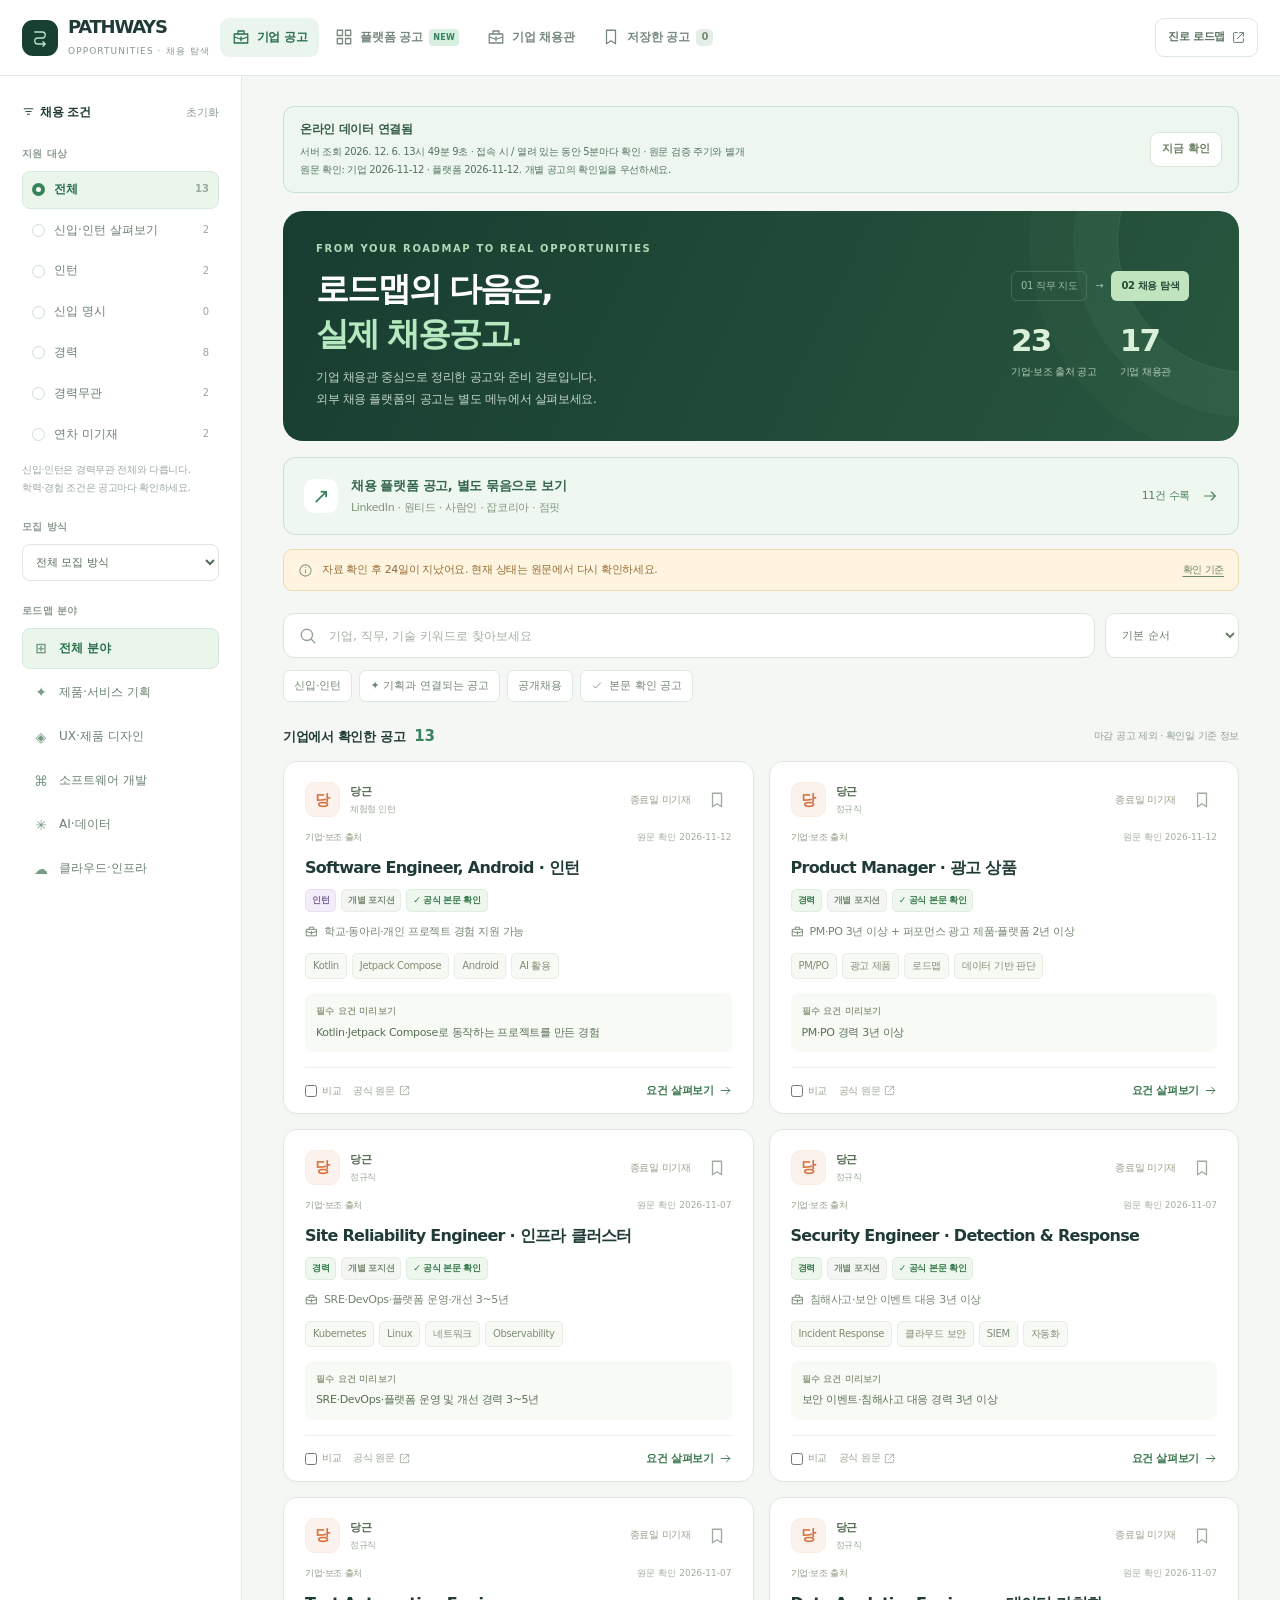
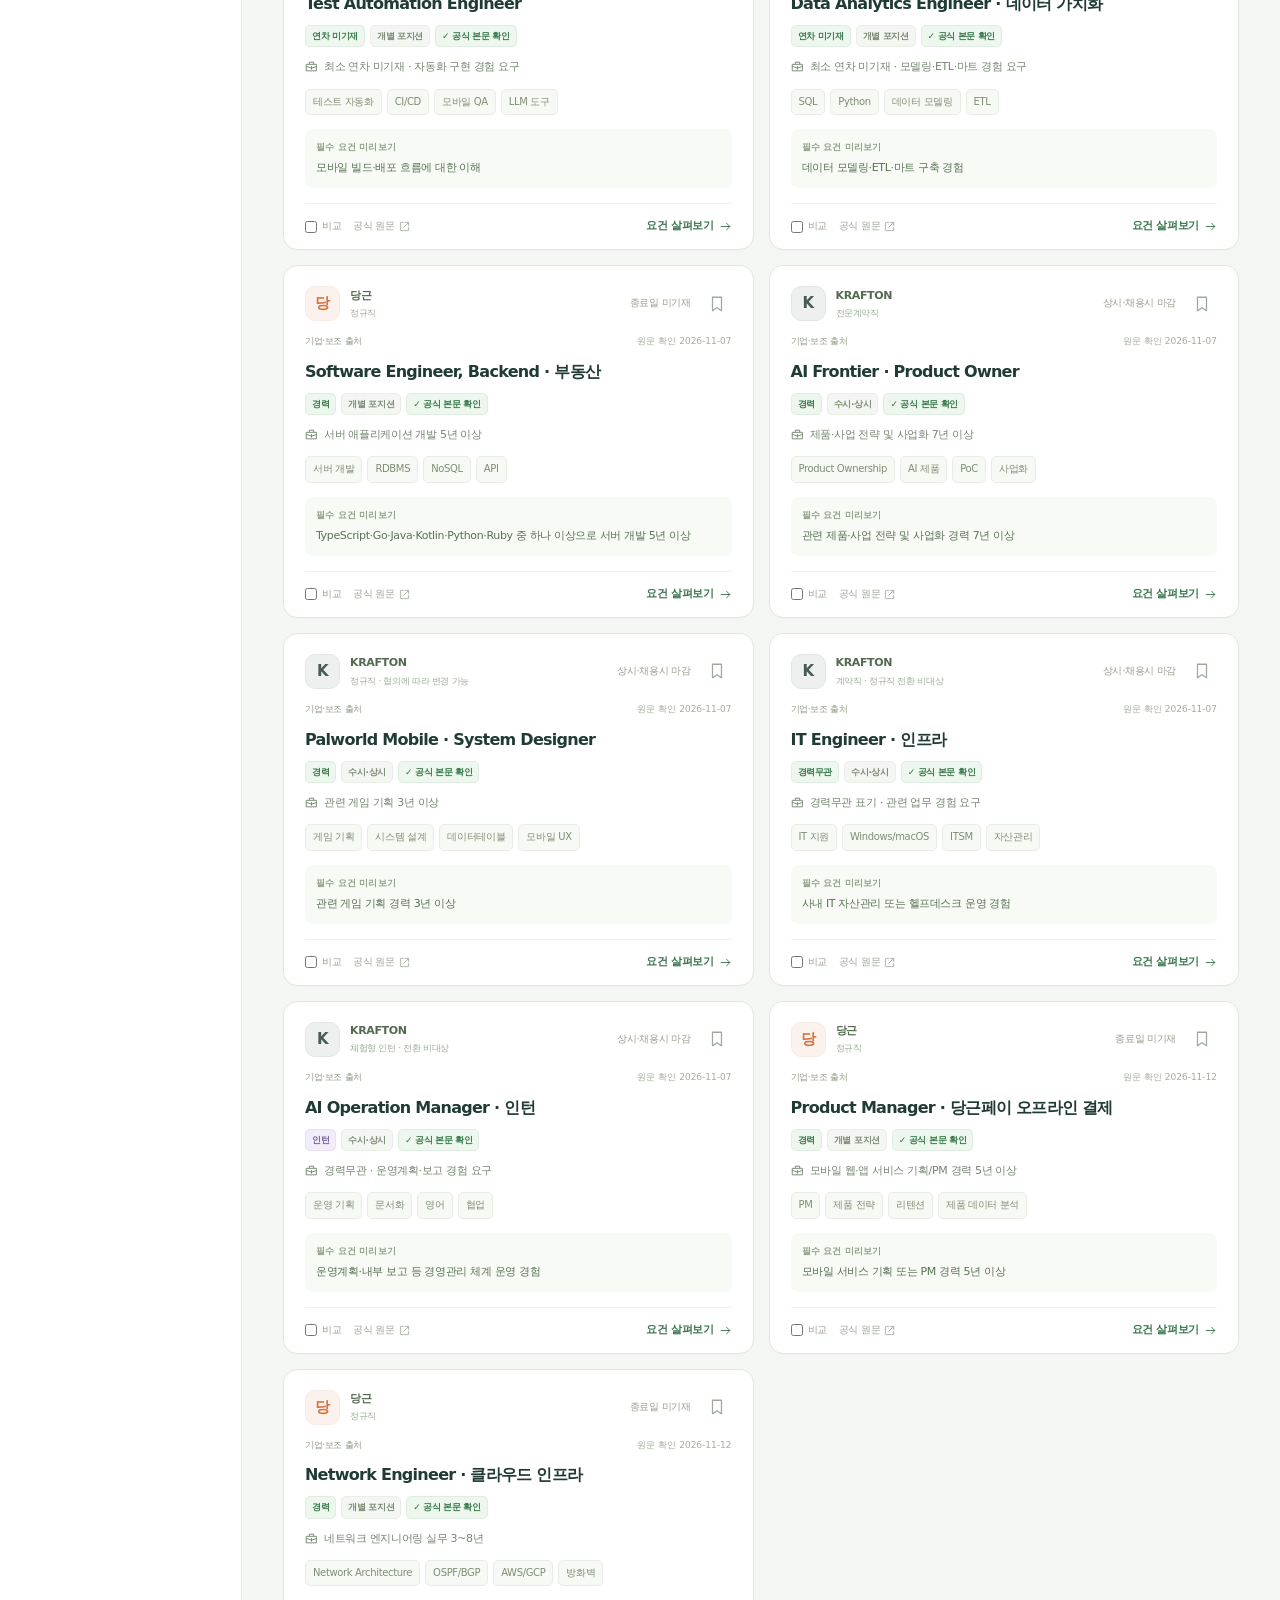
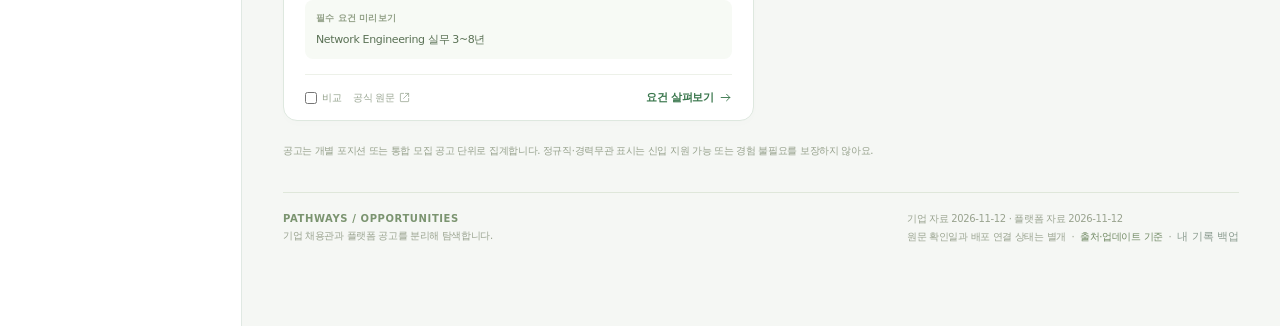
==== commit 4cd5c127: "Update site guidance after verified publication" ====
--- a/docs/index.html
+++ b/docs/index.html
@@ -237,13 +237,13 @@
 function companiesPage(){return `<div class="page-title"><div class="eyebrow">OFFICIAL CAREER DIRECTORIES</div><h1>기업 채용관에서 더 넓게 살펴보세요.</h1><p>현재 수록된 공고가 전부는 아니에요. 관심 분야의 기업 채용관으로 바로 이동해 새로운 모집을 찾아보세요. 이 목록은 채용 중인 포지션 수를 나타내지 않습니다.</p></div>${platformCTA()}<div class="toolbar"><label class="searchbox">${icon('search')}<span class="sr">기업 채용관 검색</span><input id="company-search" type="search" placeholder="기업 이름 또는 분야 검색" value="${esc(state.companyQ)}"></label></div><div class="company-tools"><button class="chip ${state.companyField==='all'?'active':''}" data-action="company-field" data-value="all">전체 기업</button>${DATA.tracks.map(t=>`<button class="chip ${state.companyField===t.id?'active':''}" data-action="company-field" data-value="${t.id}">${esc(t.name)}</button>`).join('')}</div><div id="company-results">${companiesResults()}</div><p class="footnote">분야 분류는 채용관 탐색을 돕기 위한 편집 분류입니다. 해당 기업이 모든 표시 분야를 현재 모집한다는 뜻은 아닙니다.</p>`;}
 function companiesResults(){const list=DATA.companies.filter(c=>!c.platformOnly&&(state.companyField==='all'||c.tracks.includes(state.companyField))&&[c.name,c.description,...c.tracks.map(id=>track(id).name)].join(' ').toLowerCase().includes(state.companyQ.toLowerCase().trim()));return `<div class="results-header"><strong>공식 채용관 <span>${list.length}</span></strong><small>모집 상황은 연결된 채용관에서 확인</small></div><div class="companies-grid">${list.map(c=>{const count=DATA.jobs.filter(j=>j.company===c.id&&!isPlatform(j)&&!j.archived).length;return `<article class="company-card">${mark(c)}<h2>${esc(c.name)}</h2><p>${esc(c.description)}</p><div class="card-skills">${c.tracks.slice(0,3).map(id=>`<span class="skill">${esc(track(id).name)}</span>`).join('')}</div>${external(c.url,`공식 채용관 ${icon('external')}`,'btn outline')}<small>${count?`이 사이트에 공고 ${count}건 수록 · 모집 보장 아님`:'현재 수록한 개별 공고 없음'}</small>${count?`<button class="text-btn" data-action="company-jobs" data-id="${c.id}" style="text-align:left;margin-top:9px">수록된 공고 보기 →</button>`:''}</article>`;}).join('')||'<div class="empty">조건에 맞는 채용관이 없습니다.</div>'}</div>`;}
 function comparePage(){const js=stored.compare.map(job).filter(Boolean);const rows=[['발견 출처',j=>isPlatform(j)?esc(sourcePlatform(j.sourcePlatform).name):'기업·보조 출처'],['지원 대상',j=>esc(j.experience)],['고용형태',j=>esc(j.employment)],['접수·마감',j=>esc(dateLabel(j))+(expired(j)?'<br><span class="badge gray">마감</span>':'')],['확인 수준',j=>`${evidenceBadge(j)}<br><small>${esc(j.verifiedAt)} 확인</small>`],['실제 담당업무',j=>listOrUnknown(j.responsibilities,'상세 미확인')],['필수 요건',j=>listOrUnknown(j.required,'본문 요건 미확인 · 원문 확인 필요')],['우대사항',j=>listOrUnknown(j.preferred,'미확인 · 원문 확인 필요')],['제출 자료',j=>listOrUnknown(j.documents,'지원 페이지 확인')],['근무지·기간',j=>`${esc(j.location)}<br><br>${esc(j.term)}`],['관련 로드맵',j=>j.roles.map(id=>`<p><a href="${routeURL(id)}" target="_blank" rel="noopener">${esc(role(id).name)} ↗</a></p>`).join('')||'세부 직무 확인 후 연결'],['유의사항',j=>esc(j.note)]];return `<div class="page-title"><div class="eyebrow">COMPARE THE ACTUAL REQUIREMENTS</div><h1>직함보다, 실제 요건을 비교해보세요.</h1><p>최대 3개 공고를 나란히 봅니다. 같은 PM, 인턴, 경력무관이라도 맡는 일과 필요한 경험은 달라요.</p><a href="#/jobs" class="btn outline small">${icon('back')}공고 더 살펴보기</a></div>${js.length?`<div class="compare-table-wrap"><table class="compare-table"><thead><tr><th scope="col">비교 항목</th>${js.map(j=>`<th scope="col"><small>${esc(company(j.company).name)}</small><h2>${esc(j.title)}</h2><a href="#/job/${j.id}" class="btn secondary small">공고 상세</a><button class="text-btn remove" data-action="compare" data-id="${j.id}">비교에서 빼기 ×</button></th>`).join('')}</tr></thead><tbody>${rows.map(([label,fn])=>`<tr><th scope="row">${label}</th>${js.map(j=>`<td>${fn(j)}</td>`).join('')}</tr>`).join('')}</tbody></table></div><p class="footnote">모바일에서는 표를 좌우로 움직여 비교할 수 있어요. 비교 내용은 확인일의 요약이며 연결된 원문이 우선입니다.</p>`:'<div class="empty"><h2>비교할 공고를 골라주세요.</h2><p>목록의 비교 체크박스 또는 상세의 「비교에 담기」를 이용하세요.</p><a href="#/jobs" class="btn">공고 고르기</a></div>'}`;}
-function guidePage(){return `<div class="page-title"><div class="eyebrow">SOURCES, TRANSPARENCY & YOUR DATA</div><h1>무엇을 확인했고, 어떻게 저장하나요?</h1><p>정확한 지원 판단을 돕기 위해 원문과 편집 제안, 확인된 정보와 미확인 정보를 구분합니다.</p></div><div class="method-grid">${platformGuide()}<section class="panel"><h2>기업 공고 확인 범위</h2><p><b>${esc(DATA.updatedAt)}</b>에 확인한 국내 컴퓨터공학 연관 공고 표본입니다. 전체 기업·전체 직무를 망라한 채용 데이터베이스가 아닙니다.</p><p>공식 본문 확인 ${DATA.jobs.filter(j=>!isPlatform(j)&&j.verification==='detail'&&!j.archived).length}건 · 일부 정보 확인 ${DATA.jobs.filter(j=>!isPlatform(j)&&j.verification!=='detail').length}건 · 마감 참고 ${DATA.jobs.filter(j=>j.archived).length}건.<br>기업 채용관 ${DATA.companies.filter(c=>!c.platformOnly).length}곳은 현재 채용 중인 기업 수와 다릅니다.</p><p><b>자동 수집·자동 갱신·알림 발송 기능은 없습니다.</b> 고정 마감일 경과는 브라우저 시계로 계산하지만, 조기 마감·연장·공고 삭제는 자동 감지하지 못합니다.</p></section><section class="panel"><h2>3단계 확인 표시</h2><p><span class="badge green">공식 본문 확인</span><br>기업 또는 기업이 사용하는 채용 플랫폼의 본문을 확인해 요약했습니다.</p><p><span class="badge amber">공식 목록만 확인</span><br>제목·경력·접수기간은 공식 목록에서 확인했지만 상세 요건은 검증하지 못했습니다.</p><p><span class="badge amber">대학 공지 · 원문 재확인</span><br>기업 원문의 동적 화면을 읽지 못해 대학 취업 공지의 일부 정보를 사용했습니다.</p></section><section class="panel"><h2>헷갈리기 쉬운 조건</h2><p><b>신입·경력</b>은 지원 대상, <b>공개채용·수시</b>는 모집 방식, <b>정규직·계약직·인턴</b>은 고용형태입니다. 세 항목을 서로 대신 해석하지 않았어요.</p><p>공개채용은 원문·모집 안내에서 명시된 경우만 분류했습니다. 수시·상시는 명시된 경우, 그 외 직무별 공고는 「개별 포지션」으로 구분합니다. 마감일 미기재를 상시채용으로 단정하지 않습니다.</p><p>경력무관이어도 관련 실무·학위 조건이 있을 수 있습니다. 연차 미기재를 신입 채용으로 분류하지 않으며, 전환형 인턴도 전환 보장은 아닙니다.</p></section><section class="panel"><h2>로드맵과의 연결</h2><p>실제 공고의 직무를 기존 <b>12개 분야·64개 직무 지도</b>와 연결했습니다. 연결된 역할은 명칭이 완전히 같은 직무가 아니라 인접 역량을 탐색하기 위한 경우도 있습니다.</p><p>「PATHWAYS 탐색 제안」은 편집자가 제시한 준비 아이디어이며, 기업의 필수 요건과 분리되어 있습니다.</p><p>ZIP을 압축 해제한 뒤 <code>index.html</code> 또는 <code>pathways-jobs.html</code>을 열어주세요. <code>cs-career-roadmap-v2.html</code>은 같은 폴더에 있어야 합니다.</p><a href="cs-career-roadmap-v2.html" target="_blank" rel="noopener" class="btn secondary small">별도 로드맵 열기 ${icon('external')}</a></section><section class="panel"><h2>내 기록 백업·복원</h2><p>북마크, 비교 대상, 체크, 메모, 지원 상태는 이 브라우저의 로컬 저장소에만 보관합니다. 서버 전송·기업 제출·계정 동기화는 하지 않습니다. 파일 위치나 브라우저 변경 시 기록이 분리될 수 있으니 백업해주세요.</p><div class="settings-actions"><button class="btn secondary small" data-action="export">${icon('download')}기록 JSON 백업</button><button class="btn outline small" data-action="import-records">기록 복원</button><button class="btn outline small" data-action="reset-records">기록 지우기</button></div><p class="rail-note">복원은 같은 공고 ID에 대해 기존 기록을 교체합니다. 먼저 백업한 뒤 진행하세요.</p></section><section class="panel"><h2>공고 데이터 관리</h2><p>공고 데이터는 내 학습 기록과 별도로 관리합니다. 현재 데이터 JSON을 내려받아 공식 원문을 다시 확인한 내용으로 수정하고 불러올 수 있습니다. 확인하지 않은 요건을 채워 넣거나 확인일만 바꾸지 마세요.</p><div class="settings-actions"><button class="btn secondary small" data-action="export-data">공고 데이터 받기</button><button class="btn outline small" data-action="import-data">수정 데이터 불러오기</button></div><p class="rail-note">수동으로 불러오면 이 탭의 온라인 동기화는 새로고침 전까지 중지됩니다. 불러온 데이터는 열린 페이지에만 적용됩니다. 새로고침 후에도 반영하려면 「갱신 HTML 저장」으로 파일을 저장하거나 ZIP의 재생성 도구를 사용하세요.</p><div class="settings-actions"><button class="btn outline small" data-action="export-html">갱신 HTML 저장</button></div></section><section class="panel full-span"><h2>업데이트·배포 메모</h2><div class="instructions">공식 공고 링크·기간·필수·우대·고용형태·확인일을 함께 갱신하세요. 이 연결판은 배포 후 같은 서버의 jobs-data.json을 읽습니다. 기존 예약 작업이 공개 원문을 검증해 저장소 데이터를 수정하면 GitHub Pages가 이를 게시합니다. 최초 저장소 생성·Pages 설정·연결 앱 접근 허용이 필요합니다. 페이지를 새로고침한다고 외부 채용 사이트를 수집하는 것은 아닙니다.<br><br>모집기간이 명확한 공고의 D-day는 한국시간 날짜를 기준으로 표시합니다. 마감시각이 불명확한 날짜 전용 공고는 날짜가 지난 뒤에만 마감 처리하며, 당일 정확한 접수 가능 여부는 원문 확인이 필요합니다. 확인일로부터 7일이 지나면 재확인 안내를 강조합니다.<br><br>기업 로고를 가져오지 않고 이름의 문자 표식만 사용했습니다. 기업과의 제휴 또는 채용 대행 서비스가 아닙니다.</div></section></div>`;}
+function guidePage(){return `<div class="page-title"><div class="eyebrow">SOURCES, TRANSPARENCY & YOUR DATA</div><h1>무엇을 확인했고, 어떻게 저장하나요?</h1><p>정확한 지원 판단을 돕기 위해 원문과 편집 제안, 확인된 정보와 미확인 정보를 구분합니다.</p></div><div class="method-grid">${platformGuide()}<section class="panel"><h2>기업 공고 확인 범위</h2><p><b>${esc(DATA.updatedAt)}</b>에 확인한 국내 컴퓨터공학 연관 공고 표본입니다. 전체 기업·전체 직무를 망라한 채용 데이터베이스가 아닙니다.</p><p>공식 본문 확인 ${DATA.jobs.filter(j=>!isPlatform(j)&&j.verification==='detail'&&!j.archived).length}건 · 일부 정보 확인 ${DATA.jobs.filter(j=>!isPlatform(j)&&j.verification!=='detail').length}건 · 마감 참고 ${DATA.jobs.filter(j=>j.archived).length}건.<br>기업 채용관 ${DATA.companies.filter(c=>!c.platformOnly).length}곳은 현재 채용 중인 기업 수와 다릅니다.</p><p><b>자동 수집·자동 갱신·알림 발송 기능은 없습니다.</b> 고정 마감일 경과는 브라우저 시계로 계산하지만, 조기 마감·연장·공고 삭제는 자동 감지하지 못합니다.</p></section><section class="panel"><h2>3단계 확인 표시</h2><p><span class="badge green">공식 본문 확인</span><br>기업 또는 기업이 사용하는 채용 플랫폼의 본문을 확인해 요약했습니다.</p><p><span class="badge amber">공식 목록만 확인</span><br>제목·경력·접수기간은 공식 목록에서 확인했지만 상세 요건은 검증하지 못했습니다.</p><p><span class="badge amber">대학 공지 · 원문 재확인</span><br>기업 원문의 동적 화면을 읽지 못해 대학 취업 공지의 일부 정보를 사용했습니다.</p></section><section class="panel"><h2>헷갈리기 쉬운 조건</h2><p><b>신입·경력</b>은 지원 대상, <b>공개채용·수시</b>는 모집 방식, <b>정규직·계약직·인턴</b>은 고용형태입니다. 세 항목을 서로 대신 해석하지 않았어요.</p><p>공개채용은 원문·모집 안내에서 명시된 경우만 분류했습니다. 수시·상시는 명시된 경우, 그 외 직무별 공고는 「개별 포지션」으로 구분합니다. 마감일 미기재를 상시채용으로 단정하지 않습니다.</p><p>경력무관이어도 관련 실무·학위 조건이 있을 수 있습니다. 연차 미기재를 신입 채용으로 분류하지 않으며, 전환형 인턴도 전환 보장은 아닙니다.</p></section><section class="panel"><h2>로드맵과의 연결</h2><p>실제 공고의 직무를 기존 <b>12개 분야·64개 직무 지도</b>와 연결했습니다. 연결된 역할은 명칭이 완전히 같은 직무가 아니라 인접 역량을 탐색하기 위한 경우도 있습니다.</p><p>「PATHWAYS 탐색 제안」은 편집자가 제시한 준비 아이디어이며, 기업의 필수 요건과 분리되어 있습니다.</p><p>ZIP을 압축 해제한 뒤 <code>index.html</code> 또는 <code>pathways-jobs.html</code>을 열어주세요. <code>cs-career-roadmap-v2.html</code>은 같은 폴더에 있어야 합니다.</p><a href="cs-career-roadmap-v2.html" target="_blank" rel="noopener" class="btn secondary small">별도 로드맵 열기 ${icon('external')}</a></section><section class="panel"><h2>내 기록 백업·복원</h2><p>북마크, 비교 대상, 체크, 메모, 지원 상태는 이 브라우저의 로컬 저장소에만 보관합니다. 서버 전송·기업 제출·계정 동기화는 하지 않습니다. 파일 위치나 브라우저 변경 시 기록이 분리될 수 있으니 백업해주세요.</p><div class="settings-actions"><button class="btn secondary small" data-action="export">${icon('download')}기록 JSON 백업</button><button class="btn outline small" data-action="import-records">기록 복원</button><button class="btn outline small" data-action="reset-records">기록 지우기</button></div><p class="rail-note">복원은 같은 공고 ID에 대해 기존 기록을 교체합니다. 먼저 백업한 뒤 진행하세요.</p></section><section class="panel"><h2>공고 데이터 관리</h2><p>공고 데이터는 내 학습 기록과 별도로 관리합니다. 현재 데이터 JSON을 내려받아 공식 원문을 다시 확인한 내용으로 수정하고 불러올 수 있습니다. 확인하지 않은 요건을 채워 넣거나 확인일만 바꾸지 마세요.</p><div class="settings-actions"><button class="btn secondary small" data-action="export-data">공고 데이터 받기</button><button class="btn outline small" data-action="import-data">수정 데이터 불러오기</button></div><p class="rail-note">수동으로 불러오면 이 탭의 온라인 동기화는 새로고침 전까지 중지됩니다. 불러온 데이터는 열린 페이지에만 적용됩니다. 새로고침 후에도 반영하려면 「갱신 HTML 저장」으로 파일을 저장하거나 ZIP의 재생성 도구를 사용하세요.</p><div class="settings-actions"><button class="btn outline small" data-action="export-html">갱신 HTML 저장</button></div></section><section class="panel full-span"><h2>업데이트·배포 메모</h2><div class="instructions">공식 공고 링크·기간·필수·우대·고용형태·확인일을 함께 갱신하세요. 이 연결판은 배포 후 같은 서버의 jobs-data.json을 읽습니다. 기존 예약 작업이 공개 원문을 검증해 저장소 데이터를 수정하면 GitHub Pages가 이를 게시합니다. GitHub Pages 게시와 연결 앱의 파일 수정 경로를 2026-11-12에 확인했습니다. 예약의 각 실행 결과는 별도로 확인합니다. 페이지를 새로고침한다고 외부 채용 사이트를 수집하는 것은 아닙니다.<br><br>모집기간이 명확한 공고의 D-day는 한국시간 날짜를 기준으로 표시합니다. 마감시각이 불명확한 날짜 전용 공고는 날짜가 지난 뒤에만 마감 처리하며, 당일 정확한 접수 가능 여부는 원문 확인이 필요합니다. 확인일로부터 7일이 지나면 재확인 안내를 강조합니다.<br><br>기업 로고를 가져오지 않고 이름의 문자 표식만 사용했습니다. 기업과의 제휴 또는 채용 대행 서비스가 아닙니다.</div></section></div>`;}
 
 function platformCounts(id){return DATA.jobs.filter(j=>isPlatform(j)&&(id==='all'||j.sourcePlatform===id)&&!expired(j)).length;}
 function platformTabs(){return `<div class="platform-tabs" role="group" aria-label="출처 플랫폼 선택"><button class="platform-tab ${state.platform==='all'?'active':''}" data-action="platform-select" data-value="all" aria-pressed="${state.platform==='all'}">모든 플랫폼 <b>${platformCounts('all')}</b></button>${DATA.platforms.map(p=>`<button class="platform-tab ${state.platform===p.id?'active':''}" data-action="platform-select" data-value="${p.id}" aria-pressed="${state.platform===p.id}"><span class="source-dot" style="--platform:${p.color}">${esc(p.mark)}</span>${esc(p.name)}<b>${platformCounts(p.id)}</b></button>`).join('')}</div>`;}
 function platformDirectory(){const list=state.platform==='all'?DATA.platforms:DATA.platforms.filter(p=>p.id===state.platform);return `<section class="platform-directory"><div class="directory-heading"><div><span class="eyebrow">KEEP EXPLORING</span><h2>플랫폼 원문에서 더 찾아보기</h2><p>아래 링크는 이 사이트의 수록 목록이 아닌, 각 플랫폼의 공고 목록을 엽니다.</p></div><span class="directory-out">새 탭에서 열림 ${icon('external')}</span></div><div class="platform-links">${list.map(p=>external(p.listing,`<span class="source-dot" style="--platform:${p.color}">${esc(p.mark)}</span><span><strong>${esc(p.name)}</strong><small>플랫폼 공고 목록</small></span>${icon('external')}`,'platform-directory-link')).join('')}</div><p class="rail-note">외부 페이지는 로그인·접근 제한이 있을 수 있습니다. 이 페이지는 자동 수집 또는 계정 연동 기능을 제공하지 않습니다.</p></section>`;}
 function platformsPage(){const n=DATA.jobs.filter(isPlatform).length;return `<section class="hero platform-hero"><div><div class="eyebrow">ONE COLLECTION · FIVE SOURCES</div><h1>흩어진 채용공고,<br><span>한곳에서 이어보기.</span></h1><p>LinkedIn · 원티드 · 사람인 · 잡코리아 · 점핏<br>기업 채용관과 분리한 플랫폼 공고 모음입니다.</p></div><div class="hero-right"><div class="journey"><span class="pill">외부 플랫폼</span>→<span class="pill current">하나의 공고 묶음</span></div><div class="hero-metrics"><div><strong>${String(DATA.platforms.length).padStart(2,'0')}</strong><small>연결한 플랫폼</small></div><div><strong>${String(n).padStart(2,'0')}</strong><small>직접 확인한 공고</small></div></div></div></section>${statusNotice()}<div class="source-section-heading"><div><span class="eyebrow">SELECT A SOURCE</span><h2>출처별로 골라보세요.</h2></div><span>표시 숫자: 마감일이 지나지 않은 수록 공고</span></div>${platformTabs()}${searchTools()}<div class="platform-scope-note">${icon('info')}<span>검색·필터는 <b>수록 공고 ${n}건</b>에만 적용됩니다. 플랫폼 전체를 실시간 검색하는 기능이 아닙니다.</span></div><div id="job-results" aria-live="polite">${resultsMarkup()}</div>${platformDirectory()}`;}
-function platformGuide(){return `<section class="panel full-span platform-guide"><div class="section-no">NEW / PLATFORM COLLECTION</div><h2>기업 채용관과 분리한 5개 플랫폼 공고</h2><p><b>${esc(DATA.platformUpdatedAt)}</b>에 확인한 LinkedIn·원티드·사람인·잡코리아·점핏의 공개 공고 ${DATA.jobs.filter(isPlatform).length}건을 별도 묶음으로 수록했습니다. 기업 공고 자료의 확인일(${esc(DATA.updatedAt)})은 변경하지 않았습니다.</p><p><span class="badge green">플랫폼 본문 확인</span> 업무·자격요건의 공개 본문을 확인한 ${DATA.jobs.filter(j=>isPlatform(j)&&j.verification==='detail').length}건. <span class="badge amber">플랫폼 일부 항목 확인</span> 조건·기간 등 일부 정보만 확인한 ${DATA.jobs.filter(j=>isPlatform(j)&&j.verification!=='detail').length}건. 확인하지 않은 기술 요건을 추가하지 않았습니다.</p><p>출처별 공고를 나눠 살펴보고, 저장한 공고와 비교 화면에서는 기업·플랫폼 출처를 함께 볼 수 있습니다. 플랫폼에 표시된 「풀타임」「신입」 같은 분류만으로 계약 형태나 실제 지원 가능 여부를 단정하지 않습니다.</p><p><b>예약 작업은 3일 주기이며, 최초 배포 연결이 필요합니다.</b> 브라우저의 데이터 확인은 공고 원문 수집과 다른 작업입니다. 외부 플랫폼의 공고 원문 링크와 공고 목록 링크를 구분했습니다. 전체 공고 복제·대량 수집·비공개 영역 접근·API 연동은 하지 않습니다. 중복 자동 병합 기능도 없습니다. 공식 채용관에 플랫폼 공고를 중복 집계하지 않았습니다.</p><a href="#/platforms" class="btn secondary small">플랫폼 공고 묶음 보기 ${icon('arrow')}</a></section>`;}
+function platformGuide(){return `<section class="panel full-span platform-guide"><div class="section-no">NEW / PLATFORM COLLECTION</div><h2>기업 채용관과 분리한 5개 플랫폼 공고</h2><p><b>${esc(DATA.platformUpdatedAt)}</b>에 확인한 LinkedIn·원티드·사람인·잡코리아·점핏의 공개 공고 ${DATA.jobs.filter(isPlatform).length}건을 별도 묶음으로 수록했습니다. 기업 공고 자료의 확인일(${esc(DATA.updatedAt)})은 변경하지 않았습니다.</p><p><span class="badge green">플랫폼 본문 확인</span> 업무·자격요건의 공개 본문을 확인한 ${DATA.jobs.filter(j=>isPlatform(j)&&j.verification==='detail').length}건. <span class="badge amber">플랫폼 일부 항목 확인</span> 조건·기간 등 일부 정보만 확인한 ${DATA.jobs.filter(j=>isPlatform(j)&&j.verification!=='detail').length}건. 확인하지 않은 기술 요건을 추가하지 않았습니다.</p><p>출처별 공고를 나눠 살펴보고, 저장한 공고와 비교 화면에서는 기업·플랫폼 출처를 함께 볼 수 있습니다. 플랫폼에 표시된 「풀타임」「신입」 같은 분류만으로 계약 형태나 실제 지원 가능 여부를 단정하지 않습니다.</p><p><b>공개 사이트가 연결되었으며, 공고 확인 예약은 3일 주기입니다.</b> 브라우저의 데이터 확인은 공고 원문 수집과 다른 작업입니다. 외부 플랫폼의 공고 원문 링크와 공고 목록 링크를 구분했습니다. 전체 공고 복제·대량 수집·비공개 영역 접근·API 연동은 하지 않습니다. 중복 자동 병합 기능도 없습니다. 공식 채용관에 플랫폼 공고를 중복 집계하지 않았습니다.</p><a href="#/platforms" class="btn secondary small">플랫폼 공고 묶음 보기 ${icon('arrow')}</a></section>`;}
 
 function render(){let html;if(state.view==='job')html=detailPage(job(state.detail));else if(state.view==='platforms')html=platformsPage();else if(state.view==='companies')html=companiesPage();else if(state.view==='compare')html=comparePage();else if(state.view==='guide')html=guidePage();else html=jobsPage();app.innerHTML=header()+`<div class="shell">${sidebar()}<main class="workspace" id="main">${!storageOK?'<div class="storage-warning">이 브라우저의 저장소 접근이 제한되어 있습니다. 기록을 JSON으로 백업해주세요.</div>':''}${liveBanner()}${html}${footer()}</main></div>`;refreshDock();document.title=state.view==='job'?job(state.detail).title+' | PATHWAYS 채용':'PATHWAYS — 실제 채용과 연결되는 진로 탐색';app.querySelector('.skip').textContent='본문으로 이동';}
 function resetFilters(){Object.assign(state,{platform:'all',q:'',level:'all',method:'all',field:'all',company:'all',fullOnly:false,includeClosed:false,sort:'curated'});}
